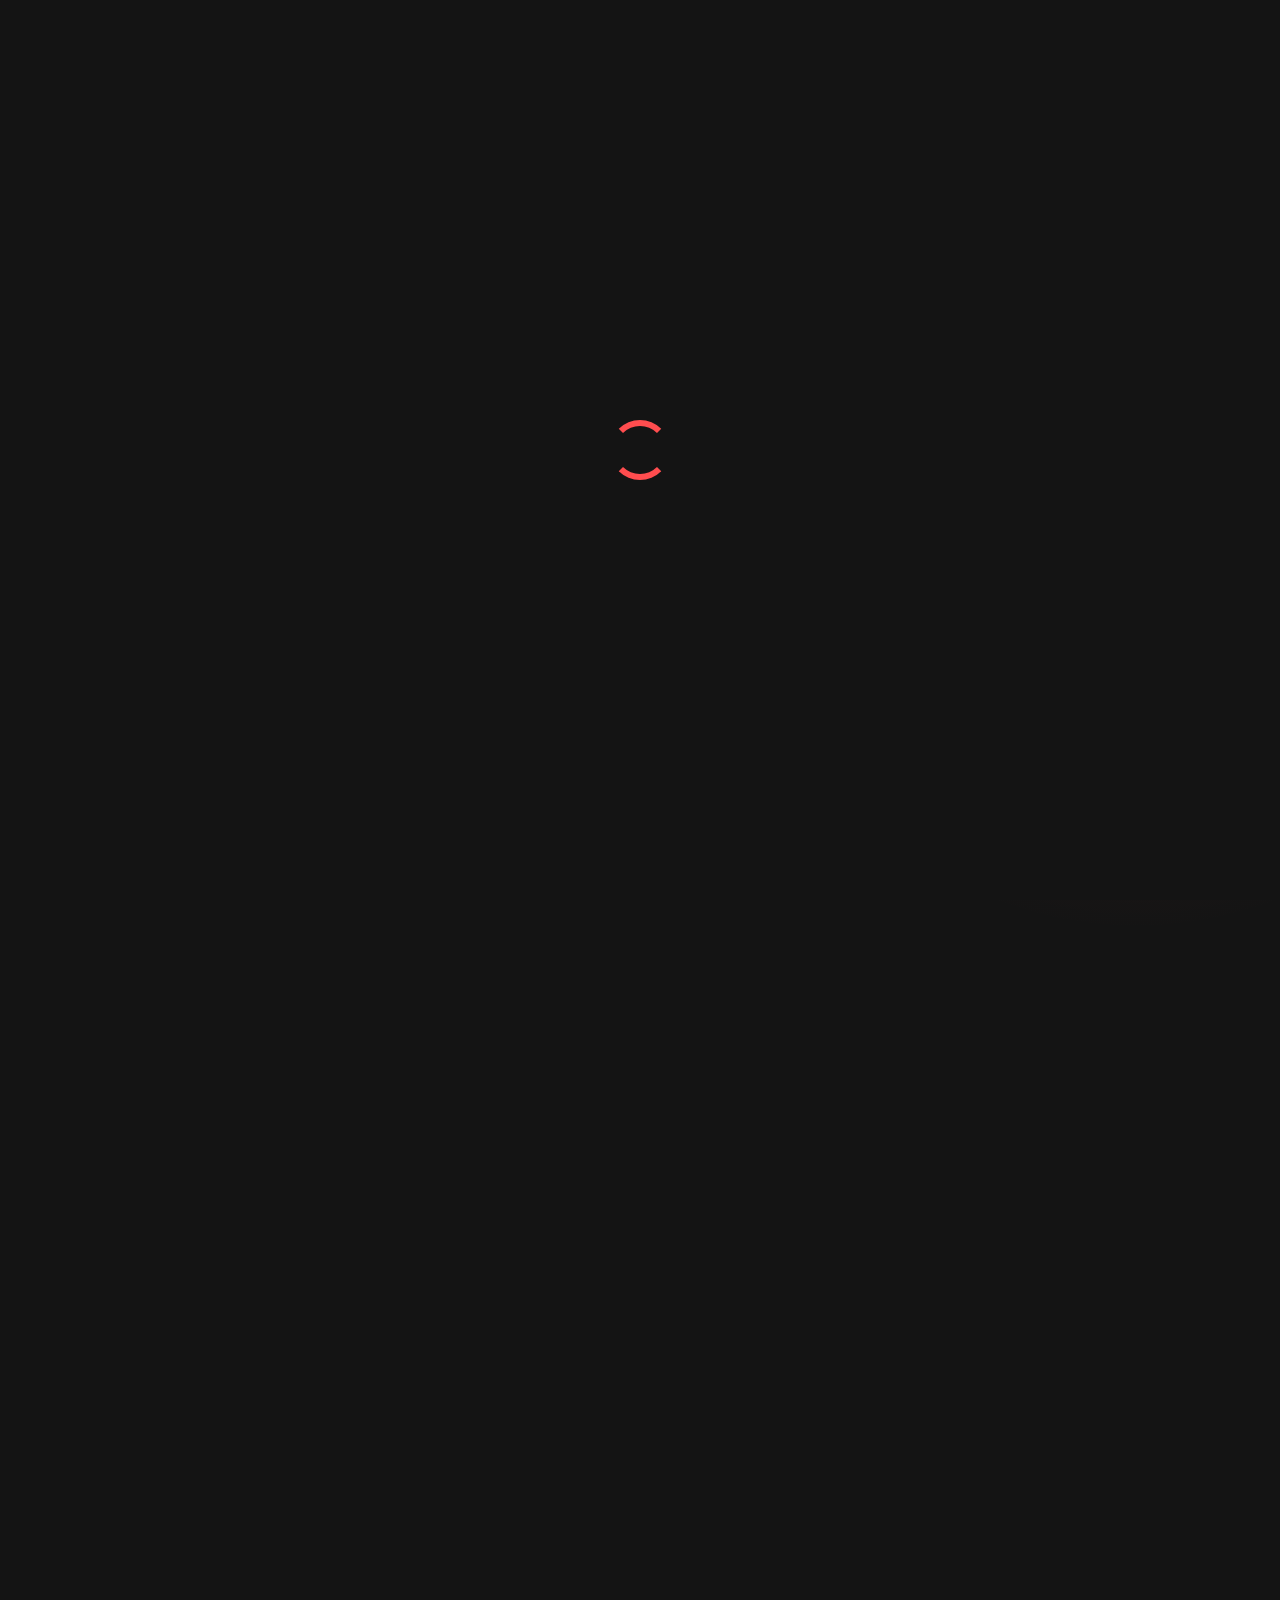
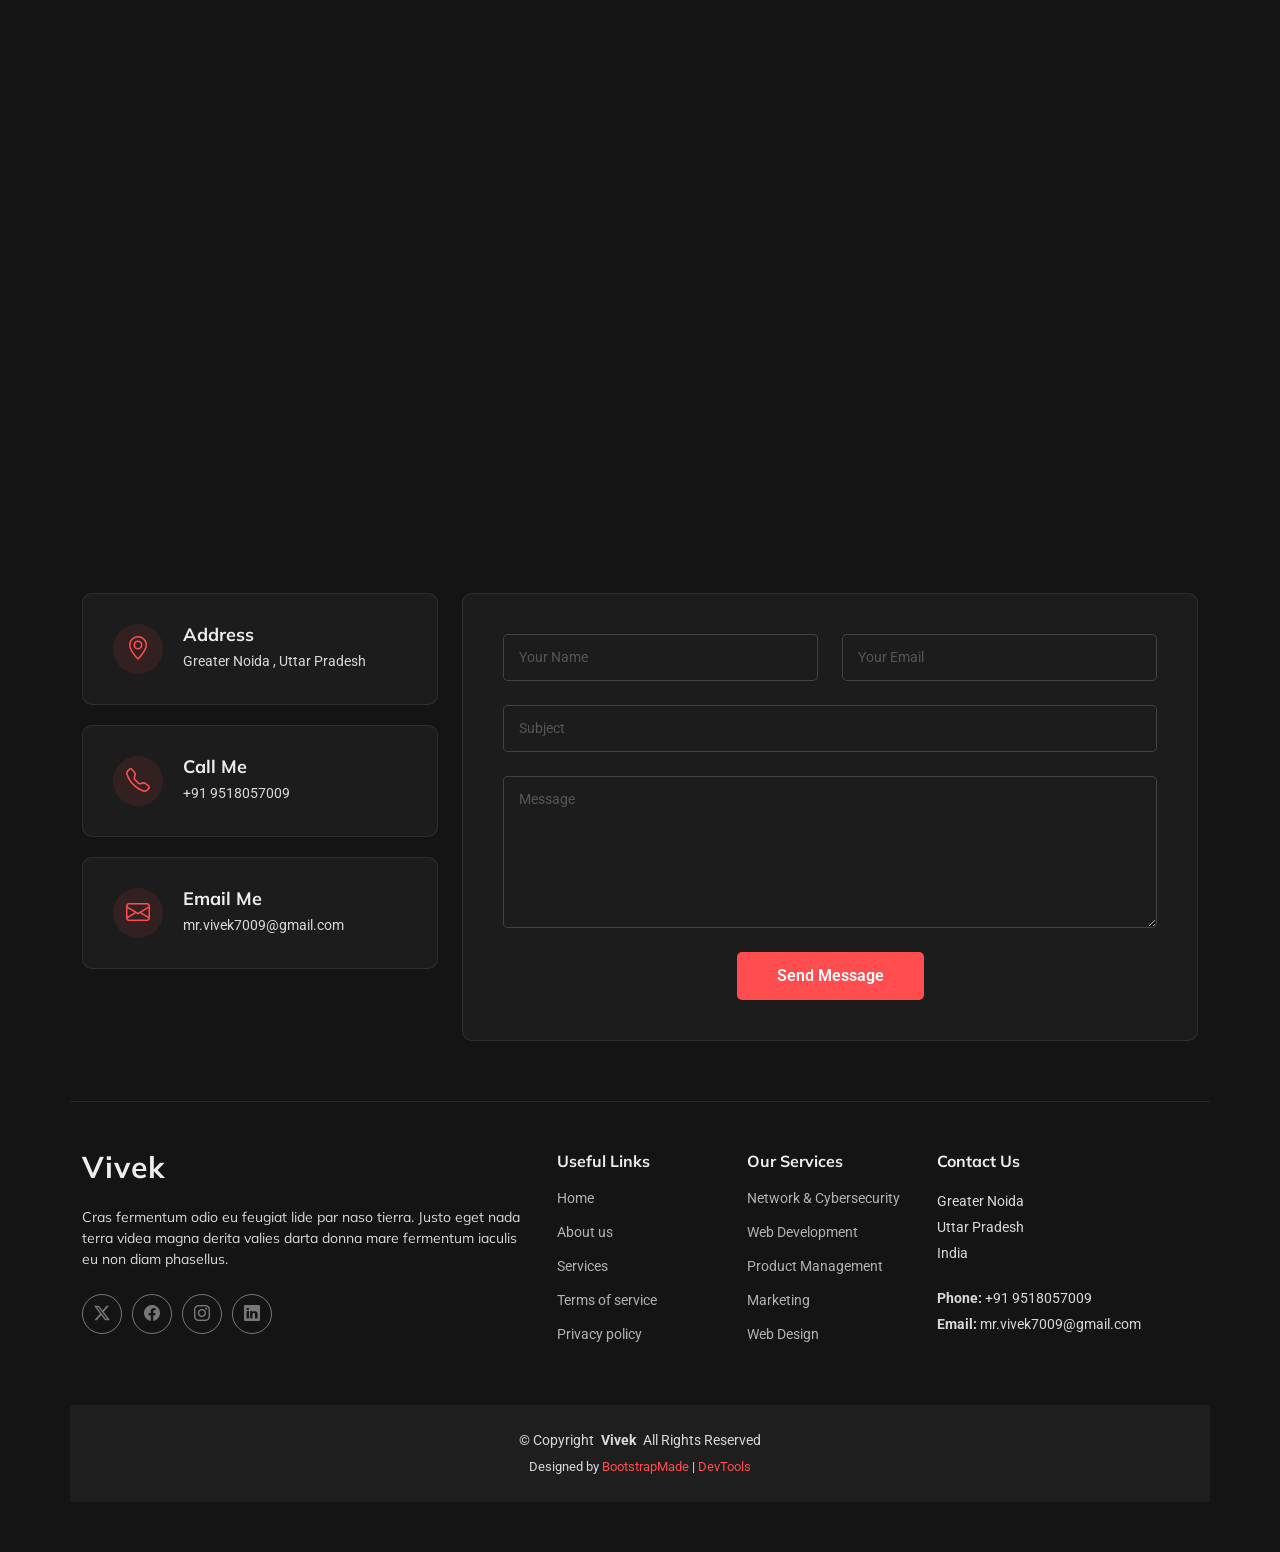
==== index.html @ f8a64637 "Add personal portfolio website" ====
<!DOCTYPE html>
<html lang="en">

<head>
  <meta charset="utf-8">
  <meta content="width=device-width, initial-scale=1.0" name="viewport">
  <title>Index - Craftivo Bootstrap Template</title>
  <meta name="description" content="">
  <meta name="keywords" content="">

  <!-- Favicons -->
  <link href="assets/img/favicon.png" rel="icon">
  <link href="assets/img/apple-touch-icon.png" rel="apple-touch-icon">

  <!-- Fonts -->
  <link href="https://fonts.googleapis.com" rel="preconnect">
  <link href="https://fonts.gstatic.com" rel="preconnect" crossorigin>
  <link href="https://fonts.googleapis.com/css2?family=Roboto:ital,wght@0,100;0,300;0,400;0,500;0,700;0,900;1,100;1,300;1,400;1,500;1,700;1,900&family=Raleway:ital,wght@0,100;0,200;0,300;0,400;0,500;0,600;0,700;0,800;0,900;1,100;1,200;1,300;1,400;1,500;1,600;1,700;1,800;1,900&family=Mulish:ital,wght@0,200;0,300;0,400;0,500;0,600;0,700;0,800;0,900;1,200;1,300;1,400;1,500;1,600;1,700;1,800;1,900&display=swap" rel="stylesheet">

  <!-- Vendor CSS Files -->
  <link href="assets/vendor/bootstrap/css/bootstrap.min.css" rel="stylesheet">
  <link href="assets/vendor/bootstrap-icons/bootstrap-icons.css" rel="stylesheet">
  <link href="assets/vendor/aos/aos.css" rel="stylesheet">
  <link href="assets/vendor/glightbox/css/glightbox.min.css" rel="stylesheet">
  <link href="assets/vendor/swiper/swiper-bundle.min.css" rel="stylesheet">

  <!-- Main CSS File -->
  <link href="assets/css/main.css" rel="stylesheet">

  <!-- =======================================================
  * Template Name: Craftivo
  * Template URL: https://bootstrapmade.com/craftivo-bootstrap-portfolio-template/
  * Updated: Oct 04 2025 with Bootstrap v5.3.8
  * Author: BootstrapMade.com
  * License: https://bootstrapmade.com/license/
  ======================================================== -->
</head>

<body class="index-page">

  <header id="header" class="header d-flex align-items-center fixed-top">
    <div class="container-fluid container-xl position-relative d-flex align-items-center">

      <a href="index.html" class="logo d-flex align-items-center me-auto">
        <!-- Set Logo On Heading Name -->
<!--         <img src="assets/img/logo.webp" alt="">-->
        <h1 class="sitename">MR Vivek</h1>
      </a>

      <nav id="navmenu" class="navmenu">
        <ul>
          <li><a href="#hero" class="active">Home</a></li>
          <li><a href="#about">About</a></li>
          <li><a href="#resume">Resume</a></li>
          <li><a href="#services">Services</a></li>
          <li><a href="#portfolio">Portfolio</a></li>
          <li class="dropdown"><a href="#"><span>Dropdown</span> <i class="bi bi-chevron-down toggle-dropdown"></i></a>
            <ul>
              <li><a href="#">Dropdown 1</a></li>
              <li class="dropdown"><a href="#"><span>Deep Dropdown</span> <i class="bi bi-chevron-down toggle-dropdown"></i></a>
                <ul>
                  <li><a href="#">Deep Dropdown 1</a></li>
                  <li><a href="#">Deep Dropdown 2</a></li>
                  <li><a href="#">Deep Dropdown 3</a></li>
                  <li><a href="#">Deep Dropdown 4</a></li>
                  <li><a href="#">Deep Dropdown 5</a></li>
                </ul>
              </li>
              <li><a href="#">Dropdown 2</a></li>
              <li><a href="#">Dropdown 3</a></li>
              <li><a href="#">Dropdown 4</a></li>
            </ul>
          </li>
          <li><a href="#contact">Contact</a></li>
        </ul>
        <i class="mobile-nav-toggle d-xl-none bi bi-list"></i>
      </nav>

      <a class="btn-getstarted" href="#about">Get Started</a>

    </div>
  </header>

  <main class="main">

    <!-- Hero Section -->
    <section id="hero" class="hero section dark-background">

      <img src="assets/img/profile/profile-bg-5.webp" alt="" data-aos="fade-in">

      <div class="container" data-aos="fade-up" data-aos-delay="100">
        <div class="row justify-content-center">
          <div class="col-lg-8 text-center">
            <h2>Hi, I'm Vivek</h2>
            <p>I'm a <span class="typed" data-typed-items="B.Tech Computer Networks and Cybersecurity Studen ,Network Analyzer,Full Stack Developer,Web Developer, Python Developer, Django Developer , E.commers Expert"></span><span class="typed-cursor" aria-hidden="true"></span></p>
            <div class="social-links">
              <a href="https://github.com/max-ashwin09" target="_blank"><i class="bi bi-github"></i></a>
<!--              <a href="#"><i class="bi bi-facebook"></i></a>-->
<!--              <a href="#"><i class="bi bi-instagram"></i></a>-->
              <a href="https://www.linkedin.com/in/vivekknnujiya009" target="_blank"><i class="bi bi-linkedin"></i></a>
            </div>
          </div>
        </div>
      </div>

    </section><!-- /Hero Section -->

    <!-- About Section -->
    <section id="about" class="about section">

      <!-- Section Title -->
      <div class="container section-title" data-aos="fade-up">
        <span class="subtitle">About Me</span>
        <h2>About Me</h2>
        <p>I’m a B.Tech CSE student specializing in Computer Networks and Cybersecurity. I’m passionate about cybersecurity and networking, and I’m dedicated to learning and building my skills in these fields.</p>
      </div><!-- End Section Title -->

      <div class="container" data-aos="fade-up" data-aos-delay="100">

        <div class="row gy-5">
          <div class="col-lg-4" data-aos="zoom-in" data-aos-delay="150">
            <div class="profile-card">
              <div class="profile-header">
                <div class="profile-avatar">
                  <img src="assets/img/profile/profile-square-3.webp" class="img-fluid" alt="">
                  <div class="status-indicator"></div>
                </div>
                <h3>Vivek</h3>
                <span class="role">B.Tec Computer Networks and Cybersecurity Student</span>
                <div class="rating">
                  <i class="bi bi-star-fill"></i>
                  <i class="bi bi-star-fill"></i>
                  <i class="bi bi-star-fill"></i>
                  <i class="bi bi-star-fill"></i>
                  <i class="bi bi-star-half"></i>
                  <span>4.8</span>
                </div>
              </div>

              <div class="profile-stats">
                <div class="stat-item">
                  <h4>12+</h4>
                  <p>Projects</p>
                </div>
                <div class="stat-item">
                  <h4>Fresher</h4>
                  <p></p>
                </div>
<!--                <div class="stat-item">-->
<!--                  <h4>42</h4>-->
<!--                  <p>Awards</p>-->
<!--                </div>-->
              </div>

              <div class="profile-actions">
                <a href="assets/img/vivek(cv).pdf" class="btn-primary" target="_blank" ><i class="bi bi-download"></i> Download CV</a>
                <a href="#" class="btn-secondary"><i class="bi bi-envelope"></i> Contact</a>
              </div>

              <div class="social-connect">
                <a href="#"><i class="bi bi-linkedin"></i></a>
                <a href="#"><i class="bi bi-github"></i></a>
                <a href="#"><i class="bi bi-twitter"></i></a>
                <a href="#"><i class="bi bi-instagram"></i></a>
              </div>
            </div>
          </div>

          <div class="col-lg-8" data-aos="fade-left" data-aos-delay="200">
            <div class="content-wrapper">
              <div class="bio-section">
                <div class="section-tag">About Me</div>
                <h2>Passionate About Cybersecurity</h2>

<p>
  I’m a B.Tech CSE student specializing in Computer Networks and Cybersecurity.
  I enjoy learning about network security and exploring new technologies.
</p>

<p>
  As a fresher, I’m focused on improving my skills through practical projects
  and continuous learning.
</p>
              </div>

              <div class="details-grid">
                <div class="detail-item" data-aos="fade-up" data-aos-delay="250">
                  <i class="bi bi-briefcase"></i>
                  <div class="detail-content">
                    <span>Experience</span>
                    <strong>Fresher</strong>
                  </div>
                </div>

                <div class="detail-item" data-aos="fade-up" data-aos-delay="300">
                  <i class="bi bi-mortarboard"></i>
                  <div class="detail-content">
                    <span>Degree</span>
                    <strong>Pursuing B.Tech CSE in Computer Network & Cyber Security  </strong>
                  </div>
                </div>

                <div class="detail-item" data-aos="fade-up" data-aos-delay="350">
                  <i class="bi bi-geo-alt"></i>
                  <div class="detail-content">
                    <span>Based In</span>
                    <strong>Greater Noida, UP</strong>
                  </div>
                </div>

                <div class="detail-item" data-aos="fade-up" data-aos-delay="100">
                  <i class="bi bi-envelope"></i>
                  <div class="detail-content">
                    <span>Email</span>
                    <strong >mr.vivek7009@gmail.com</strong>
                  </div>
                </div>

                <div class="detail-item" data-aos="fade-up" data-aos-delay="150">
                  <i class="bi bi-phone"></i>
                  <div class="detail-content">
                    <span>Phone</span>
                    <strong>+91 9518057009</strong>
                  </div>
                </div>

                <div class="detail-item" data-aos="fade-up" data-aos-delay="200">
                  <i class="bi bi-calendar-check"></i>
                  <div class="detail-content">
                    <span>Availability</span>
                    <strong>Open to Work</strong>
                  </div>
                </div>
              </div>

              <div class="skills-showcase" data-aos="fade-up" data-aos-delay="250">
                <div class="section-tag">Core Skills</div>
                <h3>Technical Proficiency</h3>

                <div class="skills-list skills-animation">
                  <div class="skill-item">
                    <div class="skill-info">
                      <span class="skill-name">Networking</span>
                      <span class="skill-percent">80%</span>
                    </div>
                    <div class="progress">
                      <div class="progress-bar" role="progressbar" aria-valuenow="95" aria-valuemin="0" aria-valuemax="100"></div>
                    </div>
                  </div>

                  <div class="skill-item">
                    <div class="skill-info">
                      <span class="skill-name">Python With Django</span>
                      <span class="skill-percent">88%</span>
                    </div>
                    <div class="progress">
                      <div class="progress-bar" role="progressbar" aria-valuenow="90" aria-valuemin="0" aria-valuemax="100"></div>
                    </div>
                  </div>

                  <div class="skill-item">
                    <div class="skill-info">
                      <span class="skill-name">Linux</span>
                      <span class="skill-percent">88%</span>
                    </div>
                    <div class="progress">
                      <div class="progress-bar" role="progressbar" aria-valuenow="88" aria-valuemin="0" aria-valuemax="100"></div>
                    </div>
                  </div>

                  <div class="skill-item">
                    <div class="skill-info">
                      <span class="skill-name">Mysql</span>
                      <span class="skill-percent">70%</span>
                    </div>
                    <div class="progress">
                      <div class="progress-bar" role="progressbar" aria-valuenow="85" aria-valuemin="0" aria-valuemax="100"></div>
                    </div>
                  </div>

                  <div class="skill-item">
                    <div class="skill-info">
                      <span class="skill-name">Panetration Testing </span>
                      <span class="skill-percent">80%</span>
                    </div>
                    <div class="progress">
                      <div class="progress-bar" role="progressbar" aria-valuenow="80" aria-valuemin="0" aria-valuemax="100"></div>
                    </div>
                  </div>
                </div>
              </div>
            </div>
          </div>
        </div>

      </div>

    </section><!-- /About Section -->

    <!-- Resume Section -->
    <section id="resume" class="resume section">

      <!-- Section Title -->
      <div class="container section-title" data-aos="fade-up">
        <span class="subtitle">Resume</span>
        <h2>Resume</h2>
        <p>B.Tech CSE student specializing in Computer Networks and Cybersecurity, passionate about learning, building projects, and developing practical technical skills.</p>
      </div><!-- End Section Title -->

      <div class="container" data-aos="fade-up" data-aos-delay="100">

        <div class="row gy-5">
          <div class="col-lg-6">
            <div class="experience-section">
              <div class="section-header" data-aos="fade-right" data-aos-delay="200">
                <div class="header-content">
                  <span class="section-badge">Experience</span>
                  <h2>Professional Journey</h2>
                  <p>A passionate Computer Networks and Cybersecurity fresher with strong technical
  knowledge and hands-on experience in web development and e-commerce. Focused on
  building a career in networking and cybersecurity through continuous learning
  and practical projects.</p>
                </div>
              </div>

              <div class="experience-cards">
                <div class="exp-card featured" data-aos="zoom-in" data-aos-delay="300">
                  <div class="card-header">
                    <div class="company-logo">
                      <i class="bi bi-buildings"></i>
                    </div>
                    <div class="period-badge">Resigned</div>
                  </div>
                  <div class="card-body">
                    <h3>Senior E-Commerce Executive</h3>
                    <p class="company-name">Luxe Home International , Panipat , Haryana</p>
                    <span class="duration">2024 - 2026 </span>
                    <p class="description">Skilled in SEO, product cataloging, ads and campaigns, product listing,
  and increasing product views, reach, and sales etc.</p>
                    <div class="skills-tags">
                      <span class="skill-tag">Leadership</span>
                      <span class="skill-tag">Strategy</span>
                      <span class="skill-tag">Operations Handler </span>
                    </div>
                  </div>
                </div>

                <div class="exp-card" data-aos="zoom-in" data-aos-delay="350">
                  <div class="card-header">
                    <div class="company-logo">
                      <i class="bi bi-laptop"></i>
                    </div>
                  </div>
                  <div class="card-body">
                    <h3>Full Stack Developer Internship</h3>
                    <p class="company-name">Techpile Technology Private Limited, Lucknow</p>
                    <span class="duration">2025</span>
                    <p class="description">Completed a Python & Django Full Stack Development internship with hands-on
  experience in web development, backend, frontend, and database integration.</p>
                  </div>
                </div>

                <div class="exp-card" data-aos="zoom-in" data-aos-delay="400">
                  <div class="card-header">
                    <div class="company-logo">
<!--                      <i class="bi bi-palette"></i>-->
                    </div>
                  </div>
                  <div class="card-body">
                    <h3> </h3>
                    <p class="company-name"></p>
                    <span class="duration">Fresher In Tech</span>
                    <p class="description">A skilled and motivated fresher with strong knowledge of networking,
  cybersecurity, and web development, eager to learn and grow through
  real-world challenges.</p>
                  </div>
                </div>
              </div>
            </div>
          </div>

          <div class="col-lg-6">
            <div class="education-section">
              <div class="section-header" data-aos="fade-left" data-aos-delay="200">
                <div class="header-content">
                  <span class="section-badge">Education</span>
                  <h2>Academic Background</h2>
                  <p>Quis autem vel eum iure reprehenderit qui in ea voluptate velit esse quam nihil molestiae consequatur vel illum.</p>
                </div>
              </div>

              <div class="education-timeline" data-aos="fade-left" data-aos-delay="300">
                <div class="timeline-track">
                  <div class="timeline-item">
                    <div class="timeline-marker">
                      <i class="bi bi-mortarboard-fill"></i>
                    </div>
                    <div class="timeline-content">
                      <div class="education-meta">
                        <span class="year-range">2015 - 2017</span>
                        <span class="degree-level">Masters</span>
                      </div>
                      <h4>Master of Design Innovation</h4>
                      <p class="institution">Institute of Creative Arts</p>
                      <p class="description">Lorem ipsum dolor sit amet consectetur adipisicing elit sed do eiusmod tempor incididunt ut labore.</p>
                      <div class="achievement">
                        <i class="bi bi-award"></i>
                        <span>Summa Cum Laude</span>
                      </div>
                    </div>
                  </div>

                  <div class="timeline-item">
                    <div class="timeline-marker">
                      <i class="bi bi-book"></i>
                    </div>
                    <div class="timeline-content">
                      <div class="education-meta">
                        <span class="year-range">2011 - 2015</span>
                        <span class="degree-level">Bachelor</span>
                      </div>
                      <h4>Bachelor of Fine Arts</h4>
                      <p class="institution">Creative Arts University</p>
                      <p class="description">Duis aute irure dolor in reprehenderit in voluptate velit esse cillum dolore eu fugiat nulla pariatur.</p>
                    </div>
                  </div>

                  <div class="timeline-item">
                    <div class="timeline-marker">
                      <i class="bi bi-patch-check-fill"></i>
                    </div>
                    <div class="timeline-content">
                      <div class="education-meta">
                        <span class="year-range">2016 - 2023</span>
                        <span class="degree-level">Certificates</span>
                      </div>
                      <h4>Professional Certifications</h4>
                      <div class="certifications-list">
                        <div class="cert-item">
                          <span class="cert-name">Advanced UX Research</span>
                          <span class="cert-year">2023</span>
                        </div>
                        <div class="cert-item">
                          <span class="cert-name">Design Leadership</span>
                          <span class="cert-year">2022</span>
                        </div>
                        <div class="cert-item">
                          <span class="cert-name">Digital Strategy</span>
                          <span class="cert-year">2021</span>
                        </div>
                      </div>
                    </div>
                  </div>
                </div>
              </div>
            </div>
          </div>
        </div>

      </div>

    </section><!-- /Resume Section -->

    <!-- Services Section -->
    <section id="services" class="services section">

      <!-- Section Title -->
      <div class="container section-title" data-aos="fade-up">
        <span class="subtitle">Services</span>
        <h2>Services</h2>
        <p>Necessitatibus eius consequatur ex aliquid fuga eum quidem sint consectetur velit. Sed ut perspiciatis unde omnis iste natus error sit voluptatem accusantium doloremque laudantium totam rem aperiam</p>
      </div><!-- End Section Title -->

      <div class="container" data-aos="fade-up" data-aos-delay="100">

        <div class="row gy-4">
          <div class="col-lg-3 col-md-6" data-aos="zoom-in" data-aos-delay="100">
            <div class="service-item">
              <div class="icon-wrapper">
                <i class="bi bi-palette"></i>
              </div>
              <h4>Brand Identity</h4>
              <p>Curabitur non nulla sit amet nisl tempus convallis quis ac lectus vivamus magna.</p>
              <a href="service-details.html" class="read-more">
                <span>Explore</span>
                <i class="bi bi-arrow-right"></i>
              </a>
            </div>
          </div>

          <div class="col-lg-3 col-md-6" data-aos="zoom-in" data-aos-delay="200">
            <div class="service-item featured">
              <div class="featured-tag">Featured</div>
              <div class="icon-wrapper">
                <i class="bi bi-layout-text-window-reverse"></i>
              </div>
              <h4>UI/UX Design</h4>
              <p>Vestibulum ac diam sit amet quam vehicula elementum sed sit amet dui donec rutrum.</p>
              <a href="service-details.html" class="read-more">
                <span>Explore</span>
                <i class="bi bi-arrow-right"></i>
              </a>
            </div>
          </div>

          <div class="col-lg-3 col-md-6" data-aos="zoom-in" data-aos-delay="300">
            <div class="service-item">
              <div class="icon-wrapper">
                <i class="bi bi-code-slash"></i>
              </div>
              <h4>Development</h4>
              <p>Praesent sapien massa convallis a pellentesque nec egestas non nisi cras ornare arcu.</p>
              <a href="service-details.html" class="read-more">
                <span>Explore</span>
                <i class="bi bi-arrow-right"></i>
              </a>
            </div>
          </div>

          <div class="col-lg-3 col-md-6" data-aos="zoom-in" data-aos-delay="400">
            <div class="service-item">
              <div class="icon-wrapper">
                <i class="bi bi-phone"></i>
              </div>
              <h4>Mobile Apps</h4>
              <p>Vivamus suscipit tortor eget felis porttitor volutpat quisque velit nisi pretium ut lacinia.</p>
              <a href="service-details.html" class="read-more">
                <span>Explore</span>
                <i class="bi bi-arrow-right"></i>
              </a>
            </div>
          </div>

          <div class="col-lg-3 col-md-6" data-aos="zoom-in" data-aos-delay="100">
            <div class="service-item">
              <div class="icon-wrapper">
                <i class="bi bi-megaphone"></i>
              </div>
              <h4>Digital Marketing</h4>
              <p>Nulla porttitor accumsan tincidunt curabitur aliquet quam id dui posuere blandit mauris.</p>
              <a href="service-details.html" class="read-more">
                <span>Explore</span>
                <i class="bi bi-arrow-right"></i>
              </a>
            </div>
          </div>

          <div class="col-lg-3 col-md-6" data-aos="zoom-in" data-aos-delay="200">
            <div class="service-item">
              <div class="icon-wrapper">
                <i class="bi bi-search"></i>
              </div>
              <h4>SEO Services</h4>
              <p>Pellentesque in ipsum id orci porta dapibus donec sollicitudin molestie malesuada proin.</p>
              <a href="service-details.html" class="read-more">
                <span>Explore</span>
                <i class="bi bi-arrow-right"></i>
              </a>
            </div>
          </div>

          <div class="col-lg-3 col-md-6" data-aos="zoom-in" data-aos-delay="300">
            <div class="service-item">
              <div class="icon-wrapper">
                <i class="bi bi-graph-up-arrow"></i>
              </div>
              <h4>Analytics</h4>
              <p>Sed porttitor lectus nibh curabitur arcu erat accumsan id imperdiet et porttitor at sem.</p>
              <a href="service-details.html" class="read-more">
                <span>Explore</span>
                <i class="bi bi-arrow-right"></i>
              </a>
            </div>
          </div>

          <div class="col-lg-3 col-md-6" data-aos="zoom-in" data-aos-delay="400">
            <div class="service-item">
              <div class="icon-wrapper">
                <i class="bi bi-shield-check"></i>
              </div>
              <h4>Security</h4>
              <p>Vivamus magna justo lacinia eget consectetur sed convallis at tellus mauris blandit aliquet.</p>
              <a href="service-details.html" class="read-more">
                <span>Explore</span>
                <i class="bi bi-arrow-right"></i>
              </a>
            </div>
          </div>

        </div>

        <div class="row mt-5">
          <div class="col-12" data-aos="fade-up" data-aos-delay="200">
            <div class="cta-box">
              <div class="row align-items-center">
                <div class="col-lg-8">
                  <h3>Transform Your Vision Into Reality</h3>
                  <p>Partner with us to bring your ideas to life with innovative solutions tailored to your needs</p>
                </div>
                <div class="col-lg-4 text-lg-end text-center">
                  <a href="service-details.html" class="cta-btn">Start Your Project</a>
                </div>
              </div>
            </div>
          </div>
        </div>

      </div>

    </section><!-- /Services Section -->

    <!-- Portfolio Section -->
    <section id="portfolio" class="portfolio section">

      <!-- Section Title -->
      <div class="container section-title" data-aos="fade-up">
        <span class="subtitle">Portfolio</span>
        <h2>Portfolio</h2>
        <p>Necessitatibus eius consequatur ex aliquid fuga eum quidem sint consectetur velit. Sed ut perspiciatis unde omnis iste natus error sit voluptatem accusantium doloremque laudantium totam rem aperiam</p>
      </div><!-- End Section Title -->

      <div class="container" data-aos="fade-up" data-aos-delay="100">

        <div class="isotope-layout" data-default-filter="*" data-layout="masonry" data-sort="original-order">
          <ul class="portfolio-filters isotope-filters" data-aos="fade-up" data-aos-delay="200">
            <li data-filter="*" class="filter-active">All Work</li>
            <li data-filter=".filter-creative">Creative</li>
            <li data-filter=".filter-digital">Digital</li>
            <li data-filter=".filter-strategy">Strategy</li>
            <li data-filter=".filter-development">Development</li>
          </ul>

          <div class="row gy-4 isotope-container" data-aos="fade-up" data-aos-delay="300">
            <div class="col-lg-4 col-md-6 portfolio-item isotope-item filter-creative">
              <div class="portfolio-card">
                <div class="portfolio-image-container">
                  <img src="assets/img/portfolio/portfolio-1.webp" alt="Creative Project" class="img-fluid" loading="lazy">
                  <div class="portfolio-overlay">
                    <div class="portfolio-info">
                      <span class="project-category">Creative Design</span>
                      <h4>Visual Identity System</h4>
                    </div>
                    <div class="portfolio-actions">
                      <a href="assets/img/portfolio/portfolio-1.webp" class="glightbox portfolio-link">
                        <i class="bi bi-plus-lg"></i>
                      </a>
                      <a href="#" class="portfolio-details">
                        <i class="bi bi-arrow-right"></i>
                      </a>
                    </div>
                  </div>
                </div>
                <div class="portfolio-meta">
                  <div class="project-tags">
                    <span class="tag">Branding</span>
                    <span class="tag">Identity</span>
                  </div>
                  <div class="project-year">2024</div>
                </div>
              </div>
            </div>

            <div class="col-lg-4 col-md-6 portfolio-item isotope-item filter-digital">
              <div class="portfolio-card">
                <div class="portfolio-image-container">
                  <img src="assets/img/portfolio/portfolio-2.webp" alt="Digital Project" class="img-fluid" loading="lazy">
                  <div class="portfolio-overlay">
                    <div class="portfolio-info">
                      <span class="project-category">Digital Experience</span>
                      <h4>Interactive Web Platform</h4>
                    </div>
                    <div class="portfolio-actions">
                      <a href="assets/img/portfolio/portfolio-2.webp" class="glightbox portfolio-link">
                        <i class="bi bi-plus-lg"></i>
                      </a>
                      <a href="#" class="portfolio-details">
                        <i class="bi bi-arrow-right"></i>
                      </a>
                    </div>
                  </div>
                </div>
                <div class="portfolio-meta">
                  <div class="project-tags">
                    <span class="tag">Web Design</span>
                    <span class="tag">Development</span>
                  </div>
                  <div class="project-year">2024</div>
                </div>
              </div>
            </div>

            <div class="col-lg-4 col-md-6 portfolio-item isotope-item filter-strategy">
              <div class="portfolio-card">
                <div class="portfolio-image-container">
                  <img src="assets/img/portfolio/portfolio-3.webp" alt="Strategy Project" class="img-fluid" loading="lazy">
                  <div class="portfolio-overlay">
                    <div class="portfolio-info">
                      <span class="project-category">Brand Strategy</span>
                      <h4>Market Positioning</h4>
                    </div>
                    <div class="portfolio-actions">
                      <a href="assets/img/portfolio/portfolio-3.webp" class="glightbox portfolio-link">
                        <i class="bi bi-plus-lg"></i>
                      </a>
                      <a href="#" class="portfolio-details">
                        <i class="bi bi-arrow-right"></i>
                      </a>
                    </div>
                  </div>
                </div>
                <div class="portfolio-meta">
                  <div class="project-tags">
                    <span class="tag">Strategy</span>
                    <span class="tag">Consulting</span>
                  </div>
                  <div class="project-year">2023</div>
                </div>
              </div>
            </div>

            <div class="col-lg-4 col-md-6 portfolio-item isotope-item filter-development">
              <div class="portfolio-card">
                <div class="portfolio-image-container">
                  <img src="assets/img/portfolio/portfolio-4.webp" alt="Development Project" class="img-fluid" loading="lazy">
                  <div class="portfolio-overlay">
                    <div class="portfolio-info">
                      <span class="project-category">Full Stack</span>
                      <h4>Custom Application</h4>
                    </div>
                    <div class="portfolio-actions">
                      <a href="assets/img/portfolio/portfolio-4.webp" class="glightbox portfolio-link">
                        <i class="bi bi-plus-lg"></i>
                      </a>
                      <a href="#" class="portfolio-details">
                        <i class="bi bi-arrow-right"></i>
                      </a>
                    </div>
                  </div>
                </div>
                <div class="portfolio-meta">
                  <div class="project-tags">
                    <span class="tag">React</span>
                    <span class="tag">Node.js</span>
                  </div>
                  <div class="project-year">2024</div>
                </div>
              </div>
            </div>

            <div class="col-lg-4 col-md-6 portfolio-item isotope-item filter-creative">
              <div class="portfolio-card">
                <div class="portfolio-image-container">
                  <img src="assets/img/portfolio/portfolio-5.webp" alt="Creative Project" class="img-fluid" loading="lazy">
                  <div class="portfolio-overlay">
                    <div class="portfolio-info">
                      <span class="project-category">Art Direction</span>
                      <h4>Campaign Design</h4>
                    </div>
                    <div class="portfolio-actions">
                      <a href="assets/img/portfolio/portfolio-5.webp" class="glightbox portfolio-link">
                        <i class="bi bi-plus-lg"></i>
                      </a>
                      <a href="#" class="portfolio-details">
                        <i class="bi bi-arrow-right"></i>
                      </a>
                    </div>
                  </div>
                </div>
                <div class="portfolio-meta">
                  <div class="project-tags">
                    <span class="tag">Creative</span>
                    <span class="tag">Campaign</span>
                  </div>
                  <div class="project-year">2024</div>
                </div>
              </div>
            </div>

            <div class="col-lg-4 col-md-6 portfolio-item isotope-item filter-digital">
              <div class="portfolio-card">
                <div class="portfolio-image-container">
                  <img src="assets/img/portfolio/portfolio-6.webp" alt="Digital Project" class="img-fluid" loading="lazy">
                  <div class="portfolio-overlay">
                    <div class="portfolio-info">
                      <span class="project-category">Digital Product</span>
                      <h4>Mobile Experience</h4>
                    </div>
                    <div class="portfolio-actions">
                      <a href="assets/img/portfolio/portfolio-6.webp" class="glightbox portfolio-link">
                        <i class="bi bi-plus-lg"></i>
                      </a>
                      <a href="#" class="portfolio-details">
                        <i class="bi bi-arrow-right"></i>
                      </a>
                    </div>
                  </div>
                </div>
                <div class="portfolio-meta">
                  <div class="project-tags">
                    <span class="tag">Mobile</span>
                    <span class="tag">UI/UX</span>
                  </div>
                  <div class="project-year">2023</div>
                </div>
              </div>
            </div>
          </div>

        </div>

        <div class="portfolio-bottom" data-aos="fade-up" data-aos-delay="400">
          <div class="row align-items-center">
            <div class="col-lg-8">
              <h3>Like what you see?</h3>
              <p>Donec rutrum congue leo eget malesuada. Vivamus suscipit tortor eget felis porttitor volutpat.</p>
            </div>
            <div class="col-lg-4 text-lg-end">
              <a href="#contact" class="btn btn-accent">Let's Work Together</a>
            </div>
          </div>
        </div>

      </div>

    </section><!-- /Portfolio Section -->

    <!-- Contact Section -->
    <section id="contact" class="contact section">

      <!-- Section Title -->
      <div class="container section-title" data-aos="fade-up">
        <span class="subtitle">Contact</span>
        <h2>Contact</h2>
        <p>I am a passionate Full-Stack Developer and Cyber Security enthusiast with knowledge of Python, Django, HTML, CSS, JavaScript,
          and Networking. As a fresher, I am eager to learn, grow, and explore opportunities in Cyber Security, Networking, and Web Development.
</p>
      </div><!-- End Section Title -->

      <div class="container">

        <div class="row gy-4">

          <div class="col-lg-4">
            <div class="info-item">
              <div class="icon-wrapper">
                <i class="bi bi-geo-alt"></i>
              </div>
              <div>
                <h3>Address</h3>
                <p>Greater Noida , Uttar Pradesh </p>
              </div>
            </div>

            <div class="info-item">
              <div class="icon-wrapper">
                <i class="bi bi-telephone"></i>
              </div>
              <div>
                <h3>Call Me</h3>
                <p>+91 9518057009</p>
              </div>
            </div>

            <div class="info-item">
              <div class="icon-wrapper">
                <i class="bi bi-envelope"></i>
              </div>
              <div>
                <h3>Email Me</h3>
                <p>mr.vivek7009@gmail.com</p>
              </div>
            </div>

          </div>

          <div class="col-lg-8">
            <form action="forms/contact.php" method="post" class="php-email-form">
              <div class="row gy-4">

                <div class="col-md-6">
                  <input type="text" name="name" class="form-control" placeholder="Your Name" required="">
                </div>

                <div class="col-md-6">
                  <input type="email" class="form-control" name="email" placeholder="Your Email" required="">
                </div>

                <div class="col-md-12">
                  <input type="text" class="form-control" name="subject" placeholder="Subject" required="">
                </div>

                <div class="col-md-12">
                  <textarea class="form-control" name="message" rows="6" placeholder="Message" required=""></textarea>
                </div>

                <div class="col-md-12 text-center">
                  <div class="loading">Loading</div>
                  <div class="error-message"></div>
                  <div class="sent-message">Your message has been sent. Thank you!</div>

                  <button type="submit">Send Message</button>
                </div>

              </div>
            </form>
          </div>

        </div>

      </div>

    </section><!-- /Contact Section -->

  </main>

  <footer id="footer" class="footer">

    <div class="container footer-top">
      <div class="row gy-4">
        <div class="col-lg-5 col-md-12 footer-about">
          <a href="index.html" class="logo d-flex align-items-center">
            <span class="sitename">Vivek</span>
          </a>
          <p>Cras fermentum odio eu feugiat lide par naso tierra. Justo eget nada terra videa magna derita valies darta donna mare fermentum iaculis eu non diam phasellus.</p>
          <div class="social-links d-flex mt-4">
            <a href=""><i class="bi bi-twitter-x"></i></a>
            <a href=""><i class="bi bi-facebook"></i></a>
            <a href=""><i class="bi bi-instagram"></i></a>
            <a href=""><i class="bi bi-linkedin"></i></a>
          </div>
        </div>

        <div class="col-lg-2 col-6 footer-links">
          <h4>Useful Links</h4>
          <ul>
            <li><a href="#">Home</a></li>
            <li><a href="#">About us</a></li>
            <li><a href="#">Services</a></li>
            <li><a href="#">Terms of service</a></li>
            <li><a href="#">Privacy policy</a></li>
          </ul>
        </div>

        <div class="col-lg-2 col-6 footer-links">
          <h4>Our Services</h4>
          <ul>
            <li><a href="#">Network & Cybersecurity</a></li>
            <li><a href="#">Web Development</a></li>
            <li><a href="#">Product Management</a></li>
            <li><a href="#">Marketing</a></li>
            <li><a href="#">Web Design</a></li>
          </ul>
        </div>

        <div class="col-lg-3 col-md-12 footer-contact text-center text-md-start">
          <h4>Contact Us</h4>
          <p>Greater Noida</p>
          <p>Uttar Pradesh</p>
          <p>India</p>
          <p class="mt-4"><strong>Phone:</strong> <span>+91 9518057009</span></p>
          <p><strong>Email:</strong> <span>mr.vivek7009@gmail.com</span></p>
        </div>

      </div>
    </div>

    <div class="container copyright text-center mt-4">
      <p>© <span>Copyright</span> <strong class="px-1 sitename">Vivek</strong> <span>All Rights Reserved</span></p>
      <div class="credits">
        <!-- All the links in the footer should remain intact. -->
        <!-- You can delete the links only if you've purchased the pro version. -->
        <!-- Licensing information: https://bootstrapmade.com/license/ -->
        <!-- Purchase the pro version with working PHP/AJAX contact form: [buy-url] -->
        Designed by <a href="https://bootstrapmade.com/">BootstrapMade</a> | <a href="https://bootstrapmade.com/tools/">DevTools</a>
      </div>
    </div>

  </footer>

  <!-- Scroll Top -->
  <a href="#" id="scroll-top" class="scroll-top d-flex align-items-center justify-content-center"><i class="bi bi-arrow-up-short"></i></a>

  <!-- Preloader -->
  <div id="preloader"></div>

  <!-- Vendor JS Files -->
  <script src="assets/vendor/bootstrap/js/bootstrap.bundle.min.js"></script>
  <script src="assets/vendor/php-email-form/validate.js"></script>
  <script src="assets/vendor/aos/aos.js"></script>
  <script src="assets/vendor/typed.js/typed.umd.js"></script>
  <script src="assets/vendor/waypoints/noframework.waypoints.js"></script>
  <script src="assets/vendor/glightbox/js/glightbox.min.js"></script>
  <script src="assets/vendor/imagesloaded/imagesloaded.pkgd.min.js"></script>
  <script src="assets/vendor/isotope-layout/isotope.pkgd.min.js"></script>
  <script src="assets/vendor/swiper/swiper-bundle.min.js"></script>

  <!-- Main JS File -->
  <script src="assets/js/main.js"></script>

</body>

</html>
---- assets/css/main.css ----
/**
* Template Name: Craftivo
* Template URL: https://bootstrapmade.com/craftivo-bootstrap-portfolio-template/
* Updated: Oct 04 2025 with Bootstrap v5.3.8
* Author: BootstrapMade.com
* License: https://bootstrapmade.com/license/
*/

@charset "UTF-8";

/*--------------------------------------------------------------
# Font & Color Variables
# Help: https://bootstrapmade.com/color-system/
--------------------------------------------------------------*/
/* Fonts */
:root {
  --default-font: "Roboto",  system-ui, -apple-system, "Segoe UI", Roboto, "Helvetica Neue", Arial, "Noto Sans", "Liberation Sans", sans-serif, "Apple Color Emoji", "Segoe UI Emoji", "Segoe UI Symbol", "Noto Color Emoji";
  --heading-font: "Mulish",  sans-serif;
  --nav-font: "Raleway",  sans-serif;
}

/* Global Colors - The following color variables are used throughout the website. Updating them here will change the color scheme of the entire website */
:root { 
  --background-color: #141414; /* Background color for the entire website, including individual sections */
  --default-color: #d9d9d9; /* Default color used for the majority of the text content across the entire website */
  --heading-color: #ededed; /* Color for headings, subheadings and title throughout the website */
  --accent-color: #ff4d4f; /* Accent color that represents your brand on the website. It's used for buttons, links, and other elements that need to stand out */
  --surface-color: #1c1c1c; /* The surface color is used as a background of boxed elements within sections, such as cards, icon boxes, or other elements that require a visual separation from the global background. */
  --contrast-color: #ffffff; /* Contrast color for text, ensuring readability against backgrounds of accent, heading, or default colors. */
}

/* Nav Menu Colors - The following color variables are used specifically for the navigation menu. They are separate from the global colors to allow for more customization options */
:root {
  --nav-color: #d9d9d9;  /* The default color of the main navmenu links */
  --nav-hover-color: #ff4d4f; /* Applied to main navmenu links when they are hovered over or active */
  --nav-mobile-background-color: #2e2e2e; /* Used as the background color for mobile navigation menu */
  --nav-dropdown-background-color: #2e2e2e; /* Used as the background color for dropdown items that appear when hovering over primary navigation items */
  --nav-dropdown-color: #d9d9d9; /* Used for navigation links of the dropdown items in the navigation menu. */
  --nav-dropdown-hover-color: #ff4d4f; /* Similar to --nav-hover-color, this color is applied to dropdown navigation links when they are hovered over. */
}

/* Color Presets - These classes override global colors when applied to any section or element, providing reuse of the sam color scheme. */

.light-background {
  --background-color: rgba(41, 41, 41, 0.8);
  --surface-color: #484848;
}

.dark-background {
  --background-color: #060606;
  --default-color: #ffffff;
  --heading-color: #ffffff;
  --surface-color: #252525;
  --contrast-color: #ffffff;
}

/* Smooth scroll */
:root {
  scroll-behavior: smooth;
}

/*--------------------------------------------------------------
# General Styling & Shared Classes
--------------------------------------------------------------*/
body {
  color: var(--default-color);
  background-color: var(--background-color);
  font-family: var(--default-font);
}

a {
  color: var(--accent-color);
  text-decoration: none;
  transition: 0.3s;
}

a:hover {
  color: color-mix(in srgb, var(--accent-color), transparent 25%);
  text-decoration: none;
}

h1,
h2,
h3,
h4,
h5,
h6 {
  color: var(--heading-color);
  font-family: var(--heading-font);
}

/* PHP Email Form Messages
------------------------------*/
.php-email-form .error-message {
  display: none;
  background: #df1529;
  color: #ffffff;
  text-align: left;
  padding: 15px;
  margin-bottom: 24px;
  font-weight: 600;
}

.php-email-form .sent-message {
  display: none;
  color: #ffffff;
  background: #059652;
  text-align: center;
  padding: 15px;
  margin-bottom: 24px;
  font-weight: 600;
}

.php-email-form .loading {
  display: none;
  background: var(--surface-color);
  text-align: center;
  padding: 15px;
  margin-bottom: 24px;
}

.php-email-form .loading:before {
  content: "";
  display: inline-block;
  border-radius: 50%;
  width: 24px;
  height: 24px;
  margin: 0 10px -6px 0;
  border: 3px solid var(--accent-color);
  border-top-color: var(--surface-color);
  animation: php-email-form-loading 1s linear infinite;
}

@keyframes php-email-form-loading {
  0% {
    transform: rotate(0deg);
  }

  100% {
    transform: rotate(360deg);
  }
}

/*--------------------------------------------------------------
# Global Header
--------------------------------------------------------------*/
.header {
  --heading-color: #ffffff;
  color: var(--default-color);
  background-color: var(--background-color);
  padding: 15px 0;
  transition: all 0.5s;
  z-index: 997;
}

.header .logo {
  line-height: 1;
}

.header .logo img {
  max-height: 36px;
  margin-right: 8px;
}

.header .logo h1 {
  font-size: 30px;
  margin: 0;
  font-weight: 400;
  color: var(--heading-color);
}

.header .btn-getstarted,
.header .btn-getstarted:focus {
  color: var(--contrast-color);
  background: var(--accent-color);
  font-size: 14px;
  padding: 8px 25px;
  margin: 0 0 0 30px;
  border-radius: 50px;
  transition: 0.3s;
}

.header .btn-getstarted:hover,
.header .btn-getstarted:focus:hover {
  color: var(--contrast-color);
  background: color-mix(in srgb, var(--accent-color), transparent 15%);
}

@media (max-width: 1200px) {
  .header .logo {
    order: 1;
  }

  .header .btn-getstarted {
    order: 2;
    margin: 0 15px 0 0;
    padding: 6px 15px;
  }

  .header .navmenu {
    order: 3;
  }
}

.scrolled .header {
  box-shadow: 0px 0 18px rgba(0, 0, 0, 0.1);
}

/* Global Header on Scroll
------------------------------*/
.scrolled .header {
  --background-color: rgba(20, 20, 20, 0.8);
}

/* Index Page Header
------------------------------*/
.index-page .header {
  --background-color: rgba(255, 255, 255, 0);
}

/* Index Page Header on Scroll
------------------------------*/
.index-page.scrolled .header {
  --background-color: rgba(20, 20, 20, 0.8);
}

/*--------------------------------------------------------------
# Navigation Menu
--------------------------------------------------------------*/
/* Navmenu - Desktop */
@media (min-width: 1200px) {
  .navmenu {
    padding: 0;
  }

  .navmenu ul {
    margin: 0;
    padding: 0;
    display: flex;
    list-style: none;
    align-items: center;
  }

  .navmenu li {
    position: relative;
  }

  .navmenu a,
  .navmenu a:focus {
    color: var(--nav-color);
    padding: 18px 15px;
    font-size: 16px;
    font-family: var(--nav-font);
    font-weight: 600;
    display: flex;
    align-items: center;
    justify-content: space-between;
    white-space: nowrap;
    transition: 0.3s;
  }

  .navmenu a i,
  .navmenu a:focus i {
    font-size: 12px;
    line-height: 0;
    margin-left: 5px;
    transition: 0.3s;
  }

  .navmenu li:last-child a {
    padding-right: 0;
  }

  .navmenu li:hover>a,
  .navmenu .active,
  .navmenu .active:focus {
    color: var(--nav-hover-color);
  }

  .navmenu .dropdown ul {
    margin: 0;
    padding: 10px 0;
    background: var(--nav-dropdown-background-color);
    display: block;
    position: absolute;
    visibility: hidden;
    left: 14px;
    top: 130%;
    opacity: 0;
    transition: 0.3s;
    border-radius: 4px;
    z-index: 99;
    box-shadow: 0px 0px 30px rgba(0, 0, 0, 0.1);
  }

  .navmenu .dropdown ul li {
    min-width: 200px;
  }

  .navmenu .dropdown ul a {
    padding: 10px 20px;
    font-size: 15px;
    text-transform: none;
    color: var(--nav-dropdown-color);
  }

  .navmenu .dropdown ul a i {
    font-size: 12px;
  }

  .navmenu .dropdown ul a:hover,
  .navmenu .dropdown ul .active:hover,
  .navmenu .dropdown ul li:hover>a {
    color: var(--nav-dropdown-hover-color);
  }

  .navmenu .dropdown:hover>ul {
    opacity: 1;
    top: 100%;
    visibility: visible;
  }

  .navmenu .dropdown .dropdown ul {
    top: 0;
    left: -90%;
    visibility: hidden;
  }

  .navmenu .dropdown .dropdown:hover>ul {
    opacity: 1;
    top: 0;
    left: -100%;
    visibility: visible;
  }
}

/* Navmenu - Mobile */
@media (max-width: 1199px) {
  .mobile-nav-toggle {
    color: var(--nav-color);
    font-size: 28px;
    line-height: 0;
    margin-right: 10px;
    cursor: pointer;
    transition: color 0.3s;
  }

  .navmenu {
    padding: 0;
    z-index: 9997;
  }

  .navmenu ul {
    display: none;
    list-style: none;
    position: absolute;
    inset: 60px 20px 20px 20px;
    padding: 10px 0;
    margin: 0;
    border-radius: 6px;
    background-color: var(--nav-mobile-background-color);
    overflow-y: auto;
    transition: 0.3s;
    z-index: 9998;
    box-shadow: 0px 0px 30px rgba(0, 0, 0, 0.1);
  }

  .navmenu a,
  .navmenu a:focus {
    color: var(--nav-dropdown-color);
    padding: 10px 20px;
    font-family: var(--nav-font);
    font-size: 17px;
    font-weight: 500;
    display: flex;
    align-items: center;
    justify-content: space-between;
    white-space: nowrap;
    transition: 0.3s;
  }

  .navmenu a i,
  .navmenu a:focus i {
    font-size: 12px;
    line-height: 0;
    margin-left: 5px;
    width: 30px;
    height: 30px;
    display: flex;
    align-items: center;
    justify-content: center;
    border-radius: 50%;
    transition: 0.3s;
    background-color: color-mix(in srgb, var(--accent-color), transparent 90%);
  }

  .navmenu a i:hover,
  .navmenu a:focus i:hover {
    background-color: var(--accent-color);
    color: var(--contrast-color);
  }

  .navmenu a:hover,
  .navmenu .active,
  .navmenu .active:focus {
    color: var(--nav-dropdown-hover-color);
  }

  .navmenu .active i,
  .navmenu .active:focus i {
    background-color: var(--accent-color);
    color: var(--contrast-color);
    transform: rotate(180deg);
  }

  .navmenu .dropdown ul {
    position: static;
    display: none;
    z-index: 99;
    padding: 10px 0;
    margin: 10px 20px;
    background-color: var(--nav-dropdown-background-color);
    border: 1px solid color-mix(in srgb, var(--default-color), transparent 90%);
    box-shadow: none;
    transition: all 0.5s ease-in-out;
  }

  .navmenu .dropdown ul ul {
    background-color: rgba(33, 37, 41, 0.1);
  }

  .navmenu .dropdown>.dropdown-active {
    display: block;
    background-color: rgba(33, 37, 41, 0.03);
  }

  .mobile-nav-active {
    overflow: hidden;
  }

  .mobile-nav-active .mobile-nav-toggle {
    color: #fff;
    position: absolute;
    font-size: 32px;
    top: 15px;
    right: 15px;
    margin-right: 0;
    z-index: 9999;
  }

  .mobile-nav-active .navmenu {
    position: fixed;
    overflow: hidden;
    inset: 0;
    background: rgba(33, 37, 41, 0.8);
    transition: 0.3s;
  }

  .mobile-nav-active .navmenu>ul {
    display: block;
  }
}

/*--------------------------------------------------------------
# Global Footer
--------------------------------------------------------------*/
.footer {
  color: var(--default-color);
  background-color: var(--background-color);
  font-size: 14px;
  padding-bottom: 50px;
  position: relative;
}

.footer .footer-top {
  padding-top: 50px;
  border-top: 1px solid color-mix(in srgb, var(--default-color), transparent 90%);
}

.footer .footer-about .logo {
  line-height: 1;
  margin-bottom: 25px;
}

.footer .footer-about .logo img {
  max-height: 40px;
  margin-right: 6px;
}

.footer .footer-about .logo span {
  color: var(--heading-color);
  font-size: 30px;
  font-weight: 700;
  letter-spacing: 1px;
  font-family: var(--heading-font);
}

.footer .footer-about p {
  font-size: 14px;
  font-family: var(--heading-font);
}

.footer .social-links a {
  display: flex;
  align-items: center;
  justify-content: center;
  width: 40px;
  height: 40px;
  border-radius: 50%;
  border: 1px solid color-mix(in srgb, var(--default-color), transparent 50%);
  font-size: 16px;
  color: color-mix(in srgb, var(--default-color), transparent 50%);
  margin-right: 10px;
  transition: 0.3s;
}

.footer .social-links a:hover {
  color: var(--accent-color);
  border-color: var(--accent-color);
}

.footer h4 {
  font-size: 16px;
  font-weight: bold;
  position: relative;
  padding-bottom: 12px;
}

.footer .footer-links {
  margin-bottom: 30px;
}

.footer .footer-links ul {
  list-style: none;
  padding: 0;
  margin: 0;
}

.footer .footer-links ul i {
  padding-right: 2px;
  font-size: 12px;
  line-height: 0;
}

.footer .footer-links ul li {
  padding: 10px 0;
  display: flex;
  align-items: center;
}

.footer .footer-links ul li:first-child {
  padding-top: 0;
}

.footer .footer-links ul a {
  color: color-mix(in srgb, var(--default-color), transparent 20%);
  display: inline-block;
  line-height: 1;
}

.footer .footer-links ul a:hover {
  color: var(--accent-color);
}

.footer .footer-contact p {
  margin-bottom: 5px;
}

.footer .copyright {
  padding-top: 25px;
  padding-bottom: 25px;
  background-color: color-mix(in srgb, var(--default-color), transparent 95%);
}

.footer .copyright p {
  margin-bottom: 0;
}

.footer .credits {
  margin-top: 6px;
  font-size: 13px;
}

/*--------------------------------------------------------------
# Preloader
--------------------------------------------------------------*/
#preloader {
  position: fixed;
  inset: 0;
  z-index: 999999;
  overflow: hidden;
  background: var(--background-color);
  transition: all 0.6s ease-out;
}

#preloader:before {
  content: "";
  position: fixed;
  top: calc(50% - 30px);
  left: calc(50% - 30px);
  border: 6px solid #ffffff;
  border-color: var(--accent-color) transparent var(--accent-color) transparent;
  border-radius: 50%;
  width: 60px;
  height: 60px;
  animation: animate-preloader 1.5s linear infinite;
}

@keyframes animate-preloader {
  0% {
    transform: rotate(0deg);
  }

  100% {
    transform: rotate(360deg);
  }
}

/*--------------------------------------------------------------
# Scroll Top Button
--------------------------------------------------------------*/
.scroll-top {
  position: fixed;
  visibility: hidden;
  opacity: 0;
  right: 15px;
  bottom: 15px;
  z-index: 99999;
  background-color: var(--accent-color);
  width: 40px;
  height: 40px;
  border-radius: 4px;
  transition: all 0.4s;
}

.scroll-top i {
  font-size: 24px;
  color: var(--contrast-color);
  line-height: 0;
}

.scroll-top:hover {
  background-color: color-mix(in srgb, var(--accent-color), transparent 20%);
  color: var(--contrast-color);
}

.scroll-top.active {
  visibility: visible;
  opacity: 1;
}

/*--------------------------------------------------------------
# Disable aos animation delay on mobile devices
--------------------------------------------------------------*/
@media screen and (max-width: 768px) {
  [data-aos-delay] {
    transition-delay: 0 !important;
  }
}

/*--------------------------------------------------------------
# Global Page Titles & Breadcrumbs
--------------------------------------------------------------*/
.page-title {
  color: var(--default-color);
  background-color: var(--background-color);
  padding: 20px 0;
  position: relative;
}

.page-title h1 {
  font-size: 28px;
  font-weight: 700;
  margin: 0;
}

.page-title .breadcrumbs ol {
  display: flex;
  flex-wrap: wrap;
  list-style: none;
  padding: 0 0 10px 0;
  margin: 0;
  font-size: 14px;
  font-weight: 400;
}

.page-title .breadcrumbs ol li+li {
  padding-left: 10px;
}

.page-title .breadcrumbs ol li+li::before {
  content: "/";
  display: inline-block;
  padding-right: 10px;
  color: color-mix(in srgb, var(--default-color), transparent 70%);
}

/*--------------------------------------------------------------
# Global Sections
--------------------------------------------------------------*/
section,
.section {
  color: var(--default-color);
  background-color: var(--background-color);
  padding: 60px 0;
  scroll-margin-top: 90px;
  overflow: clip;
}

@media (max-width: 1199px) {

  section,
  .section {
    scroll-margin-top: 66px;
  }
}

/*--------------------------------------------------------------
# Global Section Titles
--------------------------------------------------------------*/
.section-title {
  text-align: center;
  padding-bottom: 60px;
  position: relative;
}

.section-title h2 {
  font-size: 3.5rem;
  font-weight: 300;
  line-height: 1.2;
  color: var(--heading-color);
  margin-bottom: 1.5rem;
  letter-spacing: -1px;
}

@media (max-width: 768px) {
  .section-title h2 {
    font-size: 2.5rem;
  }
}

.section-title .subtitle {
  display: inline-block;
  font-size: 0.875rem;
  font-weight: 400;
  color: var(--accent-color);
  text-transform: uppercase;
  letter-spacing: 2px;
  margin-bottom: 1.5rem;
  position: relative;
}

.section-title .subtitle::after {
  content: "";
  position: absolute;
  bottom: -8px;
  left: 50%;
  transform: translateX(-50%);
  width: 40px;
  height: 1px;
  background: var(--accent-color);
}

.section-title p {
  font-size: 1.125rem;
  line-height: 1.8;
  color: color-mix(in srgb, var(--default-color), transparent 25%);
  max-width: 1100px;
  margin: 0 auto;
  text-wrap: balance;
}

/*--------------------------------------------------------------
# Hero Section
--------------------------------------------------------------*/
.hero {
  padding-top: 80px;
  min-height: 100vh;
  position: relative;
  display: flex;
  align-items: center;
  justify-content: center;
  overflow: hidden;
  padding-bottom: 80px;
}

.hero img {
  position: absolute;
  inset: 0;
  display: block;
  width: 100%;
  height: 100%;
  object-fit: cover;
  z-index: 1;
}

.hero:before {
  content: "";
  background: color-mix(in srgb, var(--background-color), transparent 30%);
  position: absolute;
  inset: 0;
  z-index: 2;
  border-radius: 0;
}

.hero .container {
  position: relative;
  z-index: 3;
}

.hero h2 {
  margin: 0;
  font-size: 48px;
  font-weight: 700;
}

.hero p {
  margin: 10px 0 0 0;
  font-size: 24px;
  color: color-mix(in srgb, var(--default-color), transparent 20%);
}

.hero p span {
  color: var(--accent-color);
  letter-spacing: 1px;
  border-bottom: 2px solid var(--accent-color);
}

.hero .social-links {
  margin-top: 30px;
  display: flex;
  justify-content: center;
  gap: 15px;
}

.hero .social-links a {
  display: flex;
  align-items: center;
  justify-content: center;
  width: 50px;
  height: 50px;
  border-radius: 50%;
  background: color-mix(in srgb, var(--default-color), transparent 92%);
  color: var(--default-color);
  font-size: 20px;
  transition: 0.3s;
}

.hero .social-links a:hover {
  background: var(--accent-color);
  color: var(--contrast-color);
  transform: translateY(-3px);
}

@media (max-width: 768px) {
  .hero h2 {
    font-size: 32px;
  }

  .hero p {
    font-size: 20px;
  }
}

/*--------------------------------------------------------------
# About Section
--------------------------------------------------------------*/
.about {
  overflow: hidden;
  position: relative;
}

.about::before {
  content: "";
  position: absolute;
  top: -50%;
  right: -20%;
  width: 800px;
  height: 800px;
  background: radial-gradient(circle, color-mix(in srgb, var(--accent-color), transparent 85%) 0%, transparent 70%);
  border-radius: 50%;
  z-index: 0;
  pointer-events: none;
}

.about .container {
  position: relative;
  z-index: 1;
}

.about .profile-card {
  background: var(--surface-color);
  border-radius: 24px;
  padding: 40px;
  box-shadow: 0 8px 30px rgba(0, 0, 0, 0.08);
  position: sticky;
  top: 100px;
}

.about .profile-card .profile-header {
  text-align: center;
  padding-bottom: 30px;
  border-bottom: 1px solid color-mix(in srgb, var(--default-color), transparent 90%);
}

.about .profile-card .profile-header .profile-avatar {
  width: 140px;
  height: 140px;
  margin: 0 auto 24px;
  position: relative;
  border-radius: 50%;
  padding: 6px;
  background: linear-gradient(135deg, var(--accent-color), color-mix(in srgb, var(--accent-color), #ff6b9d 50%));
}

.about .profile-card .profile-header .profile-avatar img {
  width: 100%;
  height: 100%;
  object-fit: cover;
  border-radius: 50%;
  border: 4px solid var(--surface-color);
}

.about .profile-card .profile-header .profile-avatar .status-indicator {
  position: absolute;
  bottom: 8px;
  right: 8px;
  width: 24px;
  height: 24px;
  background: #10b981;
  border: 4px solid var(--surface-color);
  border-radius: 50%;
  animation: pulse 2s infinite;
}

.about .profile-card .profile-header h3 {
  font-size: 24px;
  font-weight: 700;
  margin-bottom: 8px;
  color: var(--heading-color);
}

.about .profile-card .profile-header .role {
  display: inline-block;
  font-size: 15px;
  color: var(--accent-color);
  font-weight: 500;
  margin-bottom: 16px;
}

.about .profile-card .profile-header .rating {
  display: flex;
  align-items: center;
  justify-content: center;
  gap: 4px;
  margin-top: 12px;
}

.about .profile-card .profile-header .rating i {
  color: #fbbf24;
  font-size: 16px;
}

.about .profile-card .profile-header .rating span {
  margin-left: 8px;
  font-weight: 600;
  color: var(--default-color);
  font-size: 15px;
}
 /*For Project , Fresher or etc*/
/*.about .profile-card .profile-stats {
  display: grid;
  grid-template-columns: repeat(3, 1fr);
  gap: 20px;
  padding: 30px 0;
  border-bottom: 1px solid color-mix(in srgb, var(--default-color), transparent 90%);
}*/

.about .profile-card .profile-stats {
  display: grid;
  grid-template-columns: repeat(2, 1fr);
  gap: 20px;
  padding: 30px 0;
  border-bottom: 1px solid color-mix(in srgb, var(--default-color), transparent 90%);
}



.about .profile-card .profile-stats .stat-item {
  text-align: center;
}

.about .profile-card .profile-stats .stat-item h4 {
  font-size: 28px;
  font-weight: 700;
  color: var(--accent-color);
  margin-bottom: 6px;
}

.about .profile-card .profile-stats .stat-item p {
  font-size: 13px;
  color: color-mix(in srgb, var(--default-color), transparent 30%);
  text-transform: uppercase;
  letter-spacing: 0.5px;
  margin: 0;
}

.about .profile-card .profile-actions {
  display: flex;
  flex-direction: column;
  gap: 12px;
  padding: 30px 0;
  border-bottom: 1px solid color-mix(in srgb, var(--default-color), transparent 90%);
}

.about .profile-card .profile-actions a {
  display: flex;
  align-items: center;
  justify-content: center;
  gap: 10px;
  padding: 14px 24px;
  border-radius: 12px;
  font-weight: 600;
  font-size: 15px;
  text-decoration: none;
  transition: all 0.3s ease;
}

.about .profile-card .profile-actions a.btn-primary {
  background: var(--accent-color);
  color: var(--contrast-color);
}

.about .profile-card .profile-actions a.btn-primary:hover {
  background: color-mix(in srgb, var(--accent-color), #000 15%);
  transform: translateY(-2px);
  box-shadow: 0 6px 20px rgba(0, 0, 0, 0.15);
}

.about .profile-card .profile-actions a.btn-secondary {
  background: color-mix(in srgb, var(--accent-color), transparent 90%);
  color: var(--accent-color);
}

.about .profile-card .profile-actions a.btn-secondary:hover {
  background: color-mix(in srgb, var(--accent-color), transparent 85%);
}

.about .profile-card .profile-actions a i {
  font-size: 18px;
}

.about .profile-card .social-connect {
  display: flex;
  justify-content: center;
  gap: 12px;
  padding-top: 30px;
}

.about .profile-card .social-connect a {
  width: 44px;
  height: 44px;
  display: flex;
  align-items: center;
  justify-content: center;
  background: color-mix(in srgb, var(--default-color), transparent 94%);
  border-radius: 12px;
  color: var(--default-color);
  font-size: 18px;
  transition: all 0.3s ease;
}

.about .profile-card .social-connect a:hover {
  background: var(--accent-color);
  color: var(--contrast-color);
  transform: translateY(-3px);
}

.about .content-wrapper .bio-section {
  margin-bottom: 50px;
}

.about .content-wrapper .bio-section .section-tag {
  display: inline-block;
  padding: 6px 16px;
  background: color-mix(in srgb, var(--accent-color), transparent 90%);
  color: var(--accent-color);
  border-radius: 20px;
  font-size: 13px;
  font-weight: 600;
  text-transform: uppercase;
  letter-spacing: 0.5px;
  margin-bottom: 16px;
}

.about .content-wrapper .bio-section h2 {
  font-size: 36px;
  font-weight: 700;
  color: var(--heading-color);
  margin-bottom: 24px;
  line-height: 1.2;
}

.about .content-wrapper .bio-section p {
  font-size: 16px;
  line-height: 1.8;
  color: var(--default-color);
  margin-bottom: 16px;
}

.about .content-wrapper .bio-section p:last-child {
  margin-bottom: 0;
}

.about .content-wrapper .details-grid {
  display: grid;
  grid-template-columns: repeat(2, 1fr);
  gap: 24px;
  margin-bottom: 50px;
}

.about .content-wrapper .details-grid .detail-item {
  display: flex;
  align-items: center;
  gap: 16px;
  padding: 24px;
  background: var(--surface-color);
  border-radius: 16px;
  border: 1px solid color-mix(in srgb, var(--default-color), transparent 92%);
  transition: all 0.3s ease;
}

.about .content-wrapper .details-grid .detail-item:hover {
  border-color: var(--accent-color);
  transform: translateY(-3px);
  box-shadow: 0 8px 24px rgba(0, 0, 0, 0.08);
}

.about .content-wrapper .details-grid .detail-item i {
  font-size: 28px;
  color: var(--accent-color);
  flex-shrink: 0;
}

.about .content-wrapper .details-grid .detail-item .detail-content span {
  display: block;
  font-size: 13px;
  color: color-mix(in srgb, var(--default-color), transparent 40%);
  text-transform: uppercase;
  letter-spacing: 0.5px;
  margin-bottom: 4px;
}

.about .content-wrapper .details-grid .detail-item .detail-content strong {
  display: block;
  font-size: 16px;
  color: var(--heading-color);
  font-weight: 600;
}

.about .content-wrapper .skills-showcase .section-tag {
  display: inline-block;
  padding: 6px 16px;
  background: color-mix(in srgb, var(--accent-color), transparent 90%);
  color: var(--accent-color);
  border-radius: 20px;
  font-size: 13px;
  font-weight: 600;
  text-transform: uppercase;
  letter-spacing: 0.5px;
  margin-bottom: 16px;
}

.about .content-wrapper .skills-showcase h3 {
  font-size: 28px;
  font-weight: 700;
  color: var(--heading-color);
  margin-bottom: 32px;
}

.about .content-wrapper .skills-showcase .skills-list .skill-item {
  margin-bottom: 28px;
}

.about .content-wrapper .skills-showcase .skills-list .skill-item .skill-info {
  display: flex;
  justify-content: space-between;
  align-items: center;
  margin-bottom: 10px;
}

.about .content-wrapper .skills-showcase .skills-list .skill-item .skill-info .skill-name {
  font-size: 15px;
  font-weight: 600;
  color: var(--heading-color);
}

.about .content-wrapper .skills-showcase .skills-list .skill-item .skill-info .skill-percent {
  font-size: 15px;
  font-weight: 700;
  color: var(--accent-color);
}

.about .content-wrapper .skills-showcase .skills-list .skill-item .progress {
  height: 10px;
  border-radius: 10px;
  background: color-mix(in srgb, var(--default-color), transparent 94%);
  overflow: hidden;
}

.about .content-wrapper .skills-showcase .skills-list .skill-item .progress .progress-bar {
  width: 0;
  height: 100%;
  background: linear-gradient(90deg, var(--accent-color), color-mix(in srgb, var(--accent-color), #ff6b9d 50%));
  border-radius: 10px;
  transition: width 1.5s cubic-bezier(0.65, 0, 0.35, 1);
  position: relative;
}

.about .content-wrapper .skills-showcase .skills-list .skill-item .progress .progress-bar::after {
  content: "";
  position: absolute;
  top: 0;
  left: 0;
  right: 0;
  bottom: 0;
  background: linear-gradient(90deg, transparent, rgba(255, 255, 255, 0.4), transparent);
  animation: shimmer 2s infinite;
}

@keyframes pulse {

  0%,
  100% {
    opacity: 1;
  }

  50% {
    opacity: 0.6;
  }
}

@keyframes shimmer {
  0% {
    transform: translateX(-100%);
  }

  100% {
    transform: translateX(100%);
  }
}

@media (max-width: 992px) {
  .about .profile-card {
    position: static;
    margin-bottom: 40px;
  }

  .about .content-wrapper .bio-section h2 {
    font-size: 30px;
  }

  .about .content-wrapper .details-grid {
    grid-template-columns: 1fr;
  }

  .about .content-wrapper .skills-showcase h3 {
    font-size: 24px;
  }
}

@media (max-width: 576px) {
  .about .profile-card {
    padding: 30px 20px;
  }

  .about .profile-card .profile-header .profile-avatar {
    width: 120px;
    height: 120px;
  }

  .about .profile-card .profile-stats {
    grid-template-columns: repeat(3, 1fr);
    gap: 16px;
  }

  .about .profile-card .profile-stats .stat-item h4 {
    font-size: 24px;
  }

  .about .content-wrapper .bio-section h2 {
    font-size: 26px;
  }

  .about .content-wrapper .details-grid .detail-item {
    padding: 18px;
  }

  .about .content-wrapper .details-grid .detail-item i {
    font-size: 24px;
  }
}

/*--------------------------------------------------------------
# Resume Section
--------------------------------------------------------------*/
.resume .section-header {
  margin-bottom: 2.5rem;
}

.resume .section-header .header-content .section-badge {
  display: inline-block;
  background: linear-gradient(135deg, var(--accent-color), color-mix(in srgb, var(--accent-color), #6c5ce7 20%));
  color: var(--contrast-color);
  padding: 0.5rem 1.2rem;
  border-radius: 25px;
  font-size: 0.85rem;
  font-weight: 600;
  text-transform: uppercase;
  letter-spacing: 0.1em;
  margin-bottom: 1rem;
}

.resume .section-header .header-content h2 {
  font-size: 2.2rem;
  font-weight: 700;
  color: var(--heading-color);
  margin-bottom: 1rem;
  line-height: 1.2;
  letter-spacing: -0.02em;
}

.resume .section-header .header-content p {
  font-size: 1rem;
  line-height: 1.7;
  color: color-mix(in srgb, var(--default-color), transparent 35%);
  margin: 0;
}

.resume .experience-section .experience-cards {
  display: flex;
  flex-direction: column;
  gap: 1.5rem;
}

.resume .experience-section .experience-cards .exp-card {
  background: var(--surface-color);
  border-radius: 16px;
  padding: 2rem;
  border: 2px solid color-mix(in srgb, var(--default-color), transparent 95%);
  transition: all 0.3s ease;
  position: relative;
  overflow: hidden;
}

.resume .experience-section .experience-cards .exp-card::before {
  content: "";
  position: absolute;
  top: 0;
  left: 0;
  right: 0;
  height: 4px;
  background: linear-gradient(90deg, transparent, var(--accent-color), transparent);
  transform: translateX(-100%);
  transition: transform 0.3s ease;
}

.resume .experience-section .experience-cards .exp-card:hover {
  transform: translateY(-5px);
  border-color: color-mix(in srgb, var(--accent-color), transparent 80%);
  box-shadow: 0 15px 45px color-mix(in srgb, var(--default-color), transparent 85%);
}

.resume .experience-section .experience-cards .exp-card:hover::before {
  transform: translateX(0);
}

.resume .experience-section .experience-cards .exp-card.featured {
  border-color: color-mix(in srgb, var(--accent-color), transparent 70%);
  background: linear-gradient(135deg, var(--surface-color), color-mix(in srgb, var(--accent-color), transparent 95%));
}

.resume .experience-section .experience-cards .exp-card.featured::before {
  background: linear-gradient(90deg, var(--accent-color), color-mix(in srgb, var(--accent-color), #6c5ce7 20%), var(--accent-color));
}

.resume .experience-section .experience-cards .exp-card .card-header {
  display: flex;
  justify-content: space-between;
  align-items: center;
  margin-bottom: 1.5rem;
}

.resume .experience-section .experience-cards .exp-card .card-header .company-logo {
  width: 50px;
  height: 50px;
  background: linear-gradient(135deg, var(--accent-color), color-mix(in srgb, var(--accent-color), #6c5ce7 20%));
  border-radius: 12px;
  display: flex;
  align-items: center;
  justify-content: center;
}

.resume .experience-section .experience-cards .exp-card .card-header .company-logo i {
  font-size: 1.3rem;
  color: var(--contrast-color);
}

.resume .experience-section .experience-cards .exp-card .card-header .period-badge {
  background: color-mix(in srgb, var(--accent-color), transparent 85%);
  color: var(--accent-color);
  padding: 0.4rem 1rem;
  border-radius: 20px;
  font-size: 0.8rem;
  font-weight: 600;
  text-transform: uppercase;
  letter-spacing: 0.05em;
}

.resume .experience-section .experience-cards .exp-card .card-body h3 {
  font-size: 1.4rem;
  font-weight: 600;
  color: var(--heading-color);
  margin-bottom: 0.5rem;
  letter-spacing: -0.01em;
}

.resume .experience-section .experience-cards .exp-card .card-body .company-name {
  font-size: 1rem;
  color: color-mix(in srgb, var(--default-color), transparent 25%);
  font-weight: 500;
  margin-bottom: 0.3rem;
}

.resume .experience-section .experience-cards .exp-card .card-body .duration {
  display: inline-block;
  font-size: 0.9rem;
  color: var(--accent-color);
  font-weight: 600;
  background: color-mix(in srgb, var(--accent-color), transparent 90%);
  padding: 0.2rem 0.8rem;
  border-radius: 12px;
  margin-bottom: 1rem;
}

.resume .experience-section .experience-cards .exp-card .card-body .description {
  font-size: 0.95rem;
  line-height: 1.6;
  color: color-mix(in srgb, var(--default-color), transparent 35%);
  margin-bottom: 1.5rem;
}

.resume .experience-section .experience-cards .exp-card .card-body .skills-tags {
  display: flex;
  flex-wrap: wrap;
  gap: 0.5rem;
}

.resume .experience-section .experience-cards .exp-card .card-body .skills-tags .skill-tag {
  background: color-mix(in srgb, var(--accent-color), transparent 92%);
  color: var(--accent-color);
  padding: 0.3rem 0.8rem;
  border-radius: 15px;
  font-size: 0.8rem;
  font-weight: 500;
  border: 1px solid color-mix(in srgb, var(--accent-color), transparent 85%);
}

.resume .education-section .education-timeline .timeline-track {
  position: relative;
  padding-left: 2.5rem;
}

.resume .education-section .education-timeline .timeline-track::before {
  content: "";
  position: absolute;
  left: 10px;
  top: 0;
  bottom: 0;
  width: 2px;
  background: linear-gradient(180deg, var(--accent-color), color-mix(in srgb, var(--accent-color), transparent 50%));
}

.resume .education-section .education-timeline .timeline-track .timeline-item {
  position: relative;
  margin-bottom: 3rem;
}

.resume .education-section .education-timeline .timeline-track .timeline-item:last-child {
  margin-bottom: 0;
}

.resume .education-section .education-timeline .timeline-track .timeline-item .timeline-marker {
  position: absolute;
  left: -3.5rem;
  top: 0;
  width: 50px;
  height: 50px;
  background: linear-gradient(135deg, var(--accent-color), color-mix(in srgb, var(--accent-color), #6c5ce7 20%));
  border-radius: 50%;
  display: flex;
  align-items: center;
  justify-content: center;
  border: 4px solid var(--background-color);
  box-shadow: 0 0 0 3px color-mix(in srgb, var(--accent-color), transparent 80%);
}

.resume .education-section .education-timeline .timeline-track .timeline-item .timeline-marker i {
  font-size: 1.2rem;
  color: var(--contrast-color);
}

.resume .education-section .education-timeline .timeline-track .timeline-item .timeline-content {
  background: var(--surface-color);
  padding: 1.8rem;
  border-radius: 12px;
  border: 1px solid color-mix(in srgb, var(--default-color), transparent 95%);
  transition: all 0.3s ease;
}

.resume .education-section .education-timeline .timeline-track .timeline-item .timeline-content:hover {
  transform: translateX(5px);
  border-color: color-mix(in srgb, var(--accent-color), transparent 80%);
  box-shadow: 0 10px 30px color-mix(in srgb, var(--default-color), transparent 90%);
}

.resume .education-section .education-timeline .timeline-track .timeline-item .timeline-content .education-meta {
  display: flex;
  justify-content: space-between;
  align-items: center;
  margin-bottom: 1rem;
}

.resume .education-section .education-timeline .timeline-track .timeline-item .timeline-content .education-meta .year-range {
  font-size: 0.9rem;
  color: var(--accent-color);
  font-weight: 600;
  background: color-mix(in srgb, var(--accent-color), transparent 90%);
  padding: 0.3rem 0.8rem;
  border-radius: 15px;
}

.resume .education-section .education-timeline .timeline-track .timeline-item .timeline-content .education-meta .degree-level {
  font-size: 0.8rem;
  color: color-mix(in srgb, var(--default-color), transparent 40%);
  text-transform: uppercase;
  font-weight: 600;
  letter-spacing: 0.1em;
}

.resume .education-section .education-timeline .timeline-track .timeline-item .timeline-content h4 {
  font-size: 1.3rem;
  font-weight: 600;
  color: var(--heading-color);
  margin-bottom: 0.5rem;
  letter-spacing: -0.01em;
}

.resume .education-section .education-timeline .timeline-track .timeline-item .timeline-content .institution {
  font-size: 1rem;
  color: color-mix(in srgb, var(--default-color), transparent 25%);
  font-weight: 500;
  margin-bottom: 1rem;
}

.resume .education-section .education-timeline .timeline-track .timeline-item .timeline-content .description {
  font-size: 0.95rem;
  line-height: 1.6;
  color: color-mix(in srgb, var(--default-color), transparent 35%);
  margin-bottom: 1.2rem;
}

.resume .education-section .education-timeline .timeline-track .timeline-item .timeline-content .achievement {
  display: flex;
  align-items: center;
  gap: 0.5rem;
  background: color-mix(in srgb, var(--accent-color), transparent 92%);
  padding: 0.6rem 1rem;
  border-radius: 8px;
  border-left: 3px solid var(--accent-color);
}

.resume .education-section .education-timeline .timeline-track .timeline-item .timeline-content .achievement i {
  color: var(--accent-color);
  font-size: 1rem;
}

.resume .education-section .education-timeline .timeline-track .timeline-item .timeline-content .achievement span {
  font-size: 0.9rem;
  font-weight: 600;
  color: var(--accent-color);
}

.resume .education-section .education-timeline .timeline-track .timeline-item .timeline-content .certifications-list .cert-item {
  display: flex;
  justify-content: space-between;
  align-items: center;
  padding: 0.8rem 0;
  border-bottom: 1px solid color-mix(in srgb, var(--default-color), transparent 95%);
}

.resume .education-section .education-timeline .timeline-track .timeline-item .timeline-content .certifications-list .cert-item:last-child {
  border-bottom: none;
}

.resume .education-section .education-timeline .timeline-track .timeline-item .timeline-content .certifications-list .cert-item .cert-name {
  font-size: 0.9rem;
  color: var(--heading-color);
  font-weight: 500;
}

.resume .education-section .education-timeline .timeline-track .timeline-item .timeline-content .certifications-list .cert-item .cert-year {
  font-size: 0.8rem;
  color: var(--accent-color);
  font-weight: 600;
  background: color-mix(in srgb, var(--accent-color), transparent 90%);
  padding: 0.2rem 0.6rem;
  border-radius: 10px;
}

@media (max-width: 992px) {
  .resume .section-header {
    margin-bottom: 2rem;
  }

  .resume .section-header .header-content h2 {
    font-size: 2rem;
  }

  .resume .experience-section {
    margin-bottom: 3rem;
  }

  .resume .education-timeline .timeline-track .timeline-item .timeline-marker {
    width: 45px;
    height: 45px;
  }
}

@media (max-width: 768px) {
  .resume .section-header .header-content {
    text-align: center;
  }

  .resume .section-header .header-content h2 {
    font-size: 1.8rem;
  }

  .resume .experience-section .experience-cards .exp-card {
    padding: 1.5rem;
  }

  .resume .experience-section .experience-cards .exp-card .card-header .company-logo {
    width: 45px;
    height: 45px;
  }

  .resume .experience-section .experience-cards .exp-card .card-header .company-logo i {
    font-size: 1.2rem;
  }

  .resume .education-section .education-timeline .timeline-track {
    padding-left: 2rem;
  }

  .resume .education-section .education-timeline .timeline-track::before {
    left: 20px;
  }

  .resume .education-section .education-timeline .timeline-track .timeline-item .timeline-marker {
    left: -2.3rem;
    width: 40px;
    height: 40px;
  }

  .resume .education-section .education-timeline .timeline-track .timeline-item .timeline-marker i {
    font-size: 1rem;
  }

  .resume .education-section .education-timeline .timeline-track .timeline-item .timeline-content {
    padding: 1.5rem;
  }
}

@media (max-width: 576px) {
  .resume .section-header .header-content .section-badge {
    font-size: 0.8rem;
    padding: 0.4rem 1rem;
  }

  .resume .section-header .header-content h2 {
    font-size: 1.6rem;
  }

  .resume .experience-section .experience-cards .exp-card {
    padding: 1.2rem;
  }

  .resume .experience-section .experience-cards .exp-card .card-header {
    flex-direction: column;
    gap: 1rem;
    text-align: center;
  }

  .resume .education-section .education-timeline .timeline-track .timeline-item .timeline-content {
    padding: 1.2rem;
  }

  .resume .education-section .education-timeline .timeline-track .timeline-item .timeline-content .education-meta {
    flex-direction: column;
    gap: 0.5rem;
    align-items: flex-start;
  }

  .resume .education-section .education-timeline .timeline-track .timeline-item .timeline-content .certifications-list .cert-item {
    flex-direction: column;
    align-items: flex-start;
    gap: 0.3rem;
  }
}

/*--------------------------------------------------------------
# Services Section
--------------------------------------------------------------*/
.services .service-item {
  background: var(--surface-color);
  border: 2px solid color-mix(in srgb, var(--default-color), transparent 90%);
  border-radius: 16px;
  padding: 35px 25px;
  text-align: center;
  height: 100%;
  transition: all 0.3s ease;
  position: relative;
  overflow: hidden;
}

.services .service-item::before {
  content: "";
  position: absolute;
  top: 0;
  left: 0;
  width: 100%;
  height: 4px;
  background: linear-gradient(90deg, var(--accent-color), color-mix(in srgb, var(--accent-color), transparent 50%));
  transform: scaleX(0);
  transform-origin: left;
  transition: transform 0.3s ease;
}

.services .service-item:hover {
  border-color: var(--accent-color);
  transform: translateY(-5px);
  box-shadow: 0 15px 35px rgba(0, 0, 0, 0.1);
}

.services .service-item:hover::before {
  transform: scaleX(1);
}

.services .service-item:hover .icon-wrapper {
  background: var(--accent-color);
  color: var(--contrast-color);
  transform: rotate(5deg) scale(1.05);
}

.services .service-item:hover .read-more {
  color: var(--accent-color);
}

.services .service-item:hover .read-more i {
  transform: translateX(5px);
}

.services .service-item.featured {
  border-color: var(--accent-color);
  box-shadow: 0 10px 30px rgba(54, 144, 231, 0.15);
}

.services .service-item.featured::before {
  transform: scaleX(1);
}

.services .featured-tag {
  position: absolute;
  top: 15px;
  right: -30px;
  background: var(--accent-color);
  color: var(--contrast-color);
  padding: 5px 35px;
  font-size: 11px;
  font-weight: 700;
  text-transform: uppercase;
  letter-spacing: 1px;
  transform: rotate(45deg);
  box-shadow: 0 3px 10px rgba(54, 144, 231, 0.3);
}

.services .icon-wrapper {
  width: 70px;
  height: 70px;
  margin: 0 auto 20px;
  background: color-mix(in srgb, var(--accent-color), transparent 90%);
  color: var(--accent-color);
  border-radius: 12px;
  display: flex;
  align-items: center;
  justify-content: center;
  transition: all 0.3s ease;
}

.services .icon-wrapper i {
  font-size: 32px;
}

.services h4 {
  font-size: 20px;
  font-weight: 700;
  margin-bottom: 12px;
  color: var(--heading-color);
}

.services p {
  font-size: 14px;
  line-height: 1.6;
  color: color-mix(in srgb, var(--default-color), transparent 25%);
  margin-bottom: 20px;
}

.services .read-more {
  display: inline-flex;
  align-items: center;
  gap: 6px;
  color: var(--heading-color);
  font-weight: 600;
  font-size: 14px;
  text-decoration: none;
  transition: all 0.3s ease;
}

.services .read-more i {
  font-size: 14px;
  transition: transform 0.3s ease;
}

.services .cta-box {
  background: linear-gradient(135deg, var(--accent-color), color-mix(in srgb, var(--accent-color), #667eea 40%));
  border-radius: 20px;
  padding: 45px 50px;
  color: var(--contrast-color);
  position: relative;
  overflow: hidden;
}

.services .cta-box::before {
  content: "";
  position: absolute;
  top: -50%;
  right: -20%;
  width: 400px;
  height: 400px;
  background: color-mix(in srgb, var(--contrast-color), transparent 90%);
  border-radius: 50%;
  z-index: 0;
}

.services .cta-box .row {
  position: relative;
  z-index: 1;
}

.services .cta-box h3 {
  font-size: 26px;
  font-weight: 700;
  margin-bottom: 10px;
  color: var(--contrast-color);
}

.services .cta-box p {
  font-size: 15px;
  margin-bottom: 0;
  color: color-mix(in srgb, var(--contrast-color), transparent 15%);
}

.services .cta-box .cta-btn {
  display: inline-block;
  background: var(--contrast-color);
  color: var(--accent-color);
  padding: 14px 35px;
  border-radius: 50px;
  font-weight: 700;
  font-size: 15px;
  text-decoration: none;
  transition: all 0.3s ease;
  box-shadow: 0 8px 20px rgba(0, 0, 0, 0.15);
}

.services .cta-box .cta-btn:hover {
  transform: translateY(-3px);
  box-shadow: 0 12px 30px rgba(0, 0, 0, 0.25);
  color: var(--accent-color);
}

@media (max-width: 992px) {
  .services .cta-box {
    padding: 35px 30px;
  }

  .services .cta-box h3 {
    font-size: 22px;
    margin-bottom: 8px;
  }

  .services .cta-box p {
    font-size: 14px;
    margin-bottom: 20px;
  }

  .services .cta-box .cta-btn {
    margin-top: 10px;
  }
}

@media (max-width: 768px) {
  .services .service-item {
    padding: 30px 20px;
    margin-bottom: 20px;
  }

  .services .icon-wrapper {
    width: 60px;
    height: 60px;
    margin-bottom: 18px;
  }

  .services .icon-wrapper i {
    font-size: 28px;
  }

  .services h4 {
    font-size: 18px;
  }

  .services p {
    font-size: 13px;
  }

  .services .cta-box {
    padding: 30px 25px;
    text-align: center;
  }

  .services .cta-box::before {
    width: 300px;
    height: 300px;
  }
}

/*--------------------------------------------------------------
# Portfolio Section
--------------------------------------------------------------*/
.portfolio .portfolio-filters {
  display: flex;
  justify-content: center;
  flex-wrap: wrap;
  gap: 12px;
  margin-bottom: 50px;
  padding: 0;
  list-style: none;
}

@media (max-width: 768px) {
  .portfolio .portfolio-filters {
    gap: 8px;
    margin-bottom: 35px;
  }
}

.portfolio .portfolio-filters li {
  padding: 10px 20px;
  font-size: 14px;
  font-weight: 500;
  border-radius: 6px;
  cursor: pointer;
  transition: all 0.3s ease;
  background-color: transparent;
  color: var(--default-color);
  border: 1px solid color-mix(in srgb, var(--default-color), transparent 80%);
}

@media (max-width: 768px) {
  .portfolio .portfolio-filters li {
    padding: 8px 16px;
    font-size: 13px;
  }
}

.portfolio .portfolio-filters li:hover {
  color: var(--accent-color);
  border-color: var(--accent-color);
}

.portfolio .portfolio-filters li.filter-active {
  background-color: var(--accent-color);
  color: var(--contrast-color);
  border-color: var(--accent-color);
}

.portfolio .portfolio-card {
  position: relative;
  margin-bottom: 30px;
}

.portfolio .portfolio-card .portfolio-image-container {
  position: relative;
  overflow: hidden;
  border-radius: 8px;
  aspect-ratio: 4/3;
}

.portfolio .portfolio-card .portfolio-image-container img {
  width: 100%;
  height: 100%;
  object-fit: cover;
  transition: transform 0.5s ease;
}

.portfolio .portfolio-card .portfolio-image-container .portfolio-overlay {
  position: absolute;
  top: 0;
  left: 0;
  right: 0;
  bottom: 0;
  background: linear-gradient(to bottom, transparent 0%, rgba(0, 0, 0, 0.8) 100%);
  opacity: 0;
  transition: opacity 0.3s ease;
  display: flex;
  flex-direction: column;
  justify-content: space-between;
  padding: 25px;
}

.portfolio .portfolio-card .portfolio-image-container .portfolio-overlay .portfolio-info {
  align-self: flex-start;
}

.portfolio .portfolio-card .portfolio-image-container .portfolio-overlay .portfolio-info .project-category {
  display: inline-block;
  font-size: 12px;
  font-weight: 600;
  text-transform: uppercase;
  color: var(--accent-color);
  background-color: rgba(255, 255, 255, 0.9);
  padding: 4px 10px;
  border-radius: 4px;
  margin-bottom: 8px;
  letter-spacing: 0.5px;
}

.portfolio .portfolio-card .portfolio-image-container .portfolio-overlay .portfolio-info h4 {
  color: white;
  font-size: 18px;
  font-weight: 600;
  margin: 0;
  line-height: 1.3;
}

.portfolio .portfolio-card .portfolio-image-container .portfolio-overlay .portfolio-actions {
  display: flex;
  gap: 10px;
  align-self: flex-end;
}

.portfolio .portfolio-card .portfolio-image-container .portfolio-overlay .portfolio-actions a {
  width: 40px;
  height: 40px;
  background-color: rgba(255, 255, 255, 0.9);
  color: var(--accent-color);
  border-radius: 50%;
  display: flex;
  align-items: center;
  justify-content: center;
  font-size: 16px;
  transition: all 0.3s ease;
  text-decoration: none;
}

.portfolio .portfolio-card .portfolio-image-container .portfolio-overlay .portfolio-actions a:hover {
  background-color: var(--accent-color);
  color: var(--contrast-color);
  transform: scale(1.1);
}

.portfolio .portfolio-card .portfolio-meta {
  display: flex;
  justify-content: space-between;
  align-items: center;
  margin-top: 15px;
}

.portfolio .portfolio-card .portfolio-meta .project-tags {
  display: flex;
  gap: 8px;
}

.portfolio .portfolio-card .portfolio-meta .project-tags .tag {
  font-size: 11px;
  font-weight: 500;
  padding: 4px 10px;
  border-radius: 12px;
  background-color: color-mix(in srgb, var(--accent-color), transparent 90%);
  color: var(--accent-color);
  text-transform: uppercase;
  letter-spacing: 0.3px;
}

.portfolio .portfolio-card .portfolio-meta .project-year {
  font-size: 12px;
  font-weight: 500;
  color: color-mix(in srgb, var(--default-color), transparent 40%);
}

.portfolio .portfolio-card:hover .portfolio-image-container img {
  transform: scale(1.05);
}

.portfolio .portfolio-card:hover .portfolio-image-container .portfolio-overlay {
  opacity: 1;
}

.portfolio .portfolio-bottom {
  margin-top: 60px;
  padding-top: 40px;
  border-top: 1px solid color-mix(in srgb, var(--default-color), transparent 90%);
}

.portfolio .portfolio-bottom h3 {
  font-size: 24px;
  font-weight: 700;
  margin-bottom: 8px;
}

.portfolio .portfolio-bottom p {
  font-size: 16px;
  color: color-mix(in srgb, var(--default-color), transparent 30%);
  margin-bottom: 0;
}

.portfolio .portfolio-bottom .btn-accent {
  display: inline-block;
  padding: 12px 28px;
  background-color: var(--accent-color);
  color: var(--contrast-color);
  border-radius: 6px;
  font-weight: 600;
  font-size: 14px;
  text-decoration: none;
  transition: all 0.3s ease;
}

.portfolio .portfolio-bottom .btn-accent:hover {
  background-color: color-mix(in srgb, var(--accent-color), black 10%);
  transform: translateY(-2px);
  box-shadow: 0 5px 15px color-mix(in srgb, var(--accent-color), transparent 60%);
}

@media (max-width: 992px) {
  .portfolio .portfolio-bottom .col-lg-4 {
    text-align: center !important;
    margin-top: 20px;
  }
}

/*--------------------------------------------------------------
# Contact Section
--------------------------------------------------------------*/
.contact .info-item {
  background: var(--surface-color);
  padding: 30px;
  border-radius: 10px;
  border: 1px solid color-mix(in srgb, var(--default-color), transparent 90%);
  margin-bottom: 20px;
  display: flex;
  align-items: flex-start;
  transition: 0.3s;
}

.contact .info-item:hover {
  border-color: var(--accent-color);
  box-shadow: 0 5px 20px color-mix(in srgb, var(--default-color), transparent 90%);
}

.contact .info-item .icon-wrapper {
  width: 50px;
  height: 50px;
  background: color-mix(in srgb, var(--accent-color), transparent 90%);
  border-radius: 50%;
  display: flex;
  align-items: center;
  justify-content: center;
  margin-right: 20px;
  flex-shrink: 0;
  transition: 0.3s;
}

.contact .info-item .icon-wrapper i {
  color: var(--accent-color);
  font-size: 24px;
  transition: 0.3s;
}

.contact .info-item:hover .icon-wrapper {
  background: var(--accent-color);
}

.contact .info-item:hover .icon-wrapper i {
  color: var(--contrast-color);
}

.contact .info-item h3 {
  font-size: 18px;
  font-weight: 700;
  margin-bottom: 5px;
  color: var(--heading-color);
}

.contact .info-item p {
  margin: 0;
  font-size: 14px;
  color: var(--default-color);
}

.contact .php-email-form {
  background: var(--surface-color);
  padding: 40px;
  border-radius: 10px;
  border: 1px solid color-mix(in srgb, var(--default-color), transparent 90%);
}

.contact .php-email-form .form-control {
  color: var(--default-color);
  background-color: var(--surface-color);
  border: 1px solid color-mix(in srgb, var(--default-color), transparent 80%);
  padding: 12px 15px;
  font-size: 14px;
  border-radius: 5px;
  transition: 0.3s;
}

.contact .php-email-form .form-control:focus {
  border-color: var(--accent-color);
  box-shadow: 0 0 0 0.2rem color-mix(in srgb, var(--accent-color), transparent 80%);
}

.contact .php-email-form .form-control::placeholder {
  color: color-mix(in srgb, var(--default-color), transparent 70%);
}

.contact .php-email-form textarea.form-control {
  min-height: 120px;
}

.contact .php-email-form button[type=submit] {
  background: var(--accent-color);
  color: var(--contrast-color);
  border: none;
  padding: 12px 40px;
  font-size: 16px;
  font-weight: 600;
  border-radius: 5px;
  cursor: pointer;
  transition: 0.3s;
}

.contact .php-email-form button[type=submit]:hover {
  background: color-mix(in srgb, var(--accent-color), transparent 20%);
  transform: translateY(-2px);
}

@media (max-width: 768px) {
  .contact .info-item {
    padding: 20px;
  }

  .contact .info-item .icon-wrapper {
    width: 40px;
    height: 40px;
    margin-right: 15px;
  }

  .contact .info-item .icon-wrapper i {
    font-size: 20px;
  }

  .contact .info-item h3 {
    font-size: 16px;
  }

  .contact .php-email-form {
    padding: 30px 20px;
  }
}

/*--------------------------------------------------------------
# Portfolio Details Section
--------------------------------------------------------------*/
.portfolio-details .portfolio-details-slider {
  border-radius: 12px;
  overflow: hidden;
  box-shadow: 0 10px 30px rgba(0, 0, 0, 0.1);
  margin-bottom: 40px;
}

.portfolio-details .portfolio-details-slider img {
  width: 100%;
  height: auto;
  display: block;
}

.portfolio-details .swiper-wrapper {
  height: auto !important;
}

.portfolio-details .swiper-pagination {
  position: relative;
  margin-top: 20px;
  bottom: 0;
}

.portfolio-details .swiper-pagination .swiper-pagination-bullet {
  width: 12px;
  height: 12px;
  background-color: color-mix(in srgb, var(--default-color), transparent 70%);
  opacity: 1;
  transition: all 0.3s;
}

.portfolio-details .swiper-pagination .swiper-pagination-bullet-active {
  background-color: var(--accent-color);
  width: 30px;
  border-radius: 6px;
}

.portfolio-details .portfolio-content h2 {
  font-size: 32px;
  font-weight: 700;
  margin-bottom: 20px;
  color: var(--heading-color);
}

.portfolio-details .portfolio-content .meta-info {
  display: flex;
  flex-wrap: wrap;
  gap: 20px;
  margin-bottom: 30px;
  padding-bottom: 20px;
  border-bottom: 2px solid color-mix(in srgb, var(--default-color), transparent 90%);
}

.portfolio-details .portfolio-content .meta-info span {
  font-size: 14px;
  color: color-mix(in srgb, var(--default-color), transparent 30%);
  display: flex;
  align-items: center;
  gap: 8px;
}

.portfolio-details .portfolio-content .meta-info span i {
  color: var(--accent-color);
  font-size: 16px;
}

.portfolio-details .portfolio-content h3 {
  font-size: 24px;
  font-weight: 700;
  margin-top: 40px;
  margin-bottom: 20px;
  color: var(--heading-color);
}

.portfolio-details .portfolio-content p {
  margin-bottom: 20px;
  line-height: 1.8;
}

.portfolio-details .portfolio-content .highlights-box {
  background: color-mix(in srgb, var(--accent-color), transparent 95%);
  border-left: 4px solid var(--accent-color);
  padding: 30px;
  border-radius: 8px;
  margin: 30px 0;
}

.portfolio-details .portfolio-content .highlights-box h4 {
  font-size: 20px;
  font-weight: 700;
  margin-bottom: 20px;
  color: var(--heading-color);
}

.portfolio-details .portfolio-content .highlights-box ul {
  list-style: none;
  padding: 0;
  margin: 0;
}

.portfolio-details .portfolio-content .highlights-box ul li {
  padding: 10px 0;
  display: flex;
  align-items: center;
  gap: 12px;
  font-size: 15px;
}

.portfolio-details .portfolio-content .highlights-box ul li i {
  color: var(--accent-color);
  font-size: 20px;
  flex-shrink: 0;
}

.portfolio-details .portfolio-content blockquote {
  background: var(--surface-color);
  border-radius: 12px;
  padding: 40px;
  margin: 40px 0;
  box-shadow: 0 5px 20px rgba(0, 0, 0, 0.05);
  position: relative;
}

.portfolio-details .portfolio-content blockquote .quote-icon {
  position: absolute;
  top: 20px;
  left: 20px;
  font-size: 48px;
  color: color-mix(in srgb, var(--accent-color), transparent 80%);
  line-height: 1;
}

.portfolio-details .portfolio-content blockquote p {
  font-size: 18px;
  font-style: italic;
  color: var(--default-color);
  margin-bottom: 25px;
  padding-left: 40px;
  line-height: 1.8;
}

.portfolio-details .portfolio-content blockquote .author {
  display: flex;
  align-items: center;
  gap: 15px;
  padding-left: 40px;
}

.portfolio-details .portfolio-content blockquote .author img {
  width: 60px;
  height: 60px;
  border-radius: 50%;
  object-fit: cover;
  border: 3px solid color-mix(in srgb, var(--accent-color), transparent 80%);
}

.portfolio-details .portfolio-content blockquote .author .author-info h5 {
  font-size: 16px;
  font-weight: 700;
  margin-bottom: 5px;
  color: var(--heading-color);
}

.portfolio-details .portfolio-content blockquote .author .author-info span {
  font-size: 14px;
  color: color-mix(in srgb, var(--default-color), transparent 40%);
}

.portfolio-details .sidebar .info-card,
.portfolio-details .sidebar .share-card,
.portfolio-details .sidebar .tags-card {
  background: var(--surface-color);
  border-radius: 12px;
  padding: 30px;
  margin-bottom: 30px;
  box-shadow: 0 5px 20px rgba(0, 0, 0, 0.05);
}

.portfolio-details .sidebar .info-card h3,
.portfolio-details .sidebar .share-card h3,
.portfolio-details .sidebar .tags-card h3 {
  font-size: 20px;
  font-weight: 700;
  margin-bottom: 25px;
  color: var(--heading-color);
  padding-bottom: 15px;
  border-bottom: 2px solid color-mix(in srgb, var(--accent-color), transparent 80%);
}

.portfolio-details .sidebar .info-card .info-item {
  display: flex;
  justify-content: space-between;
  align-items: flex-start;
  padding: 15px 0;
  border-bottom: 1px solid color-mix(in srgb, var(--default-color), transparent 90%);
}

.portfolio-details .sidebar .info-card .info-item:last-of-type {
  border-bottom: none;
  margin-bottom: 20px;
}

.portfolio-details .sidebar .info-card .info-item .label {
  font-weight: 600;
  font-size: 14px;
  color: var(--heading-color);
  text-transform: uppercase;
  letter-spacing: 0.5px;
}

.portfolio-details .sidebar .info-card .info-item .value {
  font-size: 14px;
  color: color-mix(in srgb, var(--default-color), transparent 20%);
  text-align: right;
  max-width: 60%;
}

.portfolio-details .sidebar .info-card .btn-primary {
  display: inline-flex;
  align-items: center;
  justify-content: center;
  gap: 10px;
  width: 100%;
  padding: 14px 30px;
  background: var(--accent-color);
  color: var(--contrast-color);
  border-radius: 8px;
  font-weight: 600;
  font-size: 15px;
  transition: all 0.3s;
  text-decoration: none;
}

.portfolio-details .sidebar .info-card .btn-primary:hover {
  background: color-mix(in srgb, var(--accent-color), transparent 15%);
  transform: translateY(-2px);
  box-shadow: 0 5px 15px rgba(0, 0, 0, 0.2);
}

.portfolio-details .sidebar .share-card .social-links {
  display: flex;
  gap: 12px;
}

.portfolio-details .sidebar .share-card .social-links a {
  display: flex;
  align-items: center;
  justify-content: center;
  width: 45px;
  height: 45px;
  border-radius: 8px;
  transition: all 0.3s;
  font-size: 18px;
}

.portfolio-details .sidebar .share-card .social-links a.facebook {
  background: color-mix(in srgb, #1877f2, transparent 90%);
  color: #1877f2;
}

.portfolio-details .sidebar .share-card .social-links a.facebook:hover {
  background: #1877f2;
  color: #ffffff;
}

.portfolio-details .sidebar .share-card .social-links a.twitter {
  background: color-mix(in srgb, #1da1f2, transparent 90%);
  color: #1da1f2;
}

.portfolio-details .sidebar .share-card .social-links a.twitter:hover {
  background: #1da1f2;
  color: #ffffff;
}

.portfolio-details .sidebar .share-card .social-links a.linkedin {
  background: color-mix(in srgb, #0077b5, transparent 90%);
  color: #0077b5;
}

.portfolio-details .sidebar .share-card .social-links a.linkedin:hover {
  background: #0077b5;
  color: #ffffff;
}

.portfolio-details .sidebar .share-card .social-links a.pinterest {
  background: color-mix(in srgb, #bd081c, transparent 90%);
  color: #bd081c;
}

.portfolio-details .sidebar .share-card .social-links a.pinterest:hover {
  background: #bd081c;
  color: #ffffff;
}

.portfolio-details .sidebar .tags-card .tags {
  display: flex;
  flex-wrap: wrap;
  gap: 10px;
}

.portfolio-details .sidebar .tags-card .tags a {
  padding: 8px 16px;
  background: color-mix(in srgb, var(--default-color), transparent 95%);
  color: var(--default-color);
  border-radius: 6px;
  font-size: 13px;
  font-weight: 500;
  transition: all 0.3s;
  text-decoration: none;
}

.portfolio-details .sidebar .tags-card .tags a:hover {
  background: var(--accent-color);
  color: var(--contrast-color);
  transform: translateY(-2px);
}

@media (max-width: 991px) {
  .portfolio-details .portfolio-content h2 {
    font-size: 28px;
  }

  .portfolio-details .portfolio-content h3 {
    font-size: 22px;
  }
}

@media (max-width: 767px) {
  .portfolio-details .portfolio-content .meta-info {
    flex-direction: column;
    gap: 10px;
  }

  .portfolio-details .portfolio-content blockquote {
    padding: 30px 20px;
  }

  .portfolio-details .portfolio-content blockquote .quote-icon {
    font-size: 36px;
  }

  .portfolio-details .portfolio-content blockquote p {
    font-size: 16px;
    padding-left: 20px;
  }

  .portfolio-details .portfolio-content blockquote .author {
    padding-left: 20px;
  }

  .portfolio-details .sidebar .info-card .info-item {
    flex-direction: column;
    gap: 8px;
  }

  .portfolio-details .sidebar .info-card .info-item .value {
    max-width: 100%;
    text-align: left;
  }
}

/*--------------------------------------------------------------
# Service Details Section
--------------------------------------------------------------*/
.service-details .sticky-sidebar {
  position: sticky;
  top: 2rem;
}

@media (max-width: 992px) {
  .service-details .sticky-sidebar {
    position: static;
    margin-top: 3rem;
  }
}

.service-details .service-card {
  background: linear-gradient(135deg, var(--surface-color) 0%, color-mix(in srgb, var(--surface-color), var(--accent-color) 3%) 100%);
  border-radius: 16px;
  overflow: hidden;
  box-shadow: 0 8px 32px color-mix(in srgb, var(--default-color), transparent 92%);
  margin-bottom: 2rem;
}

.service-details .service-card .card-header {
  background-color: var(--accent-color);
  color: var(--contrast-color);
  padding: 2.5rem 2rem;
  text-align: center;
}

.service-details .service-card .card-header .service-icon {
  width: 80px;
  height: 80px;
  background-color: color-mix(in srgb, var(--contrast-color), transparent 85%);
  border-radius: 50%;
  display: flex;
  align-items: center;
  justify-content: center;
  margin: 0 auto 1.5rem;
}

.service-details .service-card .card-header .service-icon i {
  font-size: 2.5rem;
  color: var(--contrast-color);
}

.service-details .service-card .card-header h3 {
  font-size: 1.8rem;
  font-weight: 600;
  margin-bottom: 0.5rem;
  color: var(--contrast-color);
}

.service-details .service-card .card-header .service-tagline {
  font-size: 0.95rem;
  opacity: 0.9;
  margin: 0;
}

.service-details .service-card .card-body {
  padding: 2rem;
}

.service-details .service-card .card-body .price-tag {
  text-align: center;
  padding: 1.5rem;
  background-color: color-mix(in srgb, var(--accent-color), transparent 95%);
  border-radius: 12px;
  margin-bottom: 2rem;
}

.service-details .service-card .card-body .price-tag .label {
  display: block;
  font-size: 0.85rem;
  color: color-mix(in srgb, var(--default-color), transparent 40%);
  text-transform: uppercase;
  letter-spacing: 1px;
  margin-bottom: 0.5rem;
}

.service-details .service-card .card-body .price-tag .price {
  display: block;
  font-size: 2.5rem;
  font-weight: 700;
  color: var(--accent-color);
  line-height: 1;
}

.service-details .service-card .card-body .quick-info {
  list-style: none;
  padding: 0;
  margin: 0 0 2rem;
}

.service-details .service-card .card-body .quick-info li {
  display: flex;
  align-items: center;
  gap: 1rem;
  padding: 1rem 0;
  border-bottom: 1px solid color-mix(in srgb, var(--default-color), transparent 92%);
}

.service-details .service-card .card-body .quick-info li:last-child {
  border-bottom: none;
}

.service-details .service-card .card-body .quick-info li i {
  font-size: 1.25rem;
  color: var(--accent-color);
  flex-shrink: 0;
}

.service-details .service-card .card-body .quick-info li span {
  font-size: 0.95rem;
  color: var(--default-color);
}

.service-details .service-card .card-body .cta-buttons {
  display: flex;
  flex-direction: column;
  gap: 1rem;
}

.service-details .service-card .card-body .cta-buttons a {
  text-align: center;
  padding: 1rem;
  border-radius: 8px;
  font-weight: 500;
  text-decoration: none;
  transition: all 0.3s ease;
}

.service-details .service-card .card-body .cta-buttons a.btn-primary {
  background-color: var(--accent-color);
  color: var(--contrast-color);
  box-shadow: 0 4px 12px color-mix(in srgb, var(--accent-color), transparent 60%);
}

.service-details .service-card .card-body .cta-buttons a.btn-primary:hover {
  background-color: color-mix(in srgb, var(--accent-color), black 15%);
  transform: translateY(-2px);
  box-shadow: 0 6px 20px color-mix(in srgb, var(--accent-color), transparent 50%);
}

.service-details .service-card .card-body .cta-buttons a.btn-secondary {
  background-color: transparent;
  color: var(--accent-color);
  border: 2px solid var(--accent-color);
}

.service-details .service-card .card-body .cta-buttons a.btn-secondary:hover {
  background-color: color-mix(in srgb, var(--accent-color), transparent 90%);
}

.service-details .contact-card {
  background-color: var(--surface-color);
  border-radius: 16px;
  padding: 2rem;
  box-shadow: 0 4px 16px color-mix(in srgb, var(--default-color), transparent 94%);
}

.service-details .contact-card h4 {
  font-size: 1.3rem;
  font-weight: 600;
  margin-bottom: 1rem;
}

.service-details .contact-card>p {
  font-size: 0.95rem;
  color: color-mix(in srgb, var(--default-color), transparent 30%);
  margin-bottom: 1.5rem;
  line-height: 1.6;
}

.service-details .contact-card .contact-methods {
  display: flex;
  flex-direction: column;
  gap: 1rem;
}

.service-details .contact-card .contact-methods .contact-item {
  display: flex;
  align-items: center;
  gap: 1rem;
  padding: 1rem;
  background-color: color-mix(in srgb, var(--default-color), transparent 97%);
  border-radius: 8px;
  text-decoration: none;
  color: var(--default-color);
  transition: all 0.3s ease;
}

.service-details .contact-card .contact-methods .contact-item i {
  font-size: 1.25rem;
  color: var(--accent-color);
}

.service-details .contact-card .contact-methods .contact-item span {
  font-size: 0.9rem;
}

.service-details .contact-card .contact-methods .contact-item:hover {
  background-color: color-mix(in srgb, var(--accent-color), transparent 90%);
  transform: translateX(5px);
}

.service-details .service-overview {
  margin-bottom: 3rem;
}

.service-details .service-overview .overview-header {
  margin-bottom: 1.5rem;
}

.service-details .service-overview .overview-header .badge {
  display: inline-block;
  padding: 0.5rem 1rem;
  background-color: color-mix(in srgb, var(--accent-color), transparent 85%);
  color: var(--accent-color);
  border-radius: 20px;
  font-size: 0.85rem;
  font-weight: 600;
  text-transform: uppercase;
  letter-spacing: 0.5px;
  margin-bottom: 1rem;
}

.service-details .service-overview .overview-header h2 {
  font-size: 2.5rem;
  font-weight: 700;
  line-height: 1.2;
  margin-bottom: 0;
}

@media (max-width: 768px) {
  .service-details .service-overview .overview-header h2 {
    font-size: 2rem;
  }
}

.service-details .service-overview .lead-text {
  font-size: 1.15rem;
  line-height: 1.8;
  color: color-mix(in srgb, var(--default-color), transparent 20%);
}

.service-details .service-image-showcase {
  position: relative;
  margin-bottom: 4rem;
  border-radius: 16px;
  overflow: hidden;
}

.service-details .service-image-showcase .main-image {
  width: 100%;
  display: block;
}

.service-details .service-image-showcase .image-overlay {
  position: absolute;
  bottom: 0;
  left: 0;
  right: 0;
  background: linear-gradient(to top, color-mix(in srgb, var(--default-color), transparent 20%), transparent);
  padding: 2rem;
}

.service-details .service-image-showcase .image-overlay .tech-stack {
  display: flex;
  gap: 1rem;
  flex-wrap: wrap;
}

.service-details .service-image-showcase .image-overlay .tech-stack .tech-item {
  padding: 0.5rem 1rem;
  background-color: color-mix(in srgb, var(--accent-color), transparent 10%);
  color: var(--contrast-color);
  border-radius: 6px;
  font-size: 0.85rem;
  font-weight: 500;
  backdrop-filter: blur(10px);
}

.service-details .features-grid {
  margin-bottom: 4rem;
}

.service-details .features-grid .section-heading {
  font-size: 2rem;
  font-weight: 600;
  margin-bottom: 2.5rem;
}

.service-details .features-grid .feature-box {
  background-color: var(--surface-color);
  padding: 2rem;
  border-radius: 12px;
  height: 100%;
  transition: all 0.3s ease;
  border: 1px solid color-mix(in srgb, var(--default-color), transparent 92%);
}

.service-details .features-grid .feature-box:hover {
  transform: translateY(-5px);
  box-shadow: 0 8px 24px color-mix(in srgb, var(--default-color), transparent 90%);
  border-color: color-mix(in srgb, var(--accent-color), transparent 80%);
}

.service-details .features-grid .feature-box:hover .icon-wrapper {
  background-color: var(--accent-color);
  color: var(--contrast-color);
}

.service-details .features-grid .feature-box .icon-wrapper {
  width: 60px;
  height: 60px;
  background-color: color-mix(in srgb, var(--accent-color), transparent 90%);
  color: var(--accent-color);
  border-radius: 12px;
  display: flex;
  align-items: center;
  justify-content: center;
  margin-bottom: 1.5rem;
  transition: all 0.3s ease;
}

.service-details .features-grid .feature-box .icon-wrapper i {
  font-size: 1.75rem;
}

.service-details .features-grid .feature-box h4 {
  font-size: 1.25rem;
  font-weight: 600;
  margin-bottom: 1rem;
}

.service-details .features-grid .feature-box p {
  font-size: 0.95rem;
  line-height: 1.7;
  color: color-mix(in srgb, var(--default-color), transparent 30%);
  margin: 0;
}

.service-details .workflow-section {
  margin-bottom: 4rem;
}

.service-details .workflow-section .section-heading {
  font-size: 2rem;
  font-weight: 600;
  margin-bottom: 3rem;
}

.service-details .workflow-section .timeline {
  position: relative;
  padding-left: 4rem;
}

.service-details .workflow-section .timeline::before {
  content: "";
  position: absolute;
  left: 1.5rem;
  top: 0;
  bottom: 0;
  width: 2px;
  background: linear-gradient(to bottom, var(--accent-color), color-mix(in srgb, var(--accent-color), transparent 80%));
}

.service-details .workflow-section .timeline .timeline-item {
  position: relative;
  margin-bottom: 3rem;
}

.service-details .workflow-section .timeline .timeline-item:last-child {
  margin-bottom: 0;
}

.service-details .workflow-section .timeline .timeline-item .timeline-marker {
  position: absolute;
  left: -4rem;
  top: 0;
  width: 3rem;
  height: 3rem;
  background-color: var(--accent-color);
  color: var(--contrast-color);
  border-radius: 50%;
  display: flex;
  align-items: center;
  justify-content: center;
  font-weight: 700;
  font-size: 1.1rem;
  box-shadow: 0 0 0 8px var(--background-color);
}

.service-details .workflow-section .timeline .timeline-item .timeline-content {
  background-color: var(--surface-color);
  padding: 2rem;
  border-radius: 12px;
  border-left: 3px solid var(--accent-color);
}

.service-details .workflow-section .timeline .timeline-item .timeline-content h4 {
  font-size: 1.3rem;
  font-weight: 600;
  margin-bottom: 1rem;
}

.service-details .workflow-section .timeline .timeline-item .timeline-content p {
  font-size: 0.95rem;
  line-height: 1.7;
  color: color-mix(in srgb, var(--default-color), transparent 30%);
  margin-bottom: 1rem;
}

.service-details .workflow-section .timeline .timeline-item .timeline-content .duration {
  display: inline-block;
  padding: 0.4rem 1rem;
  background-color: color-mix(in srgb, var(--accent-color), transparent 90%);
  color: var(--accent-color);
  border-radius: 20px;
  font-size: 0.85rem;
  font-weight: 600;
}

@media (max-width: 768px) {
  .service-details .workflow-section .timeline {
    padding-left: 3rem;
  }

  .service-details .workflow-section .timeline::before {
    left: 1rem;
  }

  .service-details .workflow-section .timeline .timeline-item .timeline-marker {
    left: -2.5rem;
    width: 2.5rem;
    height: 2.5rem;
    font-size: 1rem;
  }
}

.service-details .testimonial-section {
  margin-bottom: 4rem;
}

.service-details .testimonial-section .testimonial-card {
  background: linear-gradient(135deg, var(--surface-color) 0%, color-mix(in srgb, var(--surface-color), var(--accent-color) 3%) 100%);
  padding: 3rem;
  border-radius: 16px;
  box-shadow: 0 8px 32px color-mix(in srgb, var(--default-color), transparent 92%);
}

.service-details .testimonial-section .testimonial-card .stars {
  margin-bottom: 1.5rem;
}

.service-details .testimonial-section .testimonial-card .stars i {
  color: #ffc107;
  font-size: 1.25rem;
  margin-right: 0.25rem;
}

.service-details .testimonial-section .testimonial-card blockquote {
  font-size: 1.15rem;
  line-height: 1.8;
  font-style: italic;
  color: var(--default-color);
  margin-bottom: 2rem;
  position: relative;
  padding-left: 2rem;
}

.service-details .testimonial-section .testimonial-card blockquote::before {
  content: "“";
  position: absolute;
  left: 0;
  top: -10px;
  font-size: 4rem;
  color: var(--accent-color);
  opacity: 0.3;
  line-height: 1;
}

.service-details .testimonial-section .testimonial-card .client-info {
  display: flex;
  align-items: center;
  gap: 1.5rem;
}

.service-details .testimonial-section .testimonial-card .client-info .client-avatar {
  width: 70px;
  height: 70px;
  border-radius: 50%;
  object-fit: cover;
  border: 3px solid var(--accent-color);
}

.service-details .testimonial-section .testimonial-card .client-info .client-details h5 {
  font-size: 1.1rem;
  font-weight: 600;
  margin-bottom: 0.25rem;
}

.service-details .testimonial-section .testimonial-card .client-info .client-details p {
  font-size: 0.9rem;
  color: color-mix(in srgb, var(--default-color), transparent 40%);
  margin: 0;
}

.service-details .tech-details .section-heading {
  font-size: 2rem;
  font-weight: 600;
  margin-bottom: 2.5rem;
}

.service-details .tech-details .tech-categories {
  display: grid;
  gap: 2rem;
}

.service-details .tech-details .tech-categories .tech-category h5 {
  font-size: 1.1rem;
  font-weight: 600;
  margin-bottom: 1rem;
  color: var(--heading-color);
}

.service-details .tech-details .tech-categories .tech-category .tech-tags {
  display: flex;
  flex-wrap: wrap;
  gap: 0.75rem;
}

.service-details .tech-details .tech-categories .tech-category .tech-tags span {
  padding: 0.6rem 1.25rem;
  background-color: var(--surface-color);
  color: var(--default-color);
  border-radius: 8px;
  font-size: 0.9rem;
  font-weight: 500;
  border: 1px solid color-mix(in srgb, var(--default-color), transparent 90%);
  transition: all 0.3s ease;
}

.service-details .tech-details .tech-categories .tech-category .tech-tags span:hover {
  background-color: var(--accent-color);
  color: var(--contrast-color);
  border-color: var(--accent-color);
  transform: translateY(-2px);
}

/*--------------------------------------------------------------
# Terms Of Service Section
--------------------------------------------------------------*/
.terms-of-service .tos-header {
  margin-bottom: 60px;
}

.terms-of-service .tos-header .last-updated {
  display: inline-block;
  padding: 8px 20px;
  background-color: color-mix(in srgb, var(--accent-color), transparent 90%);
  border-radius: 30px;
  color: var(--accent-color);
  font-size: 0.95rem;
  margin-bottom: 20px;
}

.terms-of-service .tos-header h2 {
  font-size: 2.5rem;
  margin-bottom: 15px;
}

.terms-of-service .tos-header p {
  color: color-mix(in srgb, var(--default-color), transparent 30%);
  font-size: 1.1rem;
  max-width: 700px;
  margin: 0 auto;
}

.terms-of-service .tos-content .content-section {
  margin-bottom: 50px;
  scroll-margin-top: 100px;
}

.terms-of-service .tos-content .content-section:last-child {
  margin-bottom: 0;
}

.terms-of-service .tos-content .content-section h3 {
  font-size: 1.8rem;
  margin-bottom: 20px;
  color: var(--heading-color);
}

.terms-of-service .tos-content .content-section p {
  color: color-mix(in srgb, var(--default-color), transparent 20%);
  line-height: 1.7;
  margin-bottom: 20px;
}

.terms-of-service .tos-content .content-section p:last-child {
  margin-bottom: 0;
}

.terms-of-service .tos-content .content-section .info-box {
  display: flex;
  align-items: flex-start;
  gap: 15px;
  padding: 20px;
  background-color: color-mix(in srgb, var(--accent-color), transparent 95%);
  border-radius: 15px;
  margin-top: 20px;
}

.terms-of-service .tos-content .content-section .info-box i {
  font-size: 1.5rem;
  color: var(--accent-color);
  flex-shrink: 0;
}

.terms-of-service .tos-content .content-section .info-box p {
  margin: 0;
  font-size: 0.95rem;
}

.terms-of-service .tos-content .content-section .list-items {
  list-style: none;
  padding: 0;
  margin: 20px 0;
}

.terms-of-service .tos-content .content-section .list-items li {
  position: relative;
  padding-left: 25px;
  margin-bottom: 12px;
  color: color-mix(in srgb, var(--default-color), transparent 20%);
}

.terms-of-service .tos-content .content-section .list-items li:last-child {
  margin-bottom: 0;
}

.terms-of-service .tos-content .content-section .list-items li::before {
  content: "";
  position: absolute;
  left: 0;
  top: 10px;
  width: 6px;
  height: 6px;
  border-radius: 50%;
  background-color: var(--accent-color);
}

.terms-of-service .tos-content .content-section .alert-box {
  display: flex;
  gap: 20px;
  padding: 25px;
  background-color: var(--surface-color);
  border-radius: 15px;
  border-left: 4px solid var(--accent-color);
  margin-top: 20px;
}

.terms-of-service .tos-content .content-section .alert-box i {
  font-size: 2rem;
  color: var(--accent-color);
  flex-shrink: 0;
}

.terms-of-service .tos-content .content-section .alert-box .alert-content h5 {
  font-size: 1.1rem;
  margin-bottom: 8px;
}

.terms-of-service .tos-content .content-section .alert-box .alert-content p {
  margin: 0;
  font-size: 0.95rem;
}

.terms-of-service .tos-content .content-section .prohibited-list {
  display: grid;
  grid-template-columns: repeat(2, 1fr);
  gap: 20px;
  margin-top: 20px;
}

@media (max-width: 576px) {
  .terms-of-service .tos-content .content-section .prohibited-list {
    grid-template-columns: 1fr;
  }
}

.terms-of-service .tos-content .content-section .prohibited-list .prohibited-item {
  display: flex;
  align-items: center;
  gap: 12px;
  padding: 15px;
  background-color: var(--surface-color);
  border-radius: 12px;
}

.terms-of-service .tos-content .content-section .prohibited-list .prohibited-item i {
  color: #dc3545;
  font-size: 1.2rem;
}

.terms-of-service .tos-content .content-section .prohibited-list .prohibited-item span {
  font-size: 0.95rem;
  color: color-mix(in srgb, var(--default-color), transparent 20%);
}

.terms-of-service .tos-content .content-section .disclaimer-box {
  background-color: var(--surface-color);
  padding: 25px;
  border-radius: 15px;
  margin-top: 20px;
}

.terms-of-service .tos-content .content-section .disclaimer-box p {
  margin-bottom: 15px;
  font-weight: 500;
}

.terms-of-service .tos-content .content-section .disclaimer-box ul {
  list-style: none;
  padding: 0;
  margin: 0;
}

.terms-of-service .tos-content .content-section .disclaimer-box ul li {
  position: relative;
  padding-left: 25px;
  margin-bottom: 12px;
  color: color-mix(in srgb, var(--default-color), transparent 20%);
  font-size: 0.95rem;
}

.terms-of-service .tos-content .content-section .disclaimer-box ul li:last-child {
  margin-bottom: 0;
}

.terms-of-service .tos-content .content-section .disclaimer-box ul li::before {
  content: "•";
  position: absolute;
  left: 8px;
  color: var(--accent-color);
}

.terms-of-service .tos-content .content-section .notice-box {
  display: flex;
  align-items: center;
  gap: 15px;
  padding: 20px;
  background-color: color-mix(in srgb, var(--accent-color), transparent 95%);
  border-radius: 15px;
  margin-top: 20px;
}

.terms-of-service .tos-content .content-section .notice-box i {
  font-size: 1.5rem;
  color: var(--accent-color);
  flex-shrink: 0;
}

.terms-of-service .tos-content .content-section .notice-box p {
  margin: 0;
  font-size: 0.95rem;
}

.terms-of-service .tos-contact {
  margin-top: 60px;
}

.terms-of-service .tos-contact .contact-box {
  background: linear-gradient(135deg, color-mix(in srgb, var(--accent-color), transparent 95%) 0%, color-mix(in srgb, var(--accent-color), transparent 98%) 100%);
  border-radius: 20px;
  padding: 40px;
  display: flex;
  align-items: center;
  gap: 30px;
}

@media (max-width: 576px) {
  .terms-of-service .tos-contact .contact-box {
    flex-direction: column;
    text-align: center;
  }
}

.terms-of-service .tos-contact .contact-box .contact-icon {
  width: 60px;
  height: 60px;
  background-color: var(--accent-color);
  border-radius: 15px;
  display: flex;
  align-items: center;
  justify-content: center;
  flex-shrink: 0;
}

.terms-of-service .tos-contact .contact-box .contact-icon i {
  font-size: 1.8rem;
  color: var(--contrast-color);
}

.terms-of-service .tos-contact .contact-box .contact-content {
  flex: 1;
}

.terms-of-service .tos-contact .contact-box .contact-content h4 {
  font-size: 1.4rem;
  margin-bottom: 8px;
}

.terms-of-service .tos-contact .contact-box .contact-content p {
  color: color-mix(in srgb, var(--default-color), transparent 30%);
  margin-bottom: 15px;
}

.terms-of-service .tos-contact .contact-box .contact-content .contact-link {
  display: inline-flex;
  align-items: center;
  gap: 8px;
  padding: 12px 25px;
  background-color: var(--accent-color);
  color: var(--contrast-color);
  border-radius: 30px;
  text-decoration: none;
  font-weight: 500;
  transition: all 0.3s;
}

.terms-of-service .tos-contact .contact-box .contact-content .contact-link:hover {
  transform: translateY(-2px);
  box-shadow: 0 5px 15px rgba(0, 0, 0, 0.1);
}

@media print {
  .terms-of-service .tos-contact {
    display: none;
  }

  .terms-of-service .content-section {
    page-break-inside: avoid;
  }
}

/*--------------------------------------------------------------
# Privacy Section
--------------------------------------------------------------*/
.privacy {
  padding: 80px 0;
  background-color: color-mix(in srgb, var(--background-color), var(--default-color) 2%);
}

.privacy .row {
  position: relative;
}

.privacy .policy-sidebar {
  position: sticky;
  top: 100px;
  background-color: var(--surface-color);
  border-radius: 12px;
  padding: 30px;
  box-shadow: 0 4px 20px rgba(0, 0, 0, 0.05);
}

.privacy .policy-sidebar h3 {
  font-size: 1rem;
  font-weight: 700;
  text-transform: uppercase;
  letter-spacing: 1px;
  color: var(--heading-color);
  margin-bottom: 20px;
}

.privacy .policy-sidebar .policy-nav {
  display: flex;
  flex-direction: column;
  gap: 5px;
}

.privacy .policy-sidebar .policy-nav .nav-link {
  padding: 12px 15px;
  border-radius: 8px;
  color: var(--default-color);
  font-size: 0.95rem;
  transition: all 0.3s;
  border-left: 3px solid transparent;
}

.privacy .policy-sidebar .policy-nav .nav-link:hover {
  background-color: color-mix(in srgb, var(--accent-color), transparent 90%);
  color: var(--accent-color);
  border-left-color: var(--accent-color);
  padding-left: 20px;
}

.privacy .policy-sidebar .policy-nav .nav-link.active {
  background-color: color-mix(in srgb, var(--accent-color), transparent 85%);
  color: var(--accent-color);
  font-weight: 600;
  border-left-color: var(--accent-color);
}

.privacy .policy-main {
  background-color: var(--surface-color);
  border-radius: 12px;
  padding: 50px;
  box-shadow: 0 4px 20px rgba(0, 0, 0, 0.05);
}

.privacy .policy-hero {
  margin-bottom: 60px;
}

.privacy .policy-hero .badge {
  display: inline-block;
  background-color: color-mix(in srgb, var(--accent-color), transparent 85%);
  color: var(--accent-color);
  padding: 8px 20px;
  border-radius: 50px;
  font-size: 0.85rem;
  font-weight: 600;
  margin-bottom: 25px;
  text-transform: uppercase;
  letter-spacing: 0.5px;
}

.privacy .policy-hero h1 {
  font-size: 3rem;
  color: var(--heading-color);
  margin-bottom: 20px;
  font-weight: 800;
  line-height: 1.2;
}

.privacy .policy-hero .lead {
  font-size: 1.25rem;
  color: color-mix(in srgb, var(--default-color), transparent 30%);
  line-height: 1.7;
  max-width: 700px;
}

.privacy .policy-section {
  margin-bottom: 60px;
  position: relative;
  padding-left: 80px;
}

.privacy .policy-section:last-child {
  margin-bottom: 0;
}

.privacy .policy-section .section-number {
  position: absolute;
  left: 0;
  top: 0;
  width: 60px;
  height: 60px;
  border-radius: 12px;
  background: linear-gradient(135deg, var(--accent-color), color-mix(in srgb, var(--accent-color), #000 20%));
  color: var(--contrast-color);
  display: flex;
  align-items: center;
  justify-content: center;
  font-size: 1.5rem;
  font-weight: 800;
  box-shadow: 0 6px 20px rgba(0, 0, 0, 0.15);
}

.privacy .policy-section h2 {
  font-size: 2rem;
  color: var(--heading-color);
  margin-bottom: 20px;
  font-weight: 700;
}

.privacy .policy-section h3 {
  font-size: 1.4rem;
  color: var(--heading-color);
  margin: 30px 0 15px;
  font-weight: 600;
}

.privacy .policy-section p {
  color: var(--default-color);
  line-height: 1.8;
  margin-bottom: 20px;
  font-size: 1.05rem;
}

.privacy .info-card {
  display: flex;
  gap: 25px;
  background-color: color-mix(in srgb, var(--background-color), var(--accent-color) 3%);
  border-radius: 12px;
  padding: 30px;
  margin-top: 25px;
  border: 1px solid color-mix(in srgb, var(--accent-color), transparent 85%);
}

.privacy .info-card .card-icon {
  flex-shrink: 0;
  width: 60px;
  height: 60px;
  border-radius: 12px;
  background: linear-gradient(135deg, var(--accent-color), color-mix(in srgb, var(--accent-color), #000 20%));
  display: flex;
  align-items: center;
  justify-content: center;
  color: var(--contrast-color);
  font-size: 1.8rem;
}

.privacy .info-card .card-content {
  flex: 1;
}

.privacy .info-card .card-content h3 {
  margin-top: 0;
  margin-bottom: 15px;
}

.privacy .info-card .card-content ul {
  list-style: none;
  padding: 0;
  margin: 15px 0 0;
}

.privacy .info-card .card-content ul li {
  position: relative;
  padding-left: 25px;
  margin-bottom: 10px;
  color: var(--default-color);
  line-height: 1.6;
}

.privacy .info-card .card-content ul li::before {
  content: "\f285";
  font-family: "bootstrap-icons";
  position: absolute;
  left: 0;
  color: var(--accent-color);
  font-size: 0.9rem;
}

.privacy .usage-grid {
  display: grid;
  grid-template-columns: repeat(auto-fit, minmax(280px, 1fr));
  gap: 20px;
  margin-top: 30px;
}

.privacy .usage-grid .usage-item {
  display: flex;
  align-items: flex-start;
  gap: 15px;
  padding: 20px;
  background-color: var(--background-color);
  border-radius: 10px;
  border: 1px solid color-mix(in srgb, var(--default-color), transparent 90%);
  transition: all 0.3s;
}

.privacy .usage-grid .usage-item:hover {
  border-color: var(--accent-color);
  transform: translateY(-3px);
  box-shadow: 0 8px 20px rgba(0, 0, 0, 0.08);
}

.privacy .usage-grid .usage-item i {
  color: var(--accent-color);
  font-size: 1.5rem;
  flex-shrink: 0;
  margin-top: 2px;
}

.privacy .usage-grid .usage-item span {
  color: var(--default-color);
  line-height: 1.5;
  font-size: 0.95rem;
}

.privacy .sharing-box {
  background-color: var(--background-color);
  border-left: 4px solid var(--accent-color);
  border-radius: 8px;
  padding: 30px;
  margin-top: 25px;
}

.privacy .sharing-box h3 {
  margin-top: 0;
  margin-bottom: 15px;
}

.privacy .sharing-box ul {
  list-style: none;
  padding: 0;
  margin: 20px 0 0;
}

.privacy .sharing-box ul li {
  position: relative;
  padding-left: 25px;
  margin-bottom: 12px;
  color: var(--default-color);
  line-height: 1.6;
}

.privacy .sharing-box ul li::before {
  content: "\f26a";
  font-family: "bootstrap-icons";
  position: absolute;
  left: 0;
  color: var(--accent-color);
  font-size: 0.9rem;
}

.privacy .security-features {
  display: grid;
  grid-template-columns: repeat(auto-fit, minmax(250px, 1fr));
  gap: 25px;
  margin-top: 30px;
}

.privacy .security-features .feature {
  background-color: var(--background-color);
  border-radius: 12px;
  padding: 30px;
  text-align: center;
  border: 1px solid color-mix(in srgb, var(--default-color), transparent 90%);
  transition: all 0.3s;
}

.privacy .security-features .feature:hover {
  border-color: var(--accent-color);
  transform: translateY(-5px);
  box-shadow: 0 10px 30px rgba(0, 0, 0, 0.1);
}

.privacy .security-features .feature:hover i {
  transform: scale(1.1);
}

.privacy .security-features .feature i {
  font-size: 3rem;
  color: var(--accent-color);
  margin-bottom: 20px;
  display: block;
  transition: all 0.3s;
}

.privacy .security-features .feature h4 {
  font-size: 1.2rem;
  color: var(--heading-color);
  margin-bottom: 12px;
  font-weight: 600;
}

.privacy .security-features .feature p {
  font-size: 0.95rem;
  margin-bottom: 0;
}

.privacy .rights-list {
  margin-top: 30px;
}

.privacy .rights-list .right-item {
  display: flex;
  gap: 20px;
  padding: 25px;
  background-color: var(--background-color);
  border-radius: 10px;
  margin-bottom: 15px;
  border: 1px solid color-mix(in srgb, var(--default-color), transparent 90%);
  transition: all 0.3s;
}

.privacy .rights-list .right-item:hover {
  border-color: var(--accent-color);
  box-shadow: 0 6px 20px rgba(0, 0, 0, 0.08);
}

.privacy .rights-list .right-item:hover .right-icon {
  background-color: var(--accent-color);
  color: var(--contrast-color);
}

.privacy .rights-list .right-item .right-icon {
  flex-shrink: 0;
  width: 55px;
  height: 55px;
  border-radius: 10px;
  background-color: color-mix(in srgb, var(--accent-color), transparent 85%);
  color: var(--accent-color);
  display: flex;
  align-items: center;
  justify-content: center;
  font-size: 1.5rem;
  transition: all 0.3s;
}

.privacy .rights-list .right-item .right-content {
  flex: 1;
}

.privacy .rights-list .right-item .right-content h4 {
  font-size: 1.15rem;
  color: var(--heading-color);
  margin-bottom: 8px;
  font-weight: 600;
}

.privacy .rights-list .right-item .right-content p {
  margin-bottom: 0;
  font-size: 0.95rem;
  line-height: 1.6;
}

.privacy .policy-contact {
  margin-top: 60px;
}

.privacy .policy-contact .contact-card {
  background: linear-gradient(135deg, var(--accent-color), color-mix(in srgb, var(--accent-color), #000 20%));
  border-radius: 16px;
  padding: 50px;
  color: var(--contrast-color);
}

.privacy .policy-contact .contact-card h2 {
  color: var(--contrast-color);
  margin-bottom: 15px;
  font-size: 2rem;
  font-weight: 700;
}

.privacy .policy-contact .contact-card p {
  color: color-mix(in srgb, var(--contrast-color), transparent 15%);
  margin-bottom: 35px;
  font-size: 1.05rem;
}

.privacy .policy-contact .contact-card .contact-info {
  display: flex;
  flex-direction: column;
  gap: 25px;
}

.privacy .policy-contact .contact-card .contact-info .info-item {
  display: flex;
  align-items: flex-start;
  gap: 20px;
  padding: 25px;
  background-color: color-mix(in srgb, var(--contrast-color), transparent 85%);
  border-radius: 12px;
}

.privacy .policy-contact .contact-card .contact-info .info-item i {
  font-size: 1.8rem;
  color: var(--contrast-color);
  flex-shrink: 0;
  margin-top: 3px;
}

.privacy .policy-contact .contact-card .contact-info .info-item div {
  flex: 1;
}

.privacy .policy-contact .contact-card .contact-info .info-item div strong {
  display: block;
  font-size: 0.9rem;
  text-transform: uppercase;
  letter-spacing: 1px;
  margin-bottom: 8px;
  color: var(--contrast-color);
  font-weight: 700;
}

.privacy .policy-contact .contact-card .contact-info .info-item div span {
  display: block;
  font-size: 1.1rem;
  color: var(--contrast-color);
}

@media (max-width: 991px) {
  .privacy .policy-sidebar {
    position: static;
    margin-bottom: 30px;
  }

  .privacy .policy-main {
    padding: 35px;
  }

  .privacy .policy-section {
    padding-left: 0;
  }

  .privacy .policy-section .section-number {
    position: static;
    margin-bottom: 20px;
  }
}

@media (max-width: 767px) {
  .privacy {
    padding: 50px 0;
  }

  .privacy .policy-main {
    padding: 25px;
  }

  .privacy .policy-hero {
    margin-bottom: 40px;
  }

  .privacy .policy-hero h1 {
    font-size: 2.2rem;
  }

  .privacy .policy-hero .lead {
    font-size: 1.1rem;
  }

  .privacy .policy-section {
    margin-bottom: 40px;
  }

  .privacy .policy-section h2 {
    font-size: 1.6rem;
  }

  .privacy .policy-section .section-number {
    width: 50px;
    height: 50px;
    font-size: 1.3rem;
  }

  .privacy .info-card {
    flex-direction: column;
  }

  .privacy .info-card .card-icon {
    width: 50px;
    height: 50px;
    font-size: 1.5rem;
  }

  .privacy .usage-grid {
    grid-template-columns: 1fr;
  }

  .privacy .security-features {
    grid-template-columns: 1fr;
  }

  .privacy .policy-contact .contact-card {
    padding: 30px 20px;
  }

  .privacy .policy-contact .contact-card h2 {
    font-size: 1.6rem;
  }
}

/*--------------------------------------------------------------
# Error 404 Section
--------------------------------------------------------------*/
.error-404 {
  display: flex;
  align-items: center;
  padding: 80px 0;
}

.error-404 .error-box {
  background: var(--surface-color);
  padding: 60px 40px;
  border-radius: 20px;
  box-shadow: 0 10px 40px rgba(0, 0, 0, 0.1);
  position: relative;
  overflow: hidden;
}

.error-404 .error-box::before {
  content: "";
  position: absolute;
  top: -50%;
  right: -50%;
  width: 200%;
  height: 200%;
  background: radial-gradient(circle, color-mix(in srgb, var(--accent-color), transparent 90%) 0%, transparent 70%);
  opacity: 0.5;
}

.error-404 .error-box .error-icon {
  font-size: 80px;
  color: var(--accent-color);
  margin-bottom: 30px;
  position: relative;
  z-index: 1;
}

.error-404 .error-box .error-icon i {
  display: inline-block;
  animation: pulse 2s ease-in-out infinite;
}

.error-404 .error-box .error-code {
  display: flex;
  justify-content: center;
  gap: 20px;
  margin-bottom: 30px;
  position: relative;
  z-index: 1;
}

.error-404 .error-box .error-code span {
  font-size: 100px;
  font-weight: 700;
  color: var(--heading-color);
  text-shadow: 3px 3px 0 color-mix(in srgb, var(--accent-color), transparent 70%);
  line-height: 1;
}

.error-404 .error-box h2 {
  font-size: 32px;
  font-weight: 700;
  margin-bottom: 20px;
  color: var(--heading-color);
  position: relative;
  z-index: 1;
}

.error-404 .error-box p {
  font-size: 16px;
  color: color-mix(in srgb, var(--default-color), transparent 20%);
  margin-bottom: 40px;
  line-height: 1.6;
  position: relative;
  z-index: 1;
}

.error-404 .error-box .error-actions {
  display: flex;
  gap: 15px;
  justify-content: center;
  flex-wrap: wrap;
  position: relative;
  z-index: 1;
}

.error-404 .error-box .error-actions a {
  display: inline-flex;
  align-items: center;
  gap: 10px;
  padding: 15px 30px;
  border-radius: 50px;
  font-weight: 600;
  font-size: 15px;
  transition: all 0.3s ease;
  text-decoration: none;
}

.error-404 .error-box .error-actions a i {
  font-size: 20px;
}

.error-404 .error-box .error-actions a.btn-home {
  background: var(--accent-color);
  color: var(--contrast-color);
  box-shadow: 0 5px 15px color-mix(in srgb, var(--accent-color), transparent 60%);
}

.error-404 .error-box .error-actions a.btn-home:hover {
  background: color-mix(in srgb, var(--accent-color), black 10%);
  transform: translateY(-3px);
  box-shadow: 0 8px 20px color-mix(in srgb, var(--accent-color), transparent 50%);
}

.error-404 .error-box .error-actions a.btn-support {
  background: transparent;
  color: var(--accent-color);
  border: 2px solid var(--accent-color);
}

.error-404 .error-box .error-actions a.btn-support:hover {
  background: var(--accent-color);
  color: var(--contrast-color);
  transform: translateY(-3px);
}

@keyframes pulse {

  0%,
  100% {
    transform: scale(1);
  }

  50% {
    transform: scale(1.1);
  }
}

@media (max-width: 992px) {
  .error-404 .error-box {
    padding: 50px 30px;
  }

  .error-404 .error-box .error-code span {
    font-size: 80px;
  }

  .error-404 .error-box h2 {
    font-size: 28px;
  }
}

@media (max-width: 768px) {
  .error-404 {
    padding: 60px 0;
  }

  .error-404 .error-box {
    padding: 40px 25px;
  }

  .error-404 .error-box .error-icon {
    font-size: 60px;
  }

  .error-404 .error-box .error-code {
    gap: 15px;
  }

  .error-404 .error-box .error-code span {
    font-size: 70px;
  }

  .error-404 .error-box h2 {
    font-size: 24px;
  }

  .error-404 .error-box p {
    font-size: 15px;
  }

  .error-404 .error-box .error-actions {
    flex-direction: column;
  }

  .error-404 .error-box .error-actions a {
    width: 100%;
    justify-content: center;
  }
}

@media (max-width: 576px) {
  .error-404 .error-box .error-code span {
    font-size: 60px;
  }

  .error-404 .error-box h2 {
    font-size: 22px;
  }

  .error-404 .error-box .error-actions a {
    padding: 12px 25px;
    font-size: 14px;
  }
}

/*--------------------------------------------------------------
# Starter Section Section
--------------------------------------------------------------*/
.starter-section {
  /* Add your styles here */
}
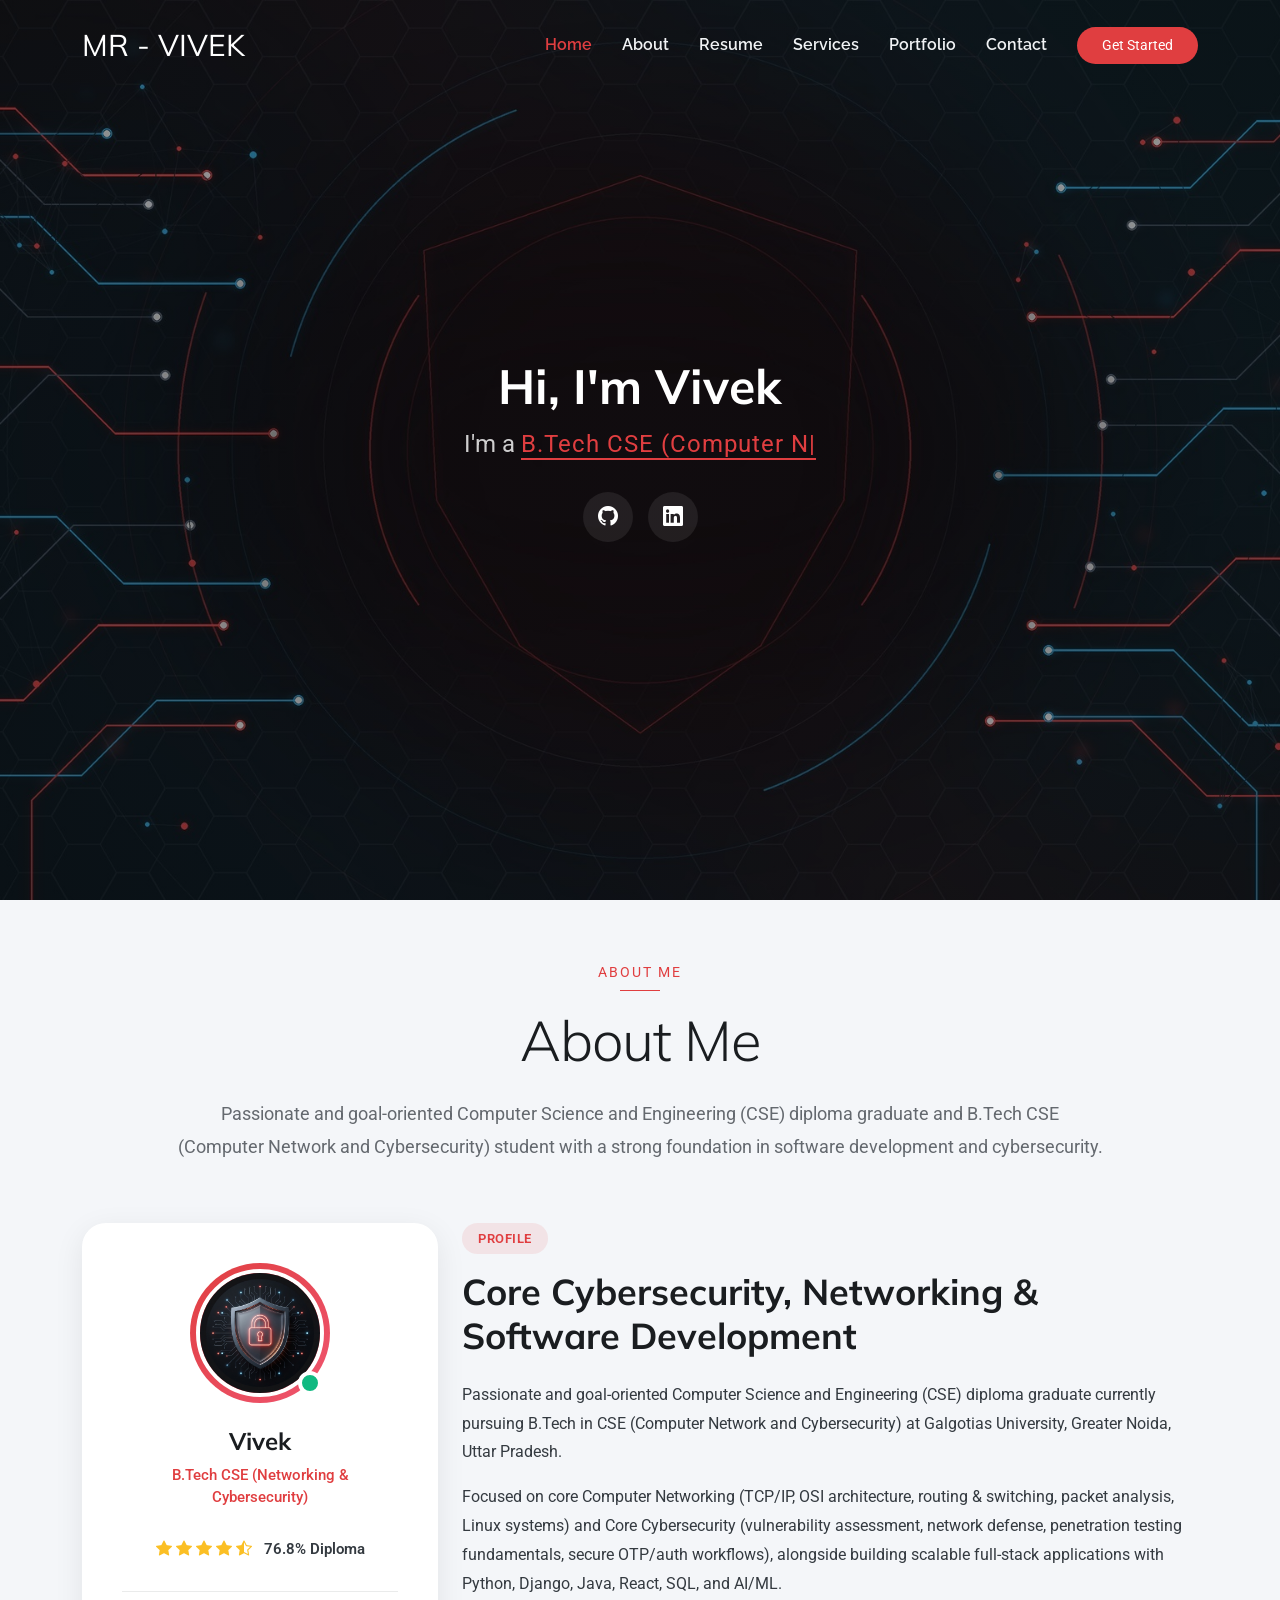
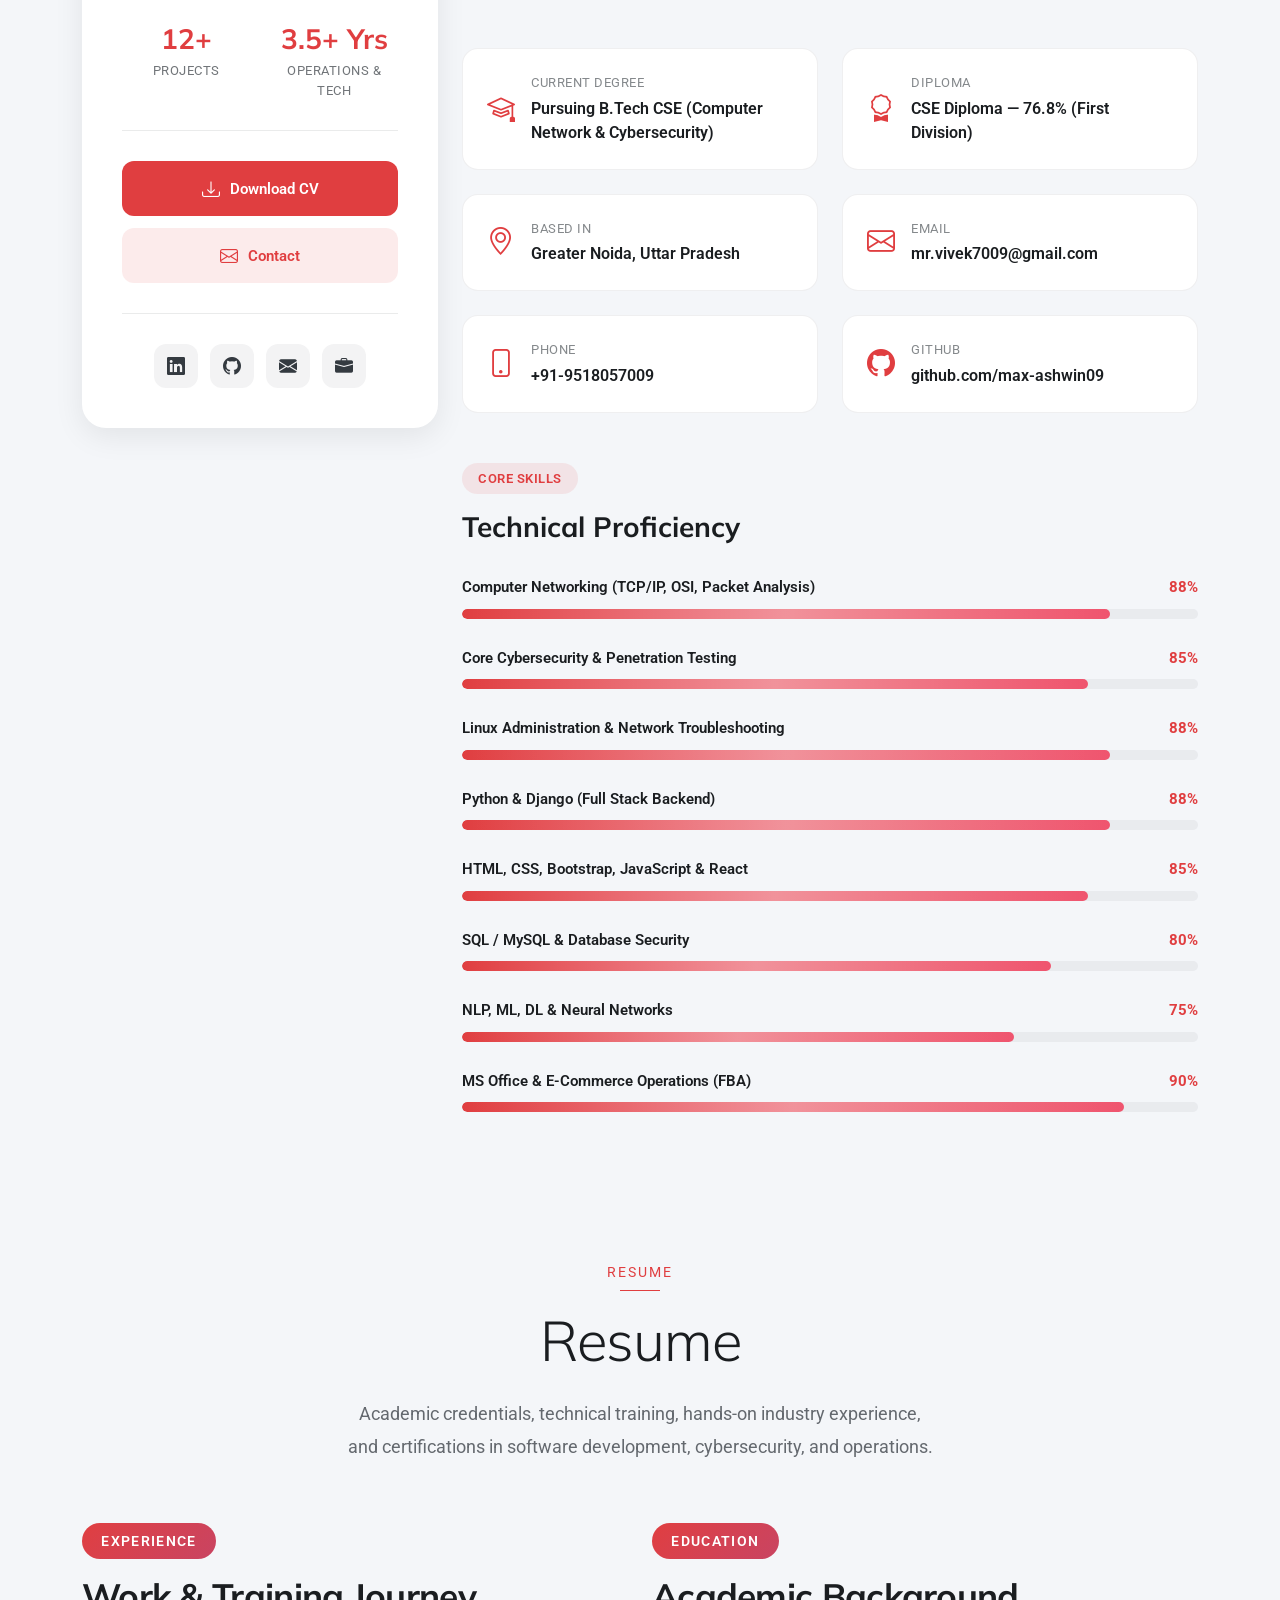
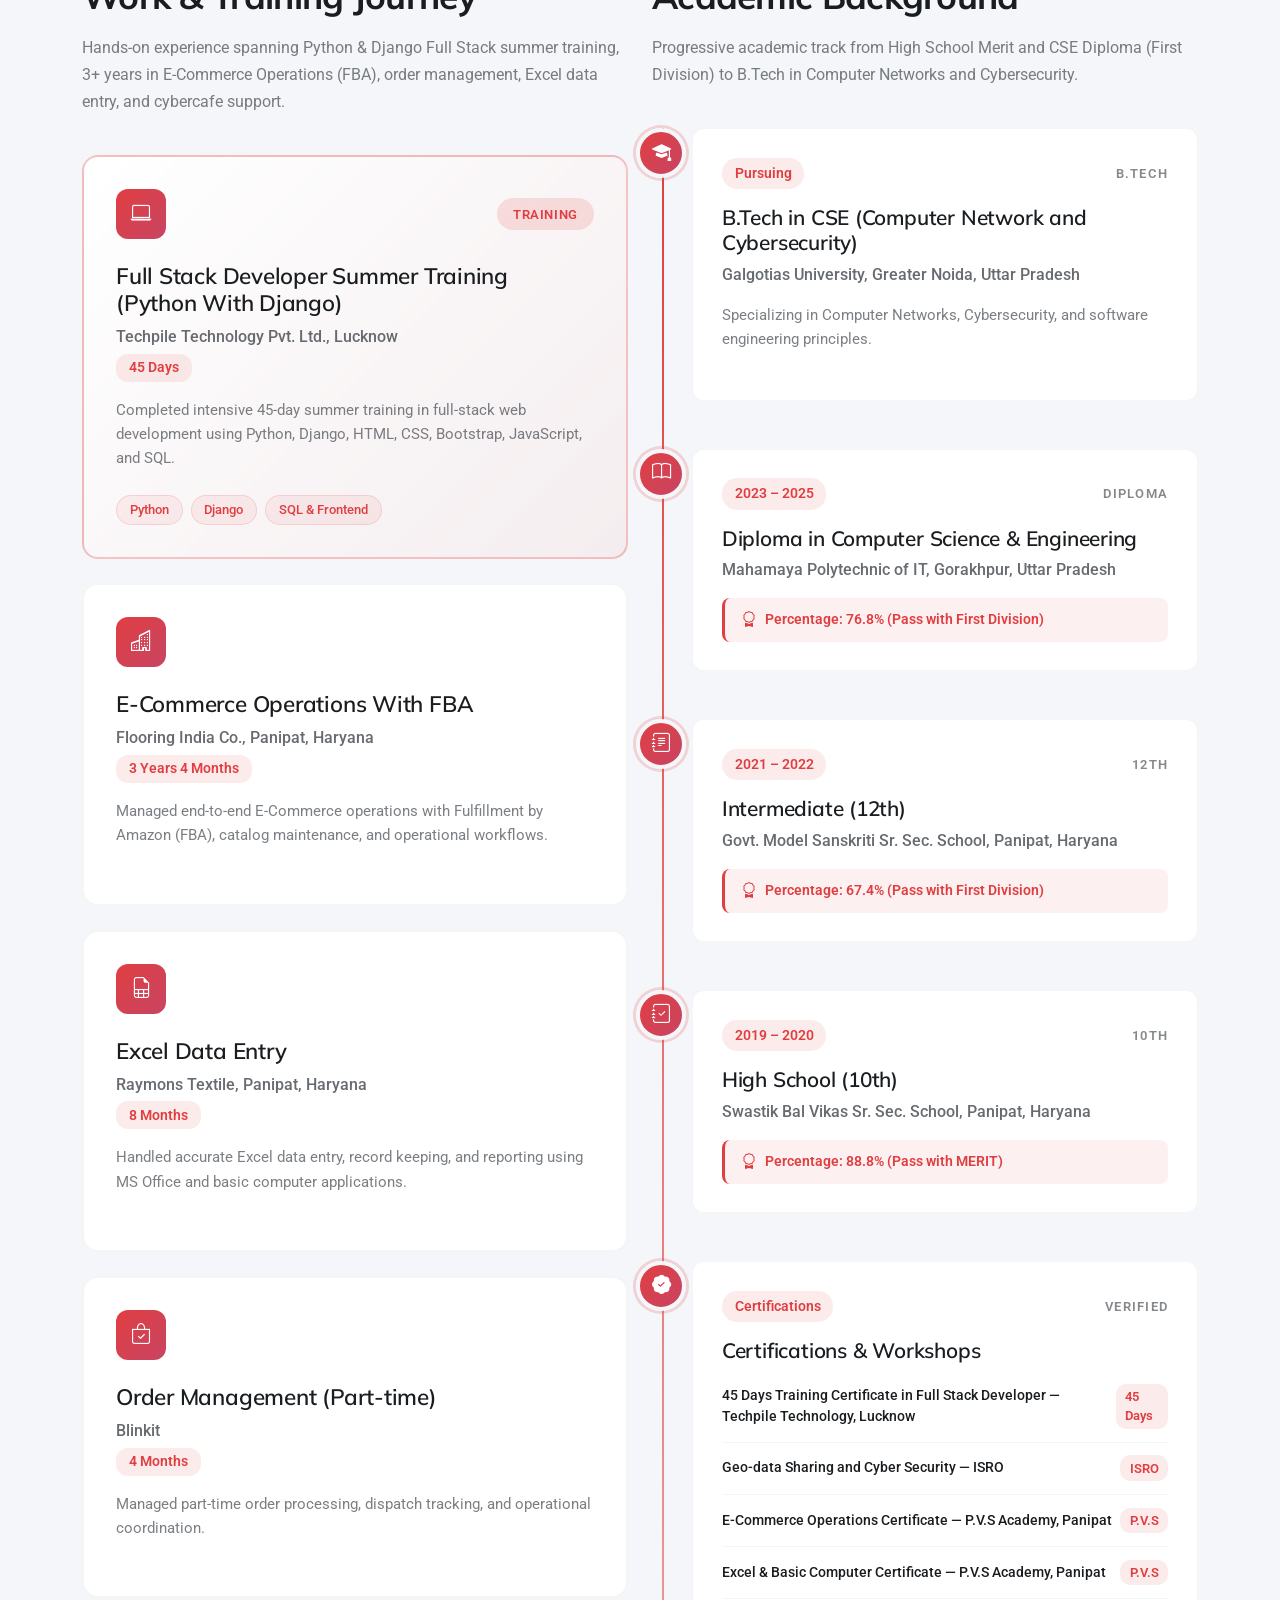
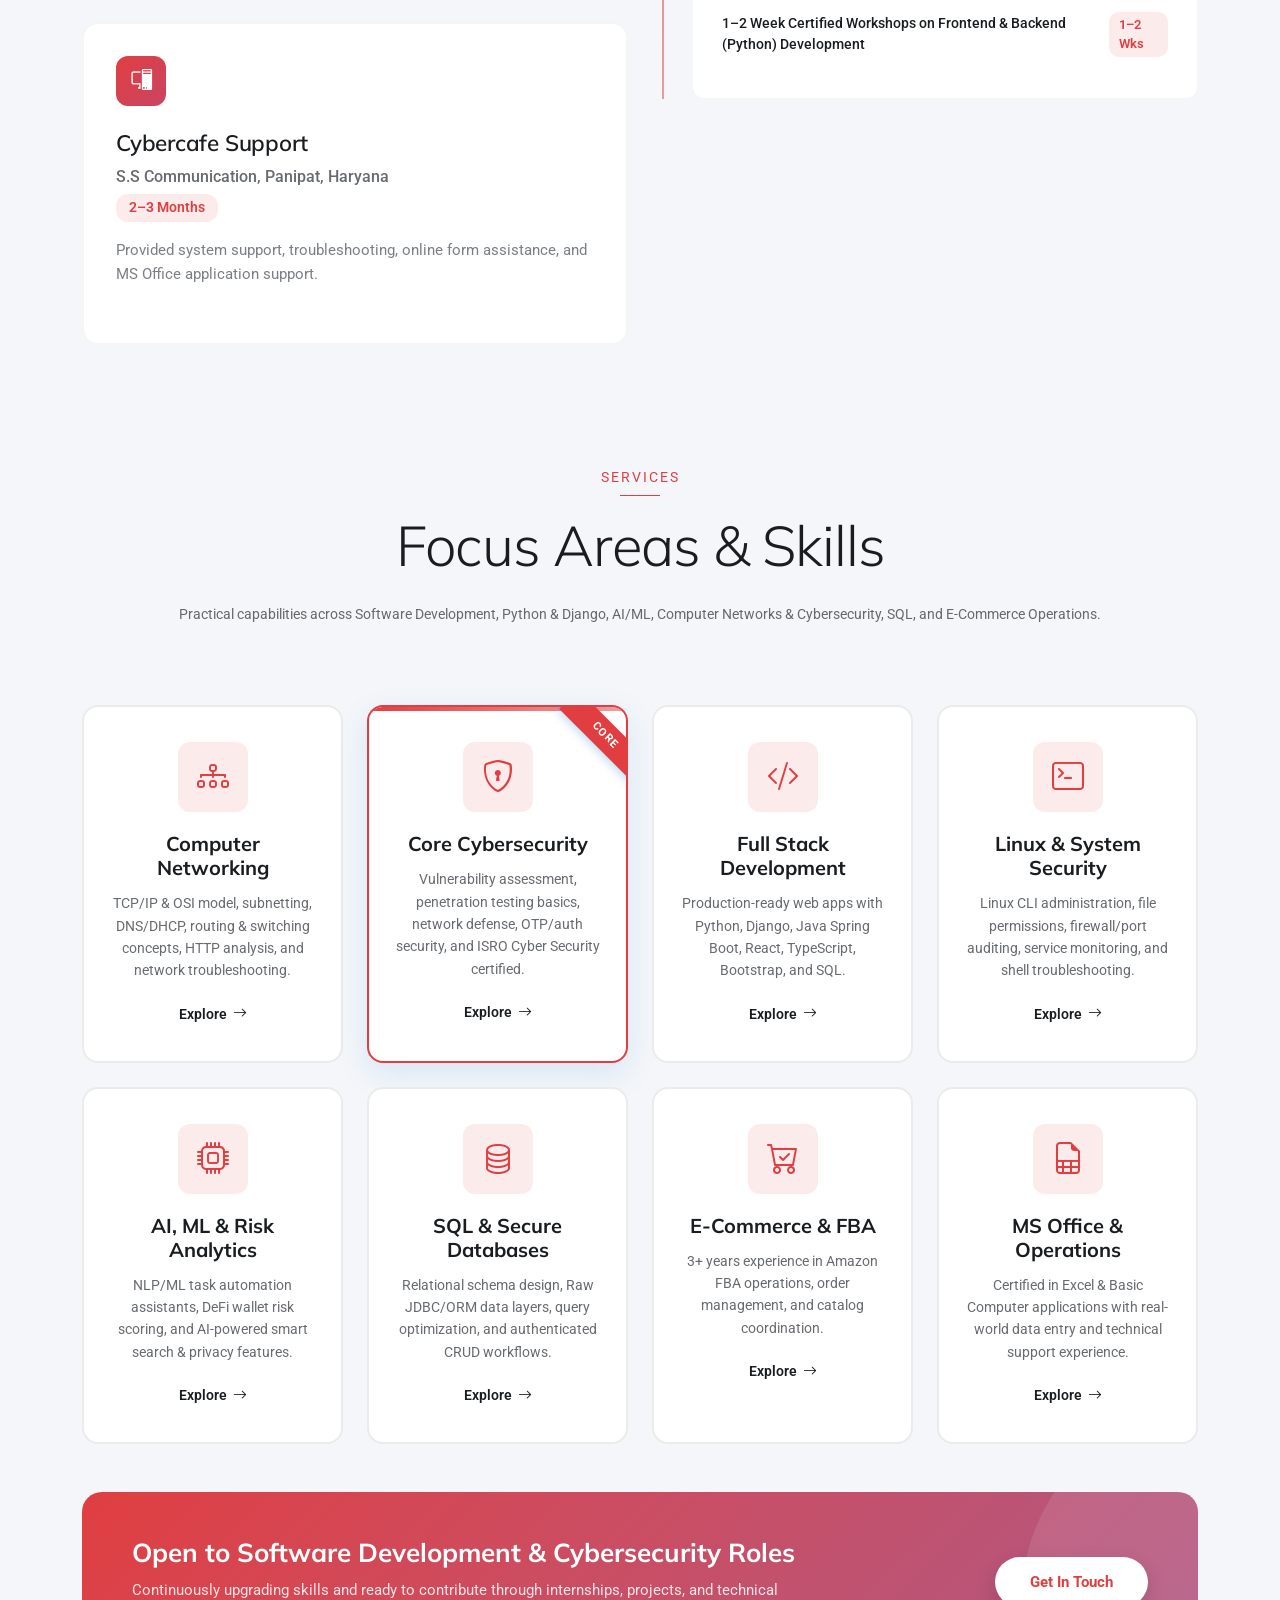
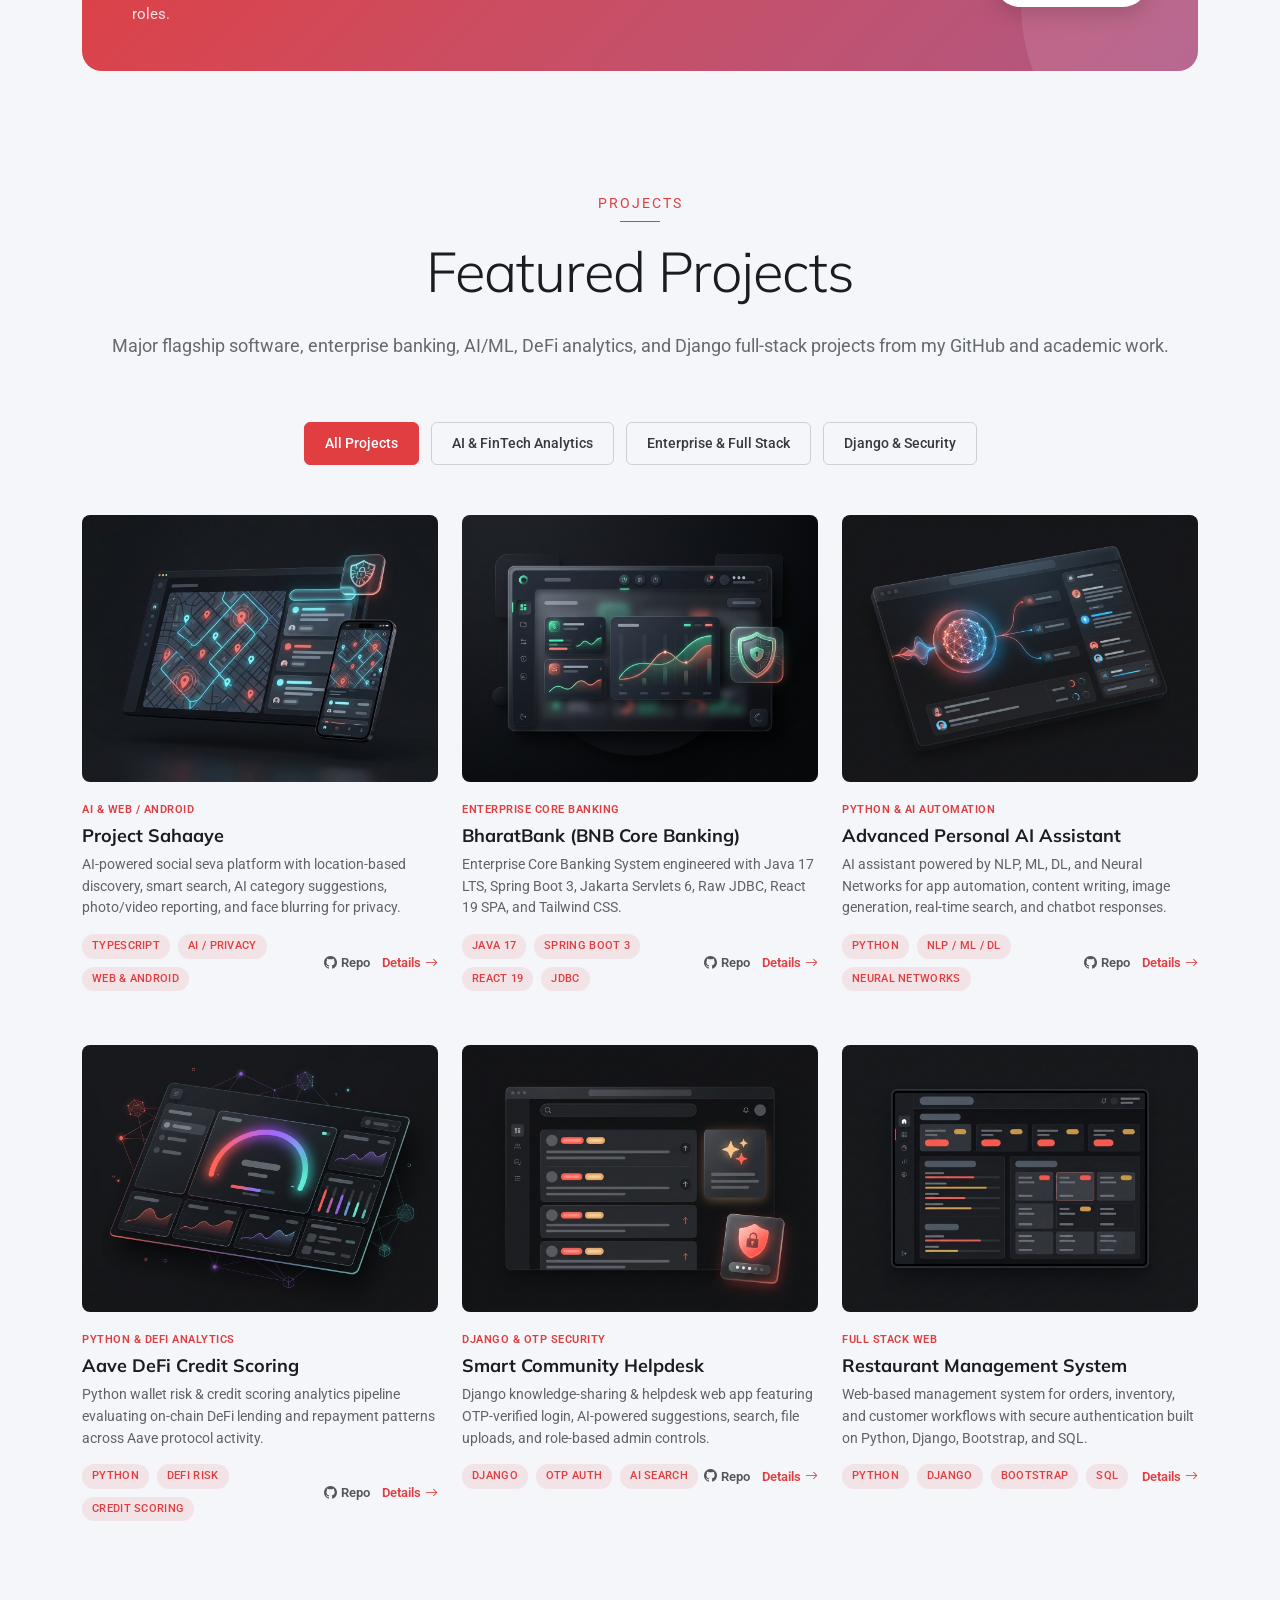
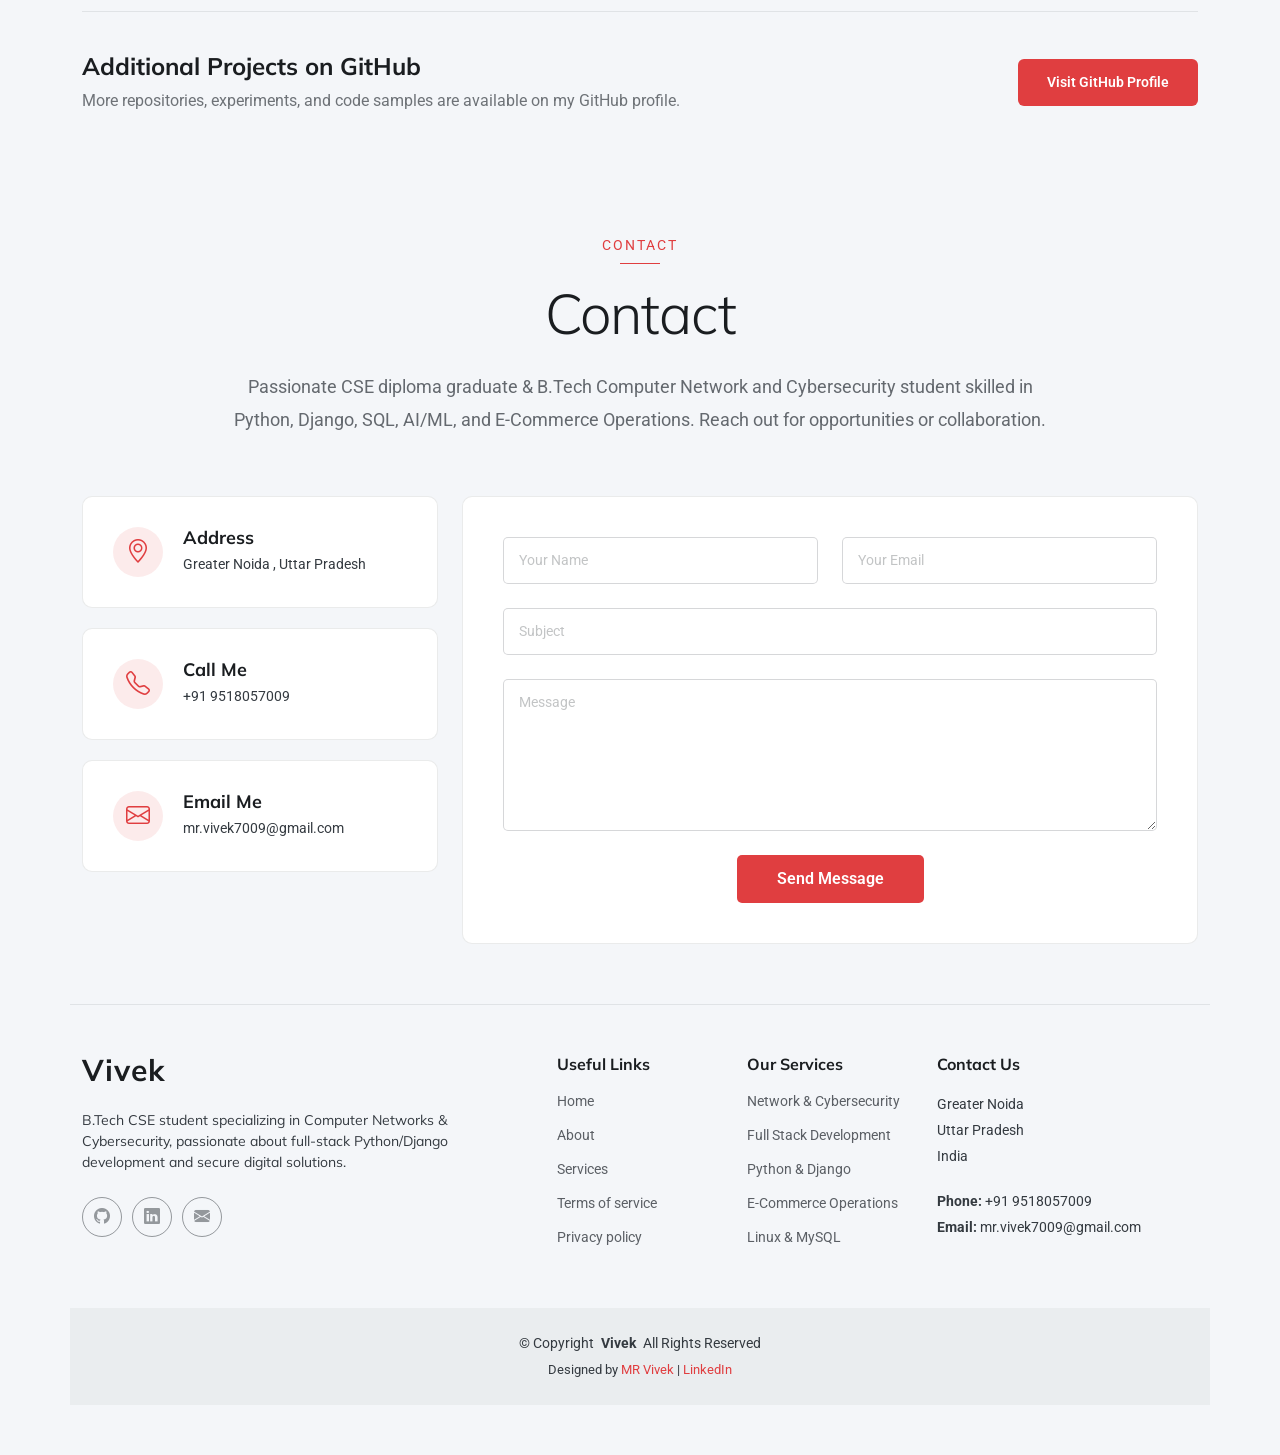
==== commit 8dad50aa: "Update portfolio with CV details, system theme, cyber assets, projects, and VCRYPT favicon" ====
--- a/index.html
+++ b/index.html
@@ -4,18 +4,23 @@
 <head>
   <meta charset="utf-8">
   <meta content="width=device-width, initial-scale=1.0" name="viewport">
-  <title>Index - Craftivo Bootstrap Template</title>
-  <meta name="description" content="">
-  <meta name="keywords" content="">
+  <title>MR Vivek - Portfolio</title>
+  <meta name="description"
+    content="Personal portfolio of Vivek - B.Tech CSE (Computer Networks & Cybersecurity) student and Full Stack Python/Django Developer.">
+  <meta name="keywords"
+    content="Vivek, Portfolio, Computer Networks, Cybersecurity, Python, Django, Full Stack Developer">
 
   <!-- Favicons -->
-  <link href="assets/img/favicon.png" rel="icon">
-  <link href="assets/img/apple-touch-icon.png" rel="apple-touch-icon">
+  <link href="assets/img/vcrypt-icon.svg?v=2" rel="icon" type="image/svg+xml">
+  <link href="assets/img/favicon.png?v=2" rel="icon" sizes="64x64" type="image/png">
+  <link href="assets/img/apple-touch-icon.png?v=2" rel="apple-touch-icon">
 
   <!-- Fonts -->
   <link href="https://fonts.googleapis.com" rel="preconnect">
   <link href="https://fonts.gstatic.com" rel="preconnect" crossorigin>
-  <link href="https://fonts.googleapis.com/css2?family=Roboto:ital,wght@0,100;0,300;0,400;0,500;0,700;0,900;1,100;1,300;1,400;1,500;1,700;1,900&family=Raleway:ital,wght@0,100;0,200;0,300;0,400;0,500;0,600;0,700;0,800;0,900;1,100;1,200;1,300;1,400;1,500;1,600;1,700;1,800;1,900&family=Mulish:ital,wght@0,200;0,300;0,400;0,500;0,600;0,700;0,800;0,900;1,200;1,300;1,400;1,500;1,600;1,700;1,800;1,900&display=swap" rel="stylesheet">
+  <link
+    href="https://fonts.googleapis.com/css2?family=Roboto:ital,wght@0,100;0,300;0,400;0,500;0,700;0,900;1,100;1,300;1,400;1,500;1,700;1,900&family=Raleway:ital,wght@0,100;0,200;0,300;0,400;0,500;0,600;0,700;0,800;0,900;1,100;1,200;1,300;1,400;1,500;1,600;1,700;1,800;1,900&family=Mulish:ital,wght@0,200;0,300;0,400;0,500;0,600;0,700;0,800;0,900;1,200;1,300;1,400;1,500;1,600;1,700;1,800;1,900&display=swap"
+    rel="stylesheet">
 
   <!-- Vendor CSS Files -->
   <link href="assets/vendor/bootstrap/css/bootstrap.min.css" rel="stylesheet">
@@ -23,6 +28,16 @@
   <link href="assets/vendor/aos/aos.css" rel="stylesheet">
   <link href="assets/vendor/glightbox/css/glightbox.min.css" rel="stylesheet">
   <link href="assets/vendor/swiper/swiper-bundle.min.css" rel="stylesheet">
+
+  <!-- Initialize system theme early to prevent flash of unstyled content -->
+  <script>
+    (function () {
+      try {
+        var isDark = window.matchMedia('(prefers-color-scheme: dark)').matches;
+        document.documentElement.setAttribute('data-theme', isDark ? 'dark' : 'light');
+      } catch (e) { }
+    })();
+  </script>
 
   <!-- Main CSS File -->
   <link href="assets/css/main.css" rel="stylesheet">
@@ -42,9 +57,7 @@
     <div class="container-fluid container-xl position-relative d-flex align-items-center">
 
       <a href="index.html" class="logo d-flex align-items-center me-auto">
-        <!-- Set Logo On Heading Name -->
-<!--         <img src="assets/img/logo.webp" alt="">-->
-        <h1 class="sitename">MR Vivek</h1>
+        <h1 class="sitename">MR - VIVEK</h1>
       </a>
 
       <nav id="navmenu" class="navmenu">
@@ -54,23 +67,6 @@
           <li><a href="#resume">Resume</a></li>
           <li><a href="#services">Services</a></li>
           <li><a href="#portfolio">Portfolio</a></li>
-          <li class="dropdown"><a href="#"><span>Dropdown</span> <i class="bi bi-chevron-down toggle-dropdown"></i></a>
-            <ul>
-              <li><a href="#">Dropdown 1</a></li>
-              <li class="dropdown"><a href="#"><span>Deep Dropdown</span> <i class="bi bi-chevron-down toggle-dropdown"></i></a>
-                <ul>
-                  <li><a href="#">Deep Dropdown 1</a></li>
-                  <li><a href="#">Deep Dropdown 2</a></li>
-                  <li><a href="#">Deep Dropdown 3</a></li>
-                  <li><a href="#">Deep Dropdown 4</a></li>
-                  <li><a href="#">Deep Dropdown 5</a></li>
-                </ul>
-              </li>
-              <li><a href="#">Dropdown 2</a></li>
-              <li><a href="#">Dropdown 3</a></li>
-              <li><a href="#">Dropdown 4</a></li>
-            </ul>
-          </li>
           <li><a href="#contact">Contact</a></li>
         </ul>
         <i class="mobile-nav-toggle d-xl-none bi bi-list"></i>
@@ -86,18 +82,21 @@
     <!-- Hero Section -->
     <section id="hero" class="hero section dark-background">
 
-      <img src="assets/img/profile/profile-bg-5.webp" alt="" data-aos="fade-in">
+      <img src="assets/img/profile/hero-bg.jpeg" alt="Cybersecurity and Computer Networking Background"
+        data-aos="fade-in">
 
       <div class="container" data-aos="fade-up" data-aos-delay="100">
         <div class="row justify-content-center">
           <div class="col-lg-8 text-center">
             <h2>Hi, I'm Vivek</h2>
-            <p>I'm a <span class="typed" data-typed-items="B.Tech Computer Networks and Cybersecurity Studen ,Network Analyzer,Full Stack Developer,Web Developer, Python Developer, Django Developer , E.commers Expert"></span><span class="typed-cursor" aria-hidden="true"></span></p>
+            <p>I'm a <span class="typed"
+                data-typed-items="B.Tech CSE (Computer Network &amp; Cybersecurity) Student, Core Cybersecurity Enthusiast, Computer Network Analyzer, Python &amp; Django Full Stack Developer, AI &amp; ML Developer"></span><span
+                class="typed-cursor" aria-hidden="true"></span></p>
             <div class="social-links">
-              <a href="https://github.com/max-ashwin09" target="_blank"><i class="bi bi-github"></i></a>
-<!--              <a href="#"><i class="bi bi-facebook"></i></a>-->
-<!--              <a href="#"><i class="bi bi-instagram"></i></a>-->
-              <a href="https://www.linkedin.com/in/vivekknnujiya009" target="_blank"><i class="bi bi-linkedin"></i></a>
+              <a href="https://github.com/max-ashwin09" target="_blank" rel="noopener noreferrer" aria-label="GitHub"><i
+                  class="bi bi-github"></i></a>
+              <a href="https://www.linkedin.com/in/vivekknnujiya009" target="_blank" rel="noopener noreferrer"
+                aria-label="LinkedIn"><i class="bi bi-linkedin"></i></a>
             </div>
           </div>
         </div>
@@ -112,7 +111,8 @@
       <div class="container section-title" data-aos="fade-up">
         <span class="subtitle">About Me</span>
         <h2>About Me</h2>
-        <p>I’m a B.Tech CSE student specializing in Computer Networks and Cybersecurity. I’m passionate about cybersecurity and networking, and I’m dedicated to learning and building my skills in these fields.</p>
+        <p>Passionate and goal-oriented Computer Science and Engineering (CSE) diploma graduate and B.Tech CSE (Computer
+          Network and Cybersecurity) student with a strong foundation in software development and cybersecurity.</p>
       </div><!-- End Section Title -->
 
       <div class="container" data-aos="fade-up" data-aos-delay="100">
@@ -122,18 +122,19 @@
             <div class="profile-card">
               <div class="profile-header">
                 <div class="profile-avatar">
-                  <img src="assets/img/profile/profile-square-3.webp" class="img-fluid" alt="">
+                  <img src="assets/img/profile/cyber-avatar.jpg" class="img-fluid"
+                    alt="Vivek — Cybersecurity &amp; Computer Networking">
                   <div class="status-indicator"></div>
                 </div>
                 <h3>Vivek</h3>
-                <span class="role">B.Tec Computer Networks and Cybersecurity Student</span>
+                <span class="role">B.Tech CSE (Networking &amp; Cybersecurity)</span>
                 <div class="rating">
                   <i class="bi bi-star-fill"></i>
                   <i class="bi bi-star-fill"></i>
                   <i class="bi bi-star-fill"></i>
                   <i class="bi bi-star-fill"></i>
                   <i class="bi bi-star-half"></i>
-                  <span>4.8</span>
+                  <span>76.8% Diploma</span>
                 </div>
               </div>
 
@@ -143,25 +144,24 @@
                   <p>Projects</p>
                 </div>
                 <div class="stat-item">
-                  <h4>Fresher</h4>
-                  <p></p>
-                </div>
-<!--                <div class="stat-item">-->
-<!--                  <h4>42</h4>-->
-<!--                  <p>Awards</p>-->
-<!--                </div>-->
+                  <h4>3.5+ Yrs</h4>
+                  <p>Operations &amp; Tech</p>
+                </div>
               </div>
 
               <div class="profile-actions">
-                <a href="assets/img/vivek(cv).pdf" class="btn-primary" target="_blank" ><i class="bi bi-download"></i> Download CV</a>
-                <a href="#" class="btn-secondary"><i class="bi bi-envelope"></i> Contact</a>
+                <a href="assets/img/vivek(cv).pdf" class="btn-primary" target="_blank" rel="noopener noreferrer"><i
+                    class="bi bi-download"></i> Download CV</a>
+                <a href="#contact" class="btn-secondary"><i class="bi bi-envelope"></i> Contact</a>
               </div>
 
               <div class="social-connect">
-                <a href="#"><i class="bi bi-linkedin"></i></a>
-                <a href="#"><i class="bi bi-github"></i></a>
-                <a href="#"><i class="bi bi-twitter"></i></a>
-                <a href="#"><i class="bi bi-instagram"></i></a>
+                <a href="https://www.linkedin.com/in/vivekknnujiya009" target="_blank" rel="noopener noreferrer"
+                  aria-label="LinkedIn"><i class="bi bi-linkedin"></i></a>
+                <a href="https://github.com/max-ashwin09" target="_blank" rel="noopener noreferrer"
+                  aria-label="GitHub"><i class="bi bi-github"></i></a>
+                <a href="mailto:mr.vivek7009@gmail.com" aria-label="Email"><i class="bi bi-envelope-fill"></i></a>
+                <a href="#portfolio" aria-label="Portfolio"><i class="bi bi-briefcase-fill"></i></a>
               </div>
             </div>
           </div>
@@ -169,34 +169,37 @@
           <div class="col-lg-8" data-aos="fade-left" data-aos-delay="200">
             <div class="content-wrapper">
               <div class="bio-section">
-                <div class="section-tag">About Me</div>
-                <h2>Passionate About Cybersecurity</h2>
-
-<p>
-  I’m a B.Tech CSE student specializing in Computer Networks and Cybersecurity.
-  I enjoy learning about network security and exploring new technologies.
-</p>
-
-<p>
-  As a fresher, I’m focused on improving my skills through practical projects
-  and continuous learning.
-</p>
+                <div class="section-tag">Profile</div>
+                <h2>Core Cybersecurity, Networking &amp; Software Development</h2>
+
+                <p>
+                  Passionate and goal-oriented Computer Science and Engineering (CSE) diploma graduate currently
+                  pursuing B.Tech in CSE (Computer Network and Cybersecurity) at Galgotias University, Greater Noida,
+                  Uttar Pradesh.
+                </p>
+
+                <p>
+                  Focused on core Computer Networking (TCP/IP, OSI architecture, routing &amp; switching, packet
+                  analysis, Linux systems) and Core Cybersecurity (vulnerability assessment, network defense,
+                  penetration testing fundamentals, secure OTP/auth workflows), alongside building scalable full-stack
+                  applications with Python, Django, Java, React, SQL, and AI/ML.
+                </p>
               </div>
 
               <div class="details-grid">
                 <div class="detail-item" data-aos="fade-up" data-aos-delay="250">
-                  <i class="bi bi-briefcase"></i>
-                  <div class="detail-content">
-                    <span>Experience</span>
-                    <strong>Fresher</strong>
-                  </div>
-                </div>
-
-                <div class="detail-item" data-aos="fade-up" data-aos-delay="300">
                   <i class="bi bi-mortarboard"></i>
                   <div class="detail-content">
-                    <span>Degree</span>
-                    <strong>Pursuing B.Tech CSE in Computer Network & Cyber Security  </strong>
+                    <span>Current Degree</span>
+                    <strong>Pursuing B.Tech CSE (Computer Network &amp; Cybersecurity)</strong>
+                  </div>
+                </div>
+
+                <div class="detail-item" data-aos="fade-up" data-aos-delay="300">
+                  <i class="bi bi-award"></i>
+                  <div class="detail-content">
+                    <span>Diploma</span>
+                    <strong>CSE Diploma — 76.8% (First Division)</strong>
                   </div>
                 </div>
 
@@ -204,7 +207,7 @@
                   <i class="bi bi-geo-alt"></i>
                   <div class="detail-content">
                     <span>Based In</span>
-                    <strong>Greater Noida, UP</strong>
+                    <strong>Greater Noida, Uttar Pradesh</strong>
                   </div>
                 </div>
 
@@ -212,7 +215,7 @@
                   <i class="bi bi-envelope"></i>
                   <div class="detail-content">
                     <span>Email</span>
-                    <strong >mr.vivek7009@gmail.com</strong>
+                    <strong>mr.vivek7009@gmail.com</strong>
                   </div>
                 </div>
 
@@ -220,15 +223,15 @@
                   <i class="bi bi-phone"></i>
                   <div class="detail-content">
                     <span>Phone</span>
-                    <strong>+91 9518057009</strong>
+                    <strong>+91-9518057009</strong>
                   </div>
                 </div>
 
                 <div class="detail-item" data-aos="fade-up" data-aos-delay="200">
-                  <i class="bi bi-calendar-check"></i>
+                  <i class="bi bi-github"></i>
                   <div class="detail-content">
-                    <span>Availability</span>
-                    <strong>Open to Work</strong>
+                    <span>GitHub</span>
+                    <strong>github.com/max-ashwin09</strong>
                   </div>
                 </div>
               </div>
@@ -240,51 +243,89 @@
                 <div class="skills-list skills-animation">
                   <div class="skill-item">
                     <div class="skill-info">
-                      <span class="skill-name">Networking</span>
-                      <span class="skill-percent">80%</span>
+                      <span class="skill-name">Computer Networking (TCP/IP, OSI, Packet Analysis)</span>
+                      <span class="skill-percent">88%</span>
                     </div>
                     <div class="progress">
-                      <div class="progress-bar" role="progressbar" aria-valuenow="95" aria-valuemin="0" aria-valuemax="100"></div>
+                      <div class="progress-bar" role="progressbar" aria-valuenow="88" aria-valuemin="0"
+                        aria-valuemax="100"></div>
                     </div>
                   </div>
 
                   <div class="skill-item">
                     <div class="skill-info">
-                      <span class="skill-name">Python With Django</span>
-                      <span class="skill-percent">88%</span>
+                      <span class="skill-name">Core Cybersecurity &amp; Penetration Testing</span>
+                      <span class="skill-percent">85%</span>
                     </div>
                     <div class="progress">
-                      <div class="progress-bar" role="progressbar" aria-valuenow="90" aria-valuemin="0" aria-valuemax="100"></div>
+                      <div class="progress-bar" role="progressbar" aria-valuenow="85" aria-valuemin="0"
+                        aria-valuemax="100"></div>
                     </div>
                   </div>
 
                   <div class="skill-item">
                     <div class="skill-info">
-                      <span class="skill-name">Linux</span>
+                      <span class="skill-name">Linux Administration &amp; Network Troubleshooting</span>
                       <span class="skill-percent">88%</span>
                     </div>
                     <div class="progress">
-                      <div class="progress-bar" role="progressbar" aria-valuenow="88" aria-valuemin="0" aria-valuemax="100"></div>
+                      <div class="progress-bar" role="progressbar" aria-valuenow="88" aria-valuemin="0"
+                        aria-valuemax="100"></div>
                     </div>
                   </div>
 
                   <div class="skill-item">
                     <div class="skill-info">
-                      <span class="skill-name">Mysql</span>
-                      <span class="skill-percent">70%</span>
+                      <span class="skill-name">Python &amp; Django (Full Stack Backend)</span>
+                      <span class="skill-percent">88%</span>
                     </div>
                     <div class="progress">
-                      <div class="progress-bar" role="progressbar" aria-valuenow="85" aria-valuemin="0" aria-valuemax="100"></div>
+                      <div class="progress-bar" role="progressbar" aria-valuenow="88" aria-valuemin="0"
+                        aria-valuemax="100"></div>
                     </div>
                   </div>
 
                   <div class="skill-item">
                     <div class="skill-info">
-                      <span class="skill-name">Panetration Testing </span>
+                      <span class="skill-name">HTML, CSS, Bootstrap, JavaScript &amp; React</span>
+                      <span class="skill-percent">85%</span>
+                    </div>
+                    <div class="progress">
+                      <div class="progress-bar" role="progressbar" aria-valuenow="85" aria-valuemin="0"
+                        aria-valuemax="100"></div>
+                    </div>
+                  </div>
+
+                  <div class="skill-item">
+                    <div class="skill-info">
+                      <span class="skill-name">SQL / MySQL &amp; Database Security</span>
                       <span class="skill-percent">80%</span>
                     </div>
                     <div class="progress">
-                      <div class="progress-bar" role="progressbar" aria-valuenow="80" aria-valuemin="0" aria-valuemax="100"></div>
+                      <div class="progress-bar" role="progressbar" aria-valuenow="80" aria-valuemin="0"
+                        aria-valuemax="100"></div>
+                    </div>
+                  </div>
+
+                  <div class="skill-item">
+                    <div class="skill-info">
+                      <span class="skill-name">NLP, ML, DL &amp; Neural Networks</span>
+                      <span class="skill-percent">75%</span>
+                    </div>
+                    <div class="progress">
+                      <div class="progress-bar" role="progressbar" aria-valuenow="75" aria-valuemin="0"
+                        aria-valuemax="100"></div>
+                    </div>
+                  </div>
+
+                  <div class="skill-item">
+                    <div class="skill-info">
+                      <span class="skill-name">MS Office &amp; E-Commerce Operations (FBA)</span>
+                      <span class="skill-percent">90%</span>
+                    </div>
+                    <div class="progress">
+                      <div class="progress-bar" role="progressbar" aria-valuenow="90" aria-valuemin="0"
+                        aria-valuemax="100"></div>
                     </div>
                   </div>
                 </div>
@@ -304,7 +345,8 @@
       <div class="container section-title" data-aos="fade-up">
         <span class="subtitle">Resume</span>
         <h2>Resume</h2>
-        <p>B.Tech CSE student specializing in Computer Networks and Cybersecurity, passionate about learning, building projects, and developing practical technical skills.</p>
+        <p>Academic credentials, technical training, hands-on industry experience, and certifications in software
+          development, cybersecurity, and operations.</p>
       </div><!-- End Section Title -->
 
       <div class="container" data-aos="fade-up" data-aos-delay="100">
@@ -315,11 +357,9 @@
               <div class="section-header" data-aos="fade-right" data-aos-delay="200">
                 <div class="header-content">
                   <span class="section-badge">Experience</span>
-                  <h2>Professional Journey</h2>
-                  <p>A passionate Computer Networks and Cybersecurity fresher with strong technical
-  knowledge and hands-on experience in web development and e-commerce. Focused on
-  building a career in networking and cybersecurity through continuous learning
-  and practical projects.</p>
+                  <h2>Work &amp; Training Journey</h2>
+                  <p>Hands-on experience spanning Python &amp; Django Full Stack summer training, 3+ years in E-Commerce
+                    Operations (FBA), order management, Excel data entry, and cybercafe support.</p>
                 </div>
               </div>
 
@@ -327,20 +367,20 @@
                 <div class="exp-card featured" data-aos="zoom-in" data-aos-delay="300">
                   <div class="card-header">
                     <div class="company-logo">
-                      <i class="bi bi-buildings"></i>
-                    </div>
-                    <div class="period-badge">Resigned</div>
+                      <i class="bi bi-laptop"></i>
+                    </div>
+                    <div class="period-badge">Training</div>
                   </div>
                   <div class="card-body">
-                    <h3>Senior E-Commerce Executive</h3>
-                    <p class="company-name">Luxe Home International , Panipat , Haryana</p>
-                    <span class="duration">2024 - 2026 </span>
-                    <p class="description">Skilled in SEO, product cataloging, ads and campaigns, product listing,
-  and increasing product views, reach, and sales etc.</p>
+                    <h3>Full Stack Developer Summer Training (Python With Django)</h3>
+                    <p class="company-name">Techpile Technology Pvt. Ltd., Lucknow</p>
+                    <span class="duration">45 Days</span>
+                    <p class="description">Completed intensive 45-day summer training in full-stack web development
+                      using Python, Django, HTML, CSS, Bootstrap, JavaScript, and SQL.</p>
                     <div class="skills-tags">
-                      <span class="skill-tag">Leadership</span>
-                      <span class="skill-tag">Strategy</span>
-                      <span class="skill-tag">Operations Handler </span>
+                      <span class="skill-tag">Python</span>
+                      <span class="skill-tag">Django</span>
+                      <span class="skill-tag">SQL &amp; Frontend</span>
                     </div>
                   </div>
                 </div>
@@ -348,31 +388,60 @@
                 <div class="exp-card" data-aos="zoom-in" data-aos-delay="350">
                   <div class="card-header">
                     <div class="company-logo">
-                      <i class="bi bi-laptop"></i>
+                      <i class="bi bi-buildings"></i>
                     </div>
                   </div>
                   <div class="card-body">
-                    <h3>Full Stack Developer Internship</h3>
-                    <p class="company-name">Techpile Technology Private Limited, Lucknow</p>
-                    <span class="duration">2025</span>
-                    <p class="description">Completed a Python & Django Full Stack Development internship with hands-on
-  experience in web development, backend, frontend, and database integration.</p>
+                    <h3>E-Commerce Operations With FBA</h3>
+                    <p class="company-name">Flooring India Co., Panipat, Haryana</p>
+                    <span class="duration">3 Years 4 Months</span>
+                    <p class="description">Managed end-to-end E-Commerce operations with Fulfillment by Amazon (FBA),
+                      catalog maintenance, and operational workflows.</p>
                   </div>
                 </div>
 
                 <div class="exp-card" data-aos="zoom-in" data-aos-delay="400">
                   <div class="card-header">
                     <div class="company-logo">
-<!--                      <i class="bi bi-palette"></i>-->
+                      <i class="bi bi-file-earmark-spreadsheet"></i>
                     </div>
                   </div>
                   <div class="card-body">
-                    <h3> </h3>
-                    <p class="company-name"></p>
-                    <span class="duration">Fresher In Tech</span>
-                    <p class="description">A skilled and motivated fresher with strong knowledge of networking,
-  cybersecurity, and web development, eager to learn and grow through
-  real-world challenges.</p>
+                    <h3>Excel Data Entry</h3>
+                    <p class="company-name">Raymons Textile, Panipat, Haryana</p>
+                    <span class="duration">8 Months</span>
+                    <p class="description">Handled accurate Excel data entry, record keeping, and reporting using MS
+                      Office and basic computer applications.</p>
+                  </div>
+                </div>
+
+                <div class="exp-card" data-aos="zoom-in" data-aos-delay="450">
+                  <div class="card-header">
+                    <div class="company-logo">
+                      <i class="bi bi-bag-check"></i>
+                    </div>
+                  </div>
+                  <div class="card-body">
+                    <h3>Order Management (Part-time)</h3>
+                    <p class="company-name">Blinkit</p>
+                    <span class="duration">4 Months</span>
+                    <p class="description">Managed part-time order processing, dispatch tracking, and operational
+                      coordination.</p>
+                  </div>
+                </div>
+
+                <div class="exp-card" data-aos="zoom-in" data-aos-delay="500">
+                  <div class="card-header">
+                    <div class="company-logo">
+                      <i class="bi bi-pc-display"></i>
+                    </div>
+                  </div>
+                  <div class="card-body">
+                    <h3>Cybercafe Support</h3>
+                    <p class="company-name">S.S Communication, Panipat, Haryana</p>
+                    <span class="duration">2–3 Months</span>
+                    <p class="description">Provided system support, troubleshooting, online form assistance, and MS
+                      Office application support.</p>
                   </div>
                 </div>
               </div>
@@ -385,7 +454,8 @@
                 <div class="header-content">
                   <span class="section-badge">Education</span>
                   <h2>Academic Background</h2>
-                  <p>Quis autem vel eum iure reprehenderit qui in ea voluptate velit esse quam nihil molestiae consequatur vel illum.</p>
+                  <p>Progressive academic track from High School Merit and CSE Diploma (First Division) to B.Tech in
+                    Computer Networks and Cybersecurity.</p>
                 </div>
               </div>
 
@@ -397,16 +467,13 @@
                     </div>
                     <div class="timeline-content">
                       <div class="education-meta">
-                        <span class="year-range">2015 - 2017</span>
-                        <span class="degree-level">Masters</span>
+                        <span class="year-range">Pursuing</span>
+                        <span class="degree-level">B.Tech</span>
                       </div>
-                      <h4>Master of Design Innovation</h4>
-                      <p class="institution">Institute of Creative Arts</p>
-                      <p class="description">Lorem ipsum dolor sit amet consectetur adipisicing elit sed do eiusmod tempor incididunt ut labore.</p>
-                      <div class="achievement">
-                        <i class="bi bi-award"></i>
-                        <span>Summa Cum Laude</span>
-                      </div>
+                      <h4>B.Tech in CSE (Computer Network and Cybersecurity)</h4>
+                      <p class="institution">Galgotias University, Greater Noida, Uttar Pradesh</p>
+                      <p class="description">Specializing in Computer Networks, Cybersecurity, and software engineering
+                        principles.</p>
                     </div>
                   </div>
 
@@ -416,12 +483,51 @@
                     </div>
                     <div class="timeline-content">
                       <div class="education-meta">
-                        <span class="year-range">2011 - 2015</span>
-                        <span class="degree-level">Bachelor</span>
+                        <span class="year-range">2023 – 2025</span>
+                        <span class="degree-level">Diploma</span>
                       </div>
-                      <h4>Bachelor of Fine Arts</h4>
-                      <p class="institution">Creative Arts University</p>
-                      <p class="description">Duis aute irure dolor in reprehenderit in voluptate velit esse cillum dolore eu fugiat nulla pariatur.</p>
+                      <h4>Diploma in Computer Science &amp; Engineering</h4>
+                      <p class="institution">Mahamaya Polytechnic of IT, Gorakhpur, Uttar Pradesh</p>
+                      <div class="achievement">
+                        <i class="bi bi-award"></i>
+                        <span>Percentage: 76.8% (Pass with First Division)</span>
+                      </div>
+                    </div>
+                  </div>
+
+                  <div class="timeline-item">
+                    <div class="timeline-marker">
+                      <i class="bi bi-journal-text"></i>
+                    </div>
+                    <div class="timeline-content">
+                      <div class="education-meta">
+                        <span class="year-range">2021 – 2022</span>
+                        <span class="degree-level">12th</span>
+                      </div>
+                      <h4>Intermediate (12th)</h4>
+                      <p class="institution">Govt. Model Sanskriti Sr. Sec. School, Panipat, Haryana</p>
+                      <div class="achievement">
+                        <i class="bi bi-award"></i>
+                        <span>Percentage: 67.4% (Pass with First Division)</span>
+                      </div>
+                    </div>
+                  </div>
+
+                  <div class="timeline-item">
+                    <div class="timeline-marker">
+                      <i class="bi bi-journal-check"></i>
+                    </div>
+                    <div class="timeline-content">
+                      <div class="education-meta">
+                        <span class="year-range">2019 – 2020</span>
+                        <span class="degree-level">10th</span>
+                      </div>
+                      <h4>High School (10th)</h4>
+                      <p class="institution">Swastik Bal Vikas Sr. Sec. School, Panipat, Haryana</p>
+                      <div class="achievement">
+                        <i class="bi bi-award"></i>
+                        <span>Percentage: 88.8% (Pass with MERIT)</span>
+                      </div>
                     </div>
                   </div>
 
@@ -431,22 +537,32 @@
                     </div>
                     <div class="timeline-content">
                       <div class="education-meta">
-                        <span class="year-range">2016 - 2023</span>
-                        <span class="degree-level">Certificates</span>
+                        <span class="year-range">Certifications</span>
+                        <span class="degree-level">Verified</span>
                       </div>
-                      <h4>Professional Certifications</h4>
+                      <h4>Certifications &amp; Workshops</h4>
                       <div class="certifications-list">
                         <div class="cert-item">
-                          <span class="cert-name">Advanced UX Research</span>
-                          <span class="cert-year">2023</span>
+                          <span class="cert-name">45 Days Training Certificate in Full Stack Developer — Techpile
+                            Technology, Lucknow</span>
+                          <span class="cert-year">45 Days</span>
                         </div>
                         <div class="cert-item">
-                          <span class="cert-name">Design Leadership</span>
-                          <span class="cert-year">2022</span>
+                          <span class="cert-name">Geo-data Sharing and Cyber Security — ISRO</span>
+                          <span class="cert-year">ISRO</span>
                         </div>
                         <div class="cert-item">
-                          <span class="cert-name">Digital Strategy</span>
-                          <span class="cert-year">2021</span>
+                          <span class="cert-name">E-Commerce Operations Certificate — P.V.S Academy, Panipat</span>
+                          <span class="cert-year">P.V.S</span>
+                        </div>
+                        <div class="cert-item">
+                          <span class="cert-name">Excel &amp; Basic Computer Certificate — P.V.S Academy, Panipat</span>
+                          <span class="cert-year">P.V.S</span>
+                        </div>
+                        <div class="cert-item">
+                          <span class="cert-name">1–2 Week Certified Workshops on Frontend &amp; Backend (Python)
+                            Development</span>
+                          <span class="cert-year">1–2 Wks</span>
                         </div>
                       </div>
                     </div>
@@ -467,8 +583,9 @@
       <!-- Section Title -->
       <div class="container section-title" data-aos="fade-up">
         <span class="subtitle">Services</span>
-        <h2>Services</h2>
-        <p>Necessitatibus eius consequatur ex aliquid fuga eum quidem sint consectetur velit. Sed ut perspiciatis unde omnis iste natus error sit voluptatem accusantium doloremque laudantium totam rem aperiam</p>
+        <h2>Focus Areas &amp; Skills</h2>
+        <p>Practical capabilities across Software Development, Python &amp; Django, AI/ML, Computer Networks &amp;
+          Cybersecurity, SQL, and E-Commerce Operations.</p>
       </div><!-- End Section Title -->
 
       <div class="container" data-aos="fade-up" data-aos-delay="100">
@@ -477,10 +594,11 @@
           <div class="col-lg-3 col-md-6" data-aos="zoom-in" data-aos-delay="100">
             <div class="service-item">
               <div class="icon-wrapper">
-                <i class="bi bi-palette"></i>
-              </div>
-              <h4>Brand Identity</h4>
-              <p>Curabitur non nulla sit amet nisl tempus convallis quis ac lectus vivamus magna.</p>
+                <i class="bi bi-diagram-3"></i>
+              </div>
+              <h4>Computer Networking</h4>
+              <p>TCP/IP &amp; OSI model, subnetting, DNS/DHCP, routing &amp; switching concepts, HTTP analysis, and
+                network troubleshooting.</p>
               <a href="service-details.html" class="read-more">
                 <span>Explore</span>
                 <i class="bi bi-arrow-right"></i>
@@ -490,12 +608,13 @@
 
           <div class="col-lg-3 col-md-6" data-aos="zoom-in" data-aos-delay="200">
             <div class="service-item featured">
-              <div class="featured-tag">Featured</div>
+              <div class="featured-tag">Core</div>
               <div class="icon-wrapper">
-                <i class="bi bi-layout-text-window-reverse"></i>
-              </div>
-              <h4>UI/UX Design</h4>
-              <p>Vestibulum ac diam sit amet quam vehicula elementum sed sit amet dui donec rutrum.</p>
+                <i class="bi bi-shield-lock"></i>
+              </div>
+              <h4>Core Cybersecurity</h4>
+              <p>Vulnerability assessment, penetration testing basics, network defense, OTP/auth security, and ISRO
+                Cyber Security certified.</p>
               <a href="service-details.html" class="read-more">
                 <span>Explore</span>
                 <i class="bi bi-arrow-right"></i>
@@ -508,8 +627,9 @@
               <div class="icon-wrapper">
                 <i class="bi bi-code-slash"></i>
               </div>
-              <h4>Development</h4>
-              <p>Praesent sapien massa convallis a pellentesque nec egestas non nisi cras ornare arcu.</p>
+              <h4>Full Stack Development</h4>
+              <p>Production-ready web apps with Python, Django, Java Spring Boot, React, TypeScript, Bootstrap, and SQL.
+              </p>
               <a href="service-details.html" class="read-more">
                 <span>Explore</span>
                 <i class="bi bi-arrow-right"></i>
@@ -520,10 +640,11 @@
           <div class="col-lg-3 col-md-6" data-aos="zoom-in" data-aos-delay="400">
             <div class="service-item">
               <div class="icon-wrapper">
-                <i class="bi bi-phone"></i>
-              </div>
-              <h4>Mobile Apps</h4>
-              <p>Vivamus suscipit tortor eget felis porttitor volutpat quisque velit nisi pretium ut lacinia.</p>
+                <i class="bi bi-terminal"></i>
+              </div>
+              <h4>Linux &amp; System Security</h4>
+              <p>Linux CLI administration, file permissions, firewall/port auditing, service monitoring, and shell
+                troubleshooting.</p>
               <a href="service-details.html" class="read-more">
                 <span>Explore</span>
                 <i class="bi bi-arrow-right"></i>
@@ -534,10 +655,11 @@
           <div class="col-lg-3 col-md-6" data-aos="zoom-in" data-aos-delay="100">
             <div class="service-item">
               <div class="icon-wrapper">
-                <i class="bi bi-megaphone"></i>
-              </div>
-              <h4>Digital Marketing</h4>
-              <p>Nulla porttitor accumsan tincidunt curabitur aliquet quam id dui posuere blandit mauris.</p>
+                <i class="bi bi-cpu"></i>
+              </div>
+              <h4>AI, ML &amp; Risk Analytics</h4>
+              <p>NLP/ML task automation assistants, DeFi wallet risk scoring, and AI-powered smart search &amp; privacy
+                features.</p>
               <a href="service-details.html" class="read-more">
                 <span>Explore</span>
                 <i class="bi bi-arrow-right"></i>
@@ -548,10 +670,11 @@
           <div class="col-lg-3 col-md-6" data-aos="zoom-in" data-aos-delay="200">
             <div class="service-item">
               <div class="icon-wrapper">
-                <i class="bi bi-search"></i>
-              </div>
-              <h4>SEO Services</h4>
-              <p>Pellentesque in ipsum id orci porta dapibus donec sollicitudin molestie malesuada proin.</p>
+                <i class="bi bi-database"></i>
+              </div>
+              <h4>SQL &amp; Secure Databases</h4>
+              <p>Relational schema design, Raw JDBC/ORM data layers, query optimization, and authenticated CRUD
+                workflows.</p>
               <a href="service-details.html" class="read-more">
                 <span>Explore</span>
                 <i class="bi bi-arrow-right"></i>
@@ -562,10 +685,10 @@
           <div class="col-lg-3 col-md-6" data-aos="zoom-in" data-aos-delay="300">
             <div class="service-item">
               <div class="icon-wrapper">
-                <i class="bi bi-graph-up-arrow"></i>
-              </div>
-              <h4>Analytics</h4>
-              <p>Sed porttitor lectus nibh curabitur arcu erat accumsan id imperdiet et porttitor at sem.</p>
+                <i class="bi bi-cart-check"></i>
+              </div>
+              <h4>E-Commerce &amp; FBA</h4>
+              <p>3+ years experience in Amazon FBA operations, order management, and catalog coordination.</p>
               <a href="service-details.html" class="read-more">
                 <span>Explore</span>
                 <i class="bi bi-arrow-right"></i>
@@ -576,10 +699,11 @@
           <div class="col-lg-3 col-md-6" data-aos="zoom-in" data-aos-delay="400">
             <div class="service-item">
               <div class="icon-wrapper">
-                <i class="bi bi-shield-check"></i>
-              </div>
-              <h4>Security</h4>
-              <p>Vivamus magna justo lacinia eget consectetur sed convallis at tellus mauris blandit aliquet.</p>
+                <i class="bi bi-file-earmark-spreadsheet"></i>
+              </div>
+              <h4>MS Office &amp; Operations</h4>
+              <p>Certified in Excel &amp; Basic Computer applications with real-world data entry and technical support
+                experience.</p>
               <a href="service-details.html" class="read-more">
                 <span>Explore</span>
                 <i class="bi bi-arrow-right"></i>
@@ -594,11 +718,12 @@
             <div class="cta-box">
               <div class="row align-items-center">
                 <div class="col-lg-8">
-                  <h3>Transform Your Vision Into Reality</h3>
-                  <p>Partner with us to bring your ideas to life with innovative solutions tailored to your needs</p>
+                  <h3>Open to Software Development &amp; Cybersecurity Roles</h3>
+                  <p>Continuously upgrading skills and ready to contribute through internships, projects, and technical
+                    roles.</p>
                 </div>
                 <div class="col-lg-4 text-lg-end text-center">
-                  <a href="service-details.html" class="cta-btn">Start Your Project</a>
+                  <a href="#contact" class="cta-btn">Get In Touch</a>
                 </div>
               </div>
             </div>
@@ -614,193 +739,303 @@
 
       <!-- Section Title -->
       <div class="container section-title" data-aos="fade-up">
-        <span class="subtitle">Portfolio</span>
-        <h2>Portfolio</h2>
-        <p>Necessitatibus eius consequatur ex aliquid fuga eum quidem sint consectetur velit. Sed ut perspiciatis unde omnis iste natus error sit voluptatem accusantium doloremque laudantium totam rem aperiam</p>
+        <span class="subtitle">Projects</span>
+        <h2>Featured Projects</h2>
+        <p>Major flagship software, enterprise banking, AI/ML, DeFi analytics, and Django full-stack projects from my
+          GitHub and academic work.</p>
       </div><!-- End Section Title -->
 
       <div class="container" data-aos="fade-up" data-aos-delay="100">
 
         <div class="isotope-layout" data-default-filter="*" data-layout="masonry" data-sort="original-order">
           <ul class="portfolio-filters isotope-filters" data-aos="fade-up" data-aos-delay="200">
-            <li data-filter="*" class="filter-active">All Work</li>
-            <li data-filter=".filter-creative">Creative</li>
-            <li data-filter=".filter-digital">Digital</li>
-            <li data-filter=".filter-strategy">Strategy</li>
-            <li data-filter=".filter-development">Development</li>
+            <li data-filter="*" class="filter-active">All Projects</li>
+            <li data-filter=".filter-ai">AI &amp; FinTech Analytics</li>
+            <li data-filter=".filter-fullstack">Enterprise &amp; Full Stack</li>
+            <li data-filter=".filter-django">Django &amp; Security</li>
           </ul>
 
           <div class="row gy-4 isotope-container" data-aos="fade-up" data-aos-delay="300">
-            <div class="col-lg-4 col-md-6 portfolio-item isotope-item filter-creative">
+            <div class="col-lg-4 col-md-6 portfolio-item isotope-item filter-ai">
               <div class="portfolio-card">
                 <div class="portfolio-image-container">
-                  <img src="assets/img/portfolio/portfolio-1.webp" alt="Creative Project" class="img-fluid" loading="lazy">
+                  <img src="assets/img/portfolio/project-sahaaye.jpg" alt="Project Sahaaye — AI Social Seva Platform"
+                    class="img-fluid" loading="lazy">
                   <div class="portfolio-overlay">
                     <div class="portfolio-info">
-                      <span class="project-category">Creative Design</span>
-                      <h4>Visual Identity System</h4>
+                      <span class="project-category">AI &amp; Social Platform</span>
+                      <h4>Project Sahaaye</h4>
                     </div>
                     <div class="portfolio-actions">
-                      <a href="assets/img/portfolio/portfolio-1.webp" class="glightbox portfolio-link">
+                      <a href="assets/img/portfolio/project-sahaaye.jpg" class="glightbox portfolio-link"
+                        aria-label="Preview Project Sahaaye image">
                         <i class="bi bi-plus-lg"></i>
                       </a>
-                      <a href="#" class="portfolio-details">
+                      <a href="https://github.com/max-ashwin09/Project_Sahaaye" target="_blank"
+                        rel="noopener noreferrer" aria-label="View Project Sahaaye on GitHub">
+                        <i class="bi bi-github"></i>
+                      </a>
+                      <a href="portfolio-details.html#sahaaye" class="portfolio-details"
+                        aria-label="View Project Sahaaye details">
                         <i class="bi bi-arrow-right"></i>
                       </a>
                     </div>
                   </div>
                 </div>
-                <div class="portfolio-meta">
-                  <div class="project-tags">
-                    <span class="tag">Branding</span>
-                    <span class="tag">Identity</span>
-                  </div>
-                  <div class="project-year">2024</div>
-                </div>
-              </div>
-            </div>
-
-            <div class="col-lg-4 col-md-6 portfolio-item isotope-item filter-digital">
+                <div class="portfolio-body">
+                  <span class="portfolio-category-badge">AI &amp; Web / Android</span>
+                  <h4 class="portfolio-title">Project Sahaaye</h4>
+                  <p class="portfolio-desc">AI-powered social seva platform with location-based discovery, smart search,
+                    AI category suggestions, photo/video reporting, and face blurring for privacy.</p>
+                  <div class="portfolio-meta">
+                    <div class="project-tags">
+                      <span class="tag">TypeScript</span>
+                      <span class="tag">AI / Privacy</span>
+                      <span class="tag">Web &amp; Android</span>
+                    </div>
+                    <div class="portfolio-links-group">
+                      <a href="https://github.com/max-ashwin09/Project_Sahaaye" target="_blank"
+                        rel="noopener noreferrer" class="portfolio-repo-link"><i class="bi bi-github"></i> Repo</a>
+                      <a href="portfolio-details.html#sahaaye" class="portfolio-details-link">Details <i
+                          class="bi bi-arrow-right"></i></a>
+                    </div>
+                  </div>
+                </div>
+              </div>
+            </div>
+
+            <div class="col-lg-4 col-md-6 portfolio-item isotope-item filter-fullstack">
               <div class="portfolio-card">
                 <div class="portfolio-image-container">
-                  <img src="assets/img/portfolio/portfolio-2.webp" alt="Digital Project" class="img-fluid" loading="lazy">
+                  <img src="assets/img/portfolio/project-bharatbank.jpg" alt="Project BharatBank — Core Banking System"
+                    class="img-fluid" loading="lazy">
                   <div class="portfolio-overlay">
                     <div class="portfolio-info">
-                      <span class="project-category">Digital Experience</span>
-                      <h4>Interactive Web Platform</h4>
+                      <span class="project-category">Enterprise FinTech</span>
+                      <h4>Project BharatBank</h4>
                     </div>
                     <div class="portfolio-actions">
-                      <a href="assets/img/portfolio/portfolio-2.webp" class="glightbox portfolio-link">
+                      <a href="assets/img/portfolio/project-bharatbank.jpg" class="glightbox portfolio-link"
+                        aria-label="Preview Project BharatBank image">
                         <i class="bi bi-plus-lg"></i>
                       </a>
-                      <a href="#" class="portfolio-details">
+                      <a href="https://github.com/max-ashwin09/Project-BharatBank" target="_blank"
+                        rel="noopener noreferrer" aria-label="View Project BharatBank on GitHub">
+                        <i class="bi bi-github"></i>
+                      </a>
+                      <a href="portfolio-details.html#bharatbank" class="portfolio-details"
+                        aria-label="View Project BharatBank details">
                         <i class="bi bi-arrow-right"></i>
                       </a>
                     </div>
                   </div>
                 </div>
-                <div class="portfolio-meta">
-                  <div class="project-tags">
-                    <span class="tag">Web Design</span>
-                    <span class="tag">Development</span>
-                  </div>
-                  <div class="project-year">2024</div>
-                </div>
-              </div>
-            </div>
-
-            <div class="col-lg-4 col-md-6 portfolio-item isotope-item filter-strategy">
+                <div class="portfolio-body">
+                  <span class="portfolio-category-badge">Enterprise Core Banking</span>
+                  <h4 class="portfolio-title">BharatBank (BNB Core Banking)</h4>
+                  <p class="portfolio-desc">Enterprise Core Banking System engineered with Java 17 LTS, Spring Boot 3,
+                    Jakarta Servlets 6, Raw JDBC, React 19 SPA, and Tailwind CSS.</p>
+                  <div class="portfolio-meta">
+                    <div class="project-tags">
+                      <span class="tag">Java 17</span>
+                      <span class="tag">Spring Boot 3</span>
+                      <span class="tag">React 19</span>
+                      <span class="tag">JDBC</span>
+                    </div>
+                    <div class="portfolio-links-group">
+                      <a href="https://github.com/max-ashwin09/Project-BharatBank" target="_blank"
+                        rel="noopener noreferrer" class="portfolio-repo-link"><i class="bi bi-github"></i> Repo</a>
+                      <a href="portfolio-details.html#bharatbank" class="portfolio-details-link">Details <i
+                          class="bi bi-arrow-right"></i></a>
+                    </div>
+                  </div>
+                </div>
+              </div>
+            </div>
+
+            <div class="col-lg-4 col-md-6 portfolio-item isotope-item filter-ai">
               <div class="portfolio-card">
                 <div class="portfolio-image-container">
-                  <img src="assets/img/portfolio/portfolio-3.webp" alt="Strategy Project" class="img-fluid" loading="lazy">
+                  <img src="assets/img/portfolio/project-ai-assistant.jpg" alt="Advanced Personal AI Assistant"
+                    class="img-fluid" loading="lazy">
                   <div class="portfolio-overlay">
                     <div class="portfolio-info">
-                      <span class="project-category">Brand Strategy</span>
-                      <h4>Market Positioning</h4>
+                      <span class="project-category">Python, NLP &amp; ML</span>
+                      <h4>Advanced Personal AI Assistant</h4>
                     </div>
                     <div class="portfolio-actions">
-                      <a href="assets/img/portfolio/portfolio-3.webp" class="glightbox portfolio-link">
+                      <a href="assets/img/portfolio/project-ai-assistant.jpg" class="glightbox portfolio-link"
+                        aria-label="Preview Advanced Personal AI Assistant image">
                         <i class="bi bi-plus-lg"></i>
                       </a>
-                      <a href="#" class="portfolio-details">
+                      <a href="https://github.com/max-ashwin09/Advanced-Personal-AI-Assistent" target="_blank"
+                        rel="noopener noreferrer" aria-label="View Advanced Personal AI Assistant on GitHub">
+                        <i class="bi bi-github"></i>
+                      </a>
+                      <a href="portfolio-details.html#ai-assistant" class="portfolio-details"
+                        aria-label="View Advanced Personal AI Assistant details">
                         <i class="bi bi-arrow-right"></i>
                       </a>
                     </div>
                   </div>
                 </div>
-                <div class="portfolio-meta">
-                  <div class="project-tags">
-                    <span class="tag">Strategy</span>
-                    <span class="tag">Consulting</span>
-                  </div>
-                  <div class="project-year">2023</div>
-                </div>
-              </div>
-            </div>
-
-            <div class="col-lg-4 col-md-6 portfolio-item isotope-item filter-development">
+                <div class="portfolio-body">
+                  <span class="portfolio-category-badge">Python &amp; AI Automation</span>
+                  <h4 class="portfolio-title">Advanced Personal AI Assistant</h4>
+                  <p class="portfolio-desc">AI assistant powered by NLP, ML, DL, and Neural Networks for app automation,
+                    content writing, image generation, real-time search, and chatbot responses.</p>
+                  <div class="portfolio-meta">
+                    <div class="project-tags">
+                      <span class="tag">Python</span>
+                      <span class="tag">NLP / ML / DL</span>
+                      <span class="tag">Neural Networks</span>
+                    </div>
+                    <div class="portfolio-links-group">
+                      <a href="https://github.com/max-ashwin09/Advanced-Personal-AI-Assistent" target="_blank"
+                        rel="noopener noreferrer" class="portfolio-repo-link"><i class="bi bi-github"></i> Repo</a>
+                      <a href="portfolio-details.html#ai-assistant" class="portfolio-details-link">Details <i
+                          class="bi bi-arrow-right"></i></a>
+                    </div>
+                  </div>
+                </div>
+              </div>
+            </div>
+
+            <div class="col-lg-4 col-md-6 portfolio-item isotope-item filter-ai">
               <div class="portfolio-card">
                 <div class="portfolio-image-container">
-                  <img src="assets/img/portfolio/portfolio-4.webp" alt="Development Project" class="img-fluid" loading="lazy">
+                  <img src="assets/img/portfolio/project-aave-credit.jpg" alt="Aave DeFi Credit Score" class="img-fluid"
+                    loading="lazy">
                   <div class="portfolio-overlay">
                     <div class="portfolio-info">
-                      <span class="project-category">Full Stack</span>
-                      <h4>Custom Application</h4>
+                      <span class="project-category">Python &amp; DeFi Risk</span>
+                      <h4>Aave Credit Score</h4>
                     </div>
                     <div class="portfolio-actions">
-                      <a href="assets/img/portfolio/portfolio-4.webp" class="glightbox portfolio-link">
+                      <a href="assets/img/portfolio/project-aave-credit.jpg" class="glightbox portfolio-link"
+                        aria-label="Preview Aave Credit Score image">
                         <i class="bi bi-plus-lg"></i>
                       </a>
-                      <a href="#" class="portfolio-details">
+                      <a href="https://github.com/max-ashwin09/aave-credit-score" target="_blank"
+                        rel="noopener noreferrer" aria-label="View Aave Credit Score on GitHub">
+                        <i class="bi bi-github"></i>
+                      </a>
+                      <a href="portfolio-details.html#aave-credit" class="portfolio-details"
+                        aria-label="View Aave Credit Score details">
                         <i class="bi bi-arrow-right"></i>
                       </a>
                     </div>
                   </div>
                 </div>
-                <div class="portfolio-meta">
-                  <div class="project-tags">
-                    <span class="tag">React</span>
-                    <span class="tag">Node.js</span>
-                  </div>
-                  <div class="project-year">2024</div>
-                </div>
-              </div>
-            </div>
-
-            <div class="col-lg-4 col-md-6 portfolio-item isotope-item filter-creative">
+                <div class="portfolio-body">
+                  <span class="portfolio-category-badge">Python &amp; DeFi Analytics</span>
+                  <h4 class="portfolio-title">Aave DeFi Credit Scoring</h4>
+                  <p class="portfolio-desc">Python wallet risk &amp; credit scoring analytics pipeline evaluating
+                    on-chain DeFi lending and repayment patterns across Aave protocol activity.</p>
+                  <div class="portfolio-meta">
+                    <div class="project-tags">
+                      <span class="tag">Python</span>
+                      <span class="tag">DeFi Risk</span>
+                      <span class="tag">Credit Scoring</span>
+                    </div>
+                    <div class="portfolio-links-group">
+                      <a href="https://github.com/max-ashwin09/aave-credit-score" target="_blank"
+                        rel="noopener noreferrer" class="portfolio-repo-link"><i class="bi bi-github"></i> Repo</a>
+                      <a href="portfolio-details.html#aave-credit" class="portfolio-details-link">Details <i
+                          class="bi bi-arrow-right"></i></a>
+                    </div>
+                  </div>
+                </div>
+              </div>
+            </div>
+
+            <div class="col-lg-4 col-md-6 portfolio-item isotope-item filter-django">
               <div class="portfolio-card">
                 <div class="portfolio-image-container">
-                  <img src="assets/img/portfolio/portfolio-5.webp" alt="Creative Project" class="img-fluid" loading="lazy">
+                  <img src="assets/img/portfolio/project-helpdesk.jpg" alt="Smart Community Helpdesk" class="img-fluid"
+                    loading="lazy">
                   <div class="portfolio-overlay">
                     <div class="portfolio-info">
-                      <span class="project-category">Art Direction</span>
-                      <h4>Campaign Design</h4>
+                      <span class="project-category">Django &amp; Security</span>
+                      <h4>Smart Community Helpdesk</h4>
                     </div>
                     <div class="portfolio-actions">
-                      <a href="assets/img/portfolio/portfolio-5.webp" class="glightbox portfolio-link">
+                      <a href="assets/img/portfolio/project-helpdesk.jpg" class="glightbox portfolio-link"
+                        aria-label="Preview Smart Community Helpdesk image">
                         <i class="bi bi-plus-lg"></i>
                       </a>
-                      <a href="#" class="portfolio-details">
+                      <a href="https://github.com/max-ashwin09/helpdesk_webapp" target="_blank"
+                        rel="noopener noreferrer" aria-label="View Smart Community Helpdesk on GitHub">
+                        <i class="bi bi-github"></i>
+                      </a>
+                      <a href="portfolio-details.html#helpdesk" class="portfolio-details"
+                        aria-label="View Smart Community Helpdesk details">
                         <i class="bi bi-arrow-right"></i>
                       </a>
                     </div>
                   </div>
                 </div>
-                <div class="portfolio-meta">
-                  <div class="project-tags">
-                    <span class="tag">Creative</span>
-                    <span class="tag">Campaign</span>
-                  </div>
-                  <div class="project-year">2024</div>
-                </div>
-              </div>
-            </div>
-
-            <div class="col-lg-4 col-md-6 portfolio-item isotope-item filter-digital">
+                <div class="portfolio-body">
+                  <span class="portfolio-category-badge">Django &amp; OTP Security</span>
+                  <h4 class="portfolio-title">Smart Community Helpdesk</h4>
+                  <p class="portfolio-desc">Django knowledge-sharing &amp; helpdesk web app featuring OTP-verified
+                    login, AI-powered suggestions, search, file uploads, and role-based admin controls.</p>
+                  <div class="portfolio-meta">
+                    <div class="project-tags">
+                      <span class="tag">Django</span>
+                      <span class="tag">OTP Auth</span>
+                      <span class="tag">AI Search</span>
+                    </div>
+                    <div class="portfolio-links-group">
+                      <a href="https://github.com/max-ashwin09/helpdesk_webapp" target="_blank"
+                        rel="noopener noreferrer" class="portfolio-repo-link"><i class="bi bi-github"></i> Repo</a>
+                      <a href="portfolio-details.html#helpdesk" class="portfolio-details-link">Details <i
+                          class="bi bi-arrow-right"></i></a>
+                    </div>
+                  </div>
+                </div>
+              </div>
+            </div>
+
+            <div class="col-lg-4 col-md-6 portfolio-item isotope-item filter-django">
               <div class="portfolio-card">
                 <div class="portfolio-image-container">
-                  <img src="assets/img/portfolio/portfolio-6.webp" alt="Digital Project" class="img-fluid" loading="lazy">
+                  <img src="assets/img/portfolio/project-restaurant.jpg" alt="Restaurant Management System"
+                    class="img-fluid" loading="lazy">
                   <div class="portfolio-overlay">
                     <div class="portfolio-info">
-                      <span class="project-category">Digital Product</span>
-                      <h4>Mobile Experience</h4>
+                      <span class="project-category">Full Stack Django</span>
+                      <h4>Restaurant Management System</h4>
                     </div>
                     <div class="portfolio-actions">
-                      <a href="assets/img/portfolio/portfolio-6.webp" class="glightbox portfolio-link">
+                      <a href="assets/img/portfolio/project-restaurant.jpg" class="glightbox portfolio-link"
+                        aria-label="Preview Restaurant Management System image">
                         <i class="bi bi-plus-lg"></i>
                       </a>
-                      <a href="#" class="portfolio-details">
+                      <a href="portfolio-details.html#restaurant" class="portfolio-details"
+                        aria-label="View Restaurant Management System details">
                         <i class="bi bi-arrow-right"></i>
                       </a>
                     </div>
                   </div>
                 </div>
-                <div class="portfolio-meta">
-                  <div class="project-tags">
-                    <span class="tag">Mobile</span>
-                    <span class="tag">UI/UX</span>
-                  </div>
-                  <div class="project-year">2023</div>
+                <div class="portfolio-body">
+                  <span class="portfolio-category-badge">Full Stack Web</span>
+                  <h4 class="portfolio-title">Restaurant Management System</h4>
+                  <p class="portfolio-desc">Web-based management system for orders, inventory, and customer workflows
+                    with secure authentication built on Python, Django, Bootstrap, and SQL.</p>
+                  <div class="portfolio-meta">
+                    <div class="project-tags">
+                      <span class="tag">Python</span>
+                      <span class="tag">Django</span>
+                      <span class="tag">Bootstrap</span>
+                      <span class="tag">SQL</span>
+                    </div>
+                    <div class="portfolio-links-group">
+                      <a href="portfolio-details.html#restaurant" class="portfolio-details-link">Details <i
+                          class="bi bi-arrow-right"></i></a>
+                    </div>
+                  </div>
                 </div>
               </div>
             </div>
@@ -811,11 +1046,12 @@
         <div class="portfolio-bottom" data-aos="fade-up" data-aos-delay="400">
           <div class="row align-items-center">
             <div class="col-lg-8">
-              <h3>Like what you see?</h3>
-              <p>Donec rutrum congue leo eget malesuada. Vivamus suscipit tortor eget felis porttitor volutpat.</p>
+              <h3>Additional Projects on GitHub</h3>
+              <p>More repositories, experiments, and code samples are available on my GitHub profile.</p>
             </div>
             <div class="col-lg-4 text-lg-end">
-              <a href="#contact" class="btn btn-accent">Let's Work Together</a>
+              <a href="https://github.com/max-ashwin09" target="_blank" rel="noopener noreferrer"
+                class="btn btn-accent">Visit GitHub Profile</a>
             </div>
           </div>
         </div>
@@ -831,9 +1067,9 @@
       <div class="container section-title" data-aos="fade-up">
         <span class="subtitle">Contact</span>
         <h2>Contact</h2>
-        <p>I am a passionate Full-Stack Developer and Cyber Security enthusiast with knowledge of Python, Django, HTML, CSS, JavaScript,
-          and Networking. As a fresher, I am eager to learn, grow, and explore opportunities in Cyber Security, Networking, and Web Development.
-</p>
+        <p>Passionate CSE diploma graduate &amp; B.Tech Computer Network and Cybersecurity student skilled in Python,
+          Django, SQL, AI/ML, and E-Commerce Operations. Reach out for opportunities or collaboration.</p>
+        </p>
       </div><!-- End Section Title -->
 
       <div class="container">
@@ -874,7 +1110,8 @@
           </div>
 
           <div class="col-lg-8">
-            <form action="forms/contact.php" method="post" class="php-email-form">
+            <form action="forms/contact.php" method="post" class="portfolio-contact-form"
+              data-fallback-email="mr.vivek7009@gmail.com">
               <div class="row gy-4">
 
                 <div class="col-md-6">
@@ -921,34 +1158,36 @@
           <a href="index.html" class="logo d-flex align-items-center">
             <span class="sitename">Vivek</span>
           </a>
-          <p>Cras fermentum odio eu feugiat lide par naso tierra. Justo eget nada terra videa magna derita valies darta donna mare fermentum iaculis eu non diam phasellus.</p>
+          <p>B.Tech CSE student specializing in Computer Networks &amp; Cybersecurity, passionate about full-stack
+            Python/Django development and secure digital solutions.</p>
           <div class="social-links d-flex mt-4">
-            <a href=""><i class="bi bi-twitter-x"></i></a>
-            <a href=""><i class="bi bi-facebook"></i></a>
-            <a href=""><i class="bi bi-instagram"></i></a>
-            <a href=""><i class="bi bi-linkedin"></i></a>
+            <a href="https://github.com/max-ashwin09" target="_blank" rel="noopener noreferrer" aria-label="GitHub"><i
+                class="bi bi-github"></i></a>
+            <a href="https://www.linkedin.com/in/vivekknnujiya009" target="_blank" rel="noopener noreferrer"
+              aria-label="LinkedIn"><i class="bi bi-linkedin"></i></a>
+            <a href="mailto:mr.vivek7009@gmail.com" aria-label="Email"><i class="bi bi-envelope-fill"></i></a>
           </div>
         </div>
 
         <div class="col-lg-2 col-6 footer-links">
           <h4>Useful Links</h4>
           <ul>
-            <li><a href="#">Home</a></li>
-            <li><a href="#">About us</a></li>
-            <li><a href="#">Services</a></li>
-            <li><a href="#">Terms of service</a></li>
-            <li><a href="#">Privacy policy</a></li>
+            <li><a href="#hero">Home</a></li>
+            <li><a href="#about">About</a></li>
+            <li><a href="#services">Services</a></li>
+            <li><a href="terms.html">Terms of service</a></li>
+            <li><a href="privacy.html">Privacy policy</a></li>
           </ul>
         </div>
 
         <div class="col-lg-2 col-6 footer-links">
           <h4>Our Services</h4>
           <ul>
-            <li><a href="#">Network & Cybersecurity</a></li>
-            <li><a href="#">Web Development</a></li>
-            <li><a href="#">Product Management</a></li>
-            <li><a href="#">Marketing</a></li>
-            <li><a href="#">Web Design</a></li>
+            <li><a href="#services">Network &amp; Cybersecurity</a></li>
+            <li><a href="#services">Full Stack Development</a></li>
+            <li><a href="#services">Python &amp; Django</a></li>
+            <li><a href="#services">E-Commerce Operations</a></li>
+            <li><a href="#services">Linux &amp; MySQL</a></li>
           </ul>
         </div>
 
@@ -967,18 +1206,16 @@
     <div class="container copyright text-center mt-4">
       <p>© <span>Copyright</span> <strong class="px-1 sitename">Vivek</strong> <span>All Rights Reserved</span></p>
       <div class="credits">
-        <!-- All the links in the footer should remain intact. -->
-        <!-- You can delete the links only if you've purchased the pro version. -->
-        <!-- Licensing information: https://bootstrapmade.com/license/ -->
-        <!-- Purchase the pro version with working PHP/AJAX contact form: [buy-url] -->
-        Designed by <a href="https://bootstrapmade.com/">BootstrapMade</a> | <a href="https://bootstrapmade.com/tools/">DevTools</a>
+        Designed by <a href="https://github.com/max-ashwin09" target="_blank" rel="noopener noreferrer">MR Vivek</a> | <a
+          href="https://www.linkedin.com/in/vivekknnujiya009" target="_blank" rel="noopener noreferrer">LinkedIn</a>
       </div>
     </div>
 
   </footer>
 
   <!-- Scroll Top -->
-  <a href="#" id="scroll-top" class="scroll-top d-flex align-items-center justify-content-center"><i class="bi bi-arrow-up-short"></i></a>
+  <a href="#" id="scroll-top" class="scroll-top d-flex align-items-center justify-content-center"><i
+      class="bi bi-arrow-up-short"></i></a>
 
   <!-- Preloader -->
   <div id="preloader"></div>
--- a/assets/css/main.css
+++ b/assets/css/main.css
@@ -20,7 +20,9 @@
 }
 
 /* Global Colors - The following color variables are used throughout the website. Updating them here will change the color scheme of the entire website */
-:root { 
+:root,
+[data-theme="dark"] {
+  color-scheme: dark;
   --background-color: #141414; /* Background color for the entire website, including individual sections */
   --default-color: #d9d9d9; /* Default color used for the majority of the text content across the entire website */
   --heading-color: #ededed; /* Color for headings, subheadings and title throughout the website */
@@ -30,7 +32,8 @@
 }
 
 /* Nav Menu Colors - The following color variables are used specifically for the navigation menu. They are separate from the global colors to allow for more customization options */
-:root {
+:root,
+[data-theme="dark"] {
   --nav-color: #d9d9d9;  /* The default color of the main navmenu links */
   --nav-hover-color: #ff4d4f; /* Applied to main navmenu links when they are hovered over or active */
   --nav-mobile-background-color: #2e2e2e; /* Used as the background color for mobile navigation menu */
@@ -39,11 +42,51 @@
   --nav-dropdown-hover-color: #ff4d4f; /* Similar to --nav-hover-color, this color is applied to dropdown navigation links when they are hovered over. */
 }
 
+/* Light Theme Colors */
+[data-theme="light"] {
+  color-scheme: light;
+  --background-color: #f4f6f9;
+  --default-color: #343a40;
+  --heading-color: #1a1d20;
+  --accent-color: #e03e40;
+  --surface-color: #ffffff;
+  --contrast-color: #ffffff;
+  --nav-color: #212529;
+  --nav-hover-color: #e03e40;
+  --nav-mobile-background-color: #ffffff;
+  --nav-dropdown-background-color: #ffffff;
+  --nav-dropdown-color: #212529;
+  --nav-dropdown-hover-color: #e03e40;
+}
+
+@media (prefers-color-scheme: light) {
+  :root:not([data-theme]) {
+    color-scheme: light;
+    --background-color: #f4f6f9;
+    --default-color: #343a40;
+    --heading-color: #1a1d20;
+    --accent-color: #e03e40;
+    --surface-color: #ffffff;
+    --contrast-color: #ffffff;
+    --nav-color: #212529;
+    --nav-hover-color: #e03e40;
+    --nav-mobile-background-color: #ffffff;
+    --nav-dropdown-background-color: #ffffff;
+    --nav-dropdown-color: #212529;
+    --nav-dropdown-hover-color: #e03e40;
+  }
+}
+
 /* Color Presets - These classes override global colors when applied to any section or element, providing reuse of the sam color scheme. */
 
 .light-background {
   --background-color: rgba(41, 41, 41, 0.8);
   --surface-color: #484848;
+}
+
+[data-theme="light"] .light-background {
+  --background-color: #e9edf3;
+  --surface-color: #ffffff;
 }
 
 .dark-background {
@@ -91,7 +134,8 @@
 
 /* PHP Email Form Messages
 ------------------------------*/
-.php-email-form .error-message {
+.php-email-form .error-message,
+.portfolio-contact-form .error-message {
   display: none;
   background: #df1529;
   color: #ffffff;
@@ -99,9 +143,11 @@
   padding: 15px;
   margin-bottom: 24px;
   font-weight: 600;
-}
-
-.php-email-form .sent-message {
+  border-radius: 6px;
+}
+
+.php-email-form .sent-message,
+.portfolio-contact-form .sent-message {
   display: none;
   color: #ffffff;
   background: #059652;
@@ -109,9 +155,11 @@
   padding: 15px;
   margin-bottom: 24px;
   font-weight: 600;
-}
-
-.php-email-form .loading {
+  border-radius: 6px;
+}
+
+.php-email-form .loading,
+.portfolio-contact-form .loading {
   display: none;
   background: var(--surface-color);
   text-align: center;
@@ -119,7 +167,8 @@
   margin-bottom: 24px;
 }
 
-.php-email-form .loading:before {
+.php-email-form .loading:before,
+.portfolio-contact-form .loading:before {
   content: "";
   display: inline-block;
   border-radius: 50%;
@@ -209,7 +258,8 @@
 /* Global Header on Scroll
 ------------------------------*/
 .scrolled .header {
-  --background-color: rgba(20, 20, 20, 0.8);
+  --background-color: rgba(20, 20, 20, 0.85);
+  backdrop-filter: blur(10px);
 }
 
 /* Index Page Header
@@ -218,10 +268,27 @@
   --background-color: rgba(255, 255, 255, 0);
 }
 
+body.index-page:not(.scrolled) .header {
+  --heading-color: #ffffff;
+  --nav-color: #f1f3f5;
+}
+
 /* Index Page Header on Scroll
 ------------------------------*/
 .index-page.scrolled .header {
-  --background-color: rgba(20, 20, 20, 0.8);
+  --background-color: rgba(20, 20, 20, 0.88);
+  backdrop-filter: blur(10px);
+}
+
+[data-theme="light"] body:not(.index-page) .header,
+[data-theme="light"] .scrolled .header,
+[data-theme="light"] .index-page.scrolled .header {
+  --background-color: rgba(255, 255, 255, 0.92);
+  --heading-color: #1a1d20;
+  --nav-color: #212529;
+  backdrop-filter: blur(10px);
+  box-shadow: 0 2px 18px rgba(0, 0, 0, 0.08);
+  border-bottom: 1px solid rgba(0, 0, 0, 0.06);
 }
 
 /*--------------------------------------------------------------
@@ -791,12 +858,13 @@
   width: 100%;
   height: 100%;
   object-fit: cover;
+  object-position: center center;
   z-index: 1;
 }
 
 .hero:before {
   content: "";
-  background: color-mix(in srgb, var(--background-color), transparent 30%);
+  background: radial-gradient(circle at center, rgba(6, 6, 6, 0.25) 0%, rgba(6, 6, 6, 0.45) 100%);
   position: absolute;
   inset: 0;
   z-index: 2;
@@ -913,7 +981,8 @@
   background: linear-gradient(135deg, var(--accent-color), color-mix(in srgb, var(--accent-color), #ff6b9d 50%));
 }
 
-.about .profile-card .profile-header .profile-avatar img {
+.about .profile-card .profile-header .profile-avatar img,
+.about .profile-card .profile-header .profile-avatar .avatar-placeholder {
   width: 100%;
   height: 100%;
   object-fit: cover;
@@ -2229,14 +2298,16 @@
   color: var(--default-color);
 }
 
-.contact .php-email-form {
+.contact .php-email-form,
+.contact .portfolio-contact-form {
   background: var(--surface-color);
   padding: 40px;
   border-radius: 10px;
   border: 1px solid color-mix(in srgb, var(--default-color), transparent 90%);
 }
 
-.contact .php-email-form .form-control {
+.contact .php-email-form .form-control,
+.contact .portfolio-contact-form .form-control {
   color: var(--default-color);
   background-color: var(--surface-color);
   border: 1px solid color-mix(in srgb, var(--default-color), transparent 80%);
@@ -2246,20 +2317,24 @@
   transition: 0.3s;
 }
 
-.contact .php-email-form .form-control:focus {
+.contact .php-email-form .form-control:focus,
+.contact .portfolio-contact-form .form-control:focus {
   border-color: var(--accent-color);
   box-shadow: 0 0 0 0.2rem color-mix(in srgb, var(--accent-color), transparent 80%);
 }
 
-.contact .php-email-form .form-control::placeholder {
+.contact .php-email-form .form-control::placeholder,
+.contact .portfolio-contact-form .form-control::placeholder {
   color: color-mix(in srgb, var(--default-color), transparent 70%);
 }
 
-.contact .php-email-form textarea.form-control {
+.contact .php-email-form textarea.form-control,
+.contact .portfolio-contact-form textarea.form-control {
   min-height: 120px;
 }
 
-.contact .php-email-form button[type=submit] {
+.contact .php-email-form button[type=submit],
+.contact .portfolio-contact-form button[type=submit] {
   background: var(--accent-color);
   color: var(--contrast-color);
   border: none;
@@ -2271,7 +2346,8 @@
   transition: 0.3s;
 }
 
-.contact .php-email-form button[type=submit]:hover {
+.contact .php-email-form button[type=submit]:hover,
+.contact .portfolio-contact-form button[type=submit]:hover {
   background: color-mix(in srgb, var(--accent-color), transparent 20%);
   transform: translateY(-2px);
 }
@@ -2295,7 +2371,8 @@
     font-size: 16px;
   }
 
-  .contact .php-email-form {
+  .contact .php-email-form,
+  .contact .portfolio-contact-form {
     padding: 30px 20px;
   }
 }
@@ -2928,7 +3005,7 @@
   bottom: 0;
   left: 0;
   right: 0;
-  background: linear-gradient(to top, color-mix(in srgb, var(--default-color), transparent 20%), transparent);
+  background: linear-gradient(to top, rgba(0, 0, 0, 0.72), transparent);
   padding: 2rem;
 }
 
@@ -4248,4 +4325,101 @@
 --------------------------------------------------------------*/
 .starter-section {
   /* Add your styles here */
+}
+
+/* Smooth theme transition when system preference changes */
+body,
+section,
+.section,
+.footer,
+.page-title,
+.profile-card,
+.exp-card,
+.service-item,
+.info-item,
+.portfolio-contact-form,
+.php-email-form {
+  transition: background-color 0.25s ease, color 0.25s ease, border-color 0.25s ease;
+}
+
+/* Blank Image Placeholders (for manual images) */
+.image-placeholder {
+  width: 100%;
+  height: 100%;
+  background: color-mix(in srgb, var(--default-color), transparent 95%);
+  border: 1px dashed color-mix(in srgb, var(--default-color), transparent 78%);
+}
+
+.portfolio-image-placeholder {
+  border-radius: 8px;
+}
+
+.details-image-placeholder {
+  aspect-ratio: 16 / 9;
+  min-height: 280px;
+  border-radius: 12px;
+}
+
+.portfolio .portfolio-card .portfolio-body {
+  padding-top: 14px;
+}
+
+.portfolio .portfolio-card .portfolio-category-badge {
+  display: inline-block;
+  font-size: 11px;
+  font-weight: 600;
+  text-transform: uppercase;
+  letter-spacing: 0.5px;
+  color: var(--accent-color);
+  margin-bottom: 6px;
+}
+
+.portfolio .portfolio-card .portfolio-title {
+  font-size: 18px;
+  font-weight: 700;
+  margin-bottom: 8px;
+  color: var(--heading-color);
+}
+
+.portfolio .portfolio-card .portfolio-desc {
+  font-size: 14px;
+  line-height: 1.55;
+  color: color-mix(in srgb, var(--default-color), transparent 22%);
+  margin-bottom: 12px;
+}
+
+.portfolio .portfolio-card .portfolio-meta .project-tags {
+  flex-wrap: wrap;
+}
+
+.portfolio .portfolio-card .portfolio-details-link {
+  font-size: 13px;
+  font-weight: 600;
+  color: var(--accent-color);
+  display: inline-flex;
+  align-items: center;
+  gap: 4px;
+}
+
+.portfolio .portfolio-card .portfolio-details-link:hover {
+  text-decoration: underline;
+}
+
+.portfolio .portfolio-card .portfolio-links-group {
+  display: inline-flex;
+  align-items: center;
+  gap: 12px;
+}
+
+.portfolio .portfolio-card .portfolio-repo-link {
+  font-size: 13px;
+  font-weight: 600;
+  color: color-mix(in srgb, var(--default-color), transparent 15%);
+  display: inline-flex;
+  align-items: center;
+  gap: 4px;
+}
+
+.portfolio .portfolio-card .portfolio-repo-link:hover {
+  color: var(--accent-color);
 }
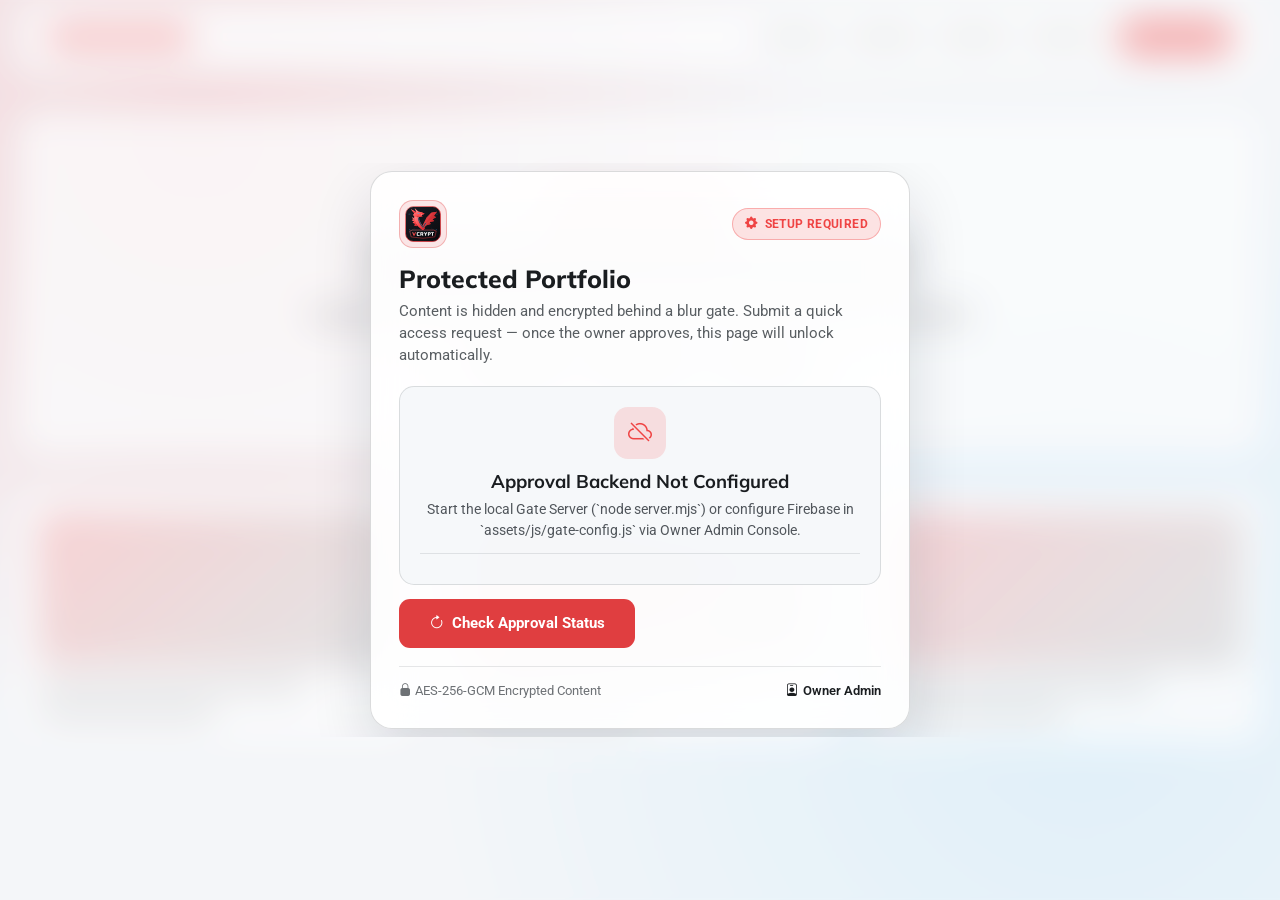
==== commit 54a0f1b2: "Add VCRYPT approval gate, owner admin console, 2-min inactivity timeout, and console lock on leave" ====
--- a/index.html
+++ b/index.html
@@ -4,11 +4,9 @@
 <head>
   <meta charset="utf-8">
   <meta content="width=device-width, initial-scale=1.0" name="viewport">
-  <title>MR Vivek - Portfolio</title>
-  <meta name="description"
-    content="Personal portfolio of Vivek - B.Tech CSE (Computer Networks & Cybersecurity) student and Full Stack Python/Django Developer.">
-  <meta name="keywords"
-    content="Vivek, Portfolio, Computer Networks, Cybersecurity, Python, Django, Full Stack Developer">
+  <meta name="robots" content="noindex, nofollow">
+  <title>Portfolio Access Required</title>
+  <meta name="description" content="Approval-protected portfolio workspace. Request owner permission to view content.">
 
   <!-- Favicons -->
   <link href="assets/img/vcrypt-icon.svg?v=2" rel="icon" type="image/svg+xml">
@@ -35,1183 +33,165 @@
       try {
         var isDark = window.matchMedia('(prefers-color-scheme: dark)').matches;
         document.documentElement.setAttribute('data-theme', isDark ? 'dark' : 'light');
-      } catch (e) { }
+      } catch (e) {}
     })();
   </script>
 
-  <!-- Main CSS File -->
+  <!-- Main & Access Gate CSS Files -->
   <link href="assets/css/main.css" rel="stylesheet">
-
-  <!-- =======================================================
-  * Template Name: Craftivo
-  * Template URL: https://bootstrapmade.com/craftivo-bootstrap-portfolio-template/
-  * Updated: Oct 04 2025 with Bootstrap v5.3.8
-  * Author: BootstrapMade.com
-  * License: https://bootstrapmade.com/license/
-  ======================================================== -->
+  <link href="assets/css/gate.css" rel="stylesheet">
 </head>
 
-<body class="index-page">
-
-  <header id="header" class="header d-flex align-items-center fixed-top">
-    <div class="container-fluid container-xl position-relative d-flex align-items-center">
-
-      <a href="index.html" class="logo d-flex align-items-center me-auto">
-        <h1 class="sitename">MR - VIVEK</h1>
-      </a>
-
-      <nav id="navmenu" class="navmenu">
-        <ul>
-          <li><a href="#hero" class="active">Home</a></li>
-          <li><a href="#about">About</a></li>
-          <li><a href="#resume">Resume</a></li>
-          <li><a href="#services">Services</a></li>
-          <li><a href="#portfolio">Portfolio</a></li>
-          <li><a href="#contact">Contact</a></li>
-        </ul>
-        <i class="mobile-nav-toggle d-xl-none bi bi-list"></i>
-      </nav>
-
-      <a class="btn-getstarted" href="#about">Get Started</a>
-
+<body class="gate-locked-body" data-gate-page="index.html">
+
+  <!-- Decrypted portfolio DOM is injected here only after owner approval -->
+  <div id="vcrypt-unlocked-root" hidden></div>
+
+  <!-- Redacted Blurred Wireframe Preview + Request Access Overlay (zero sensitive data in locked DOM) -->
+  <div id="vcrypt-gate-stage" class="vcrypt-gate-stage">
+    <div class="vcrypt-blurred-backdrop" aria-hidden="true">
+      <div class="vcrypt-fake-navbar">
+        <div class="vcrypt-skel vcrypt-skel-brand"></div>
+        <div class="vcrypt-fake-navlinks">
+          <span class="vcrypt-skel vcrypt-skel-link"></span>
+          <span class="vcrypt-skel vcrypt-skel-link"></span>
+          <span class="vcrypt-skel vcrypt-skel-link"></span>
+          <span class="vcrypt-skel vcrypt-skel-link"></span>
+          <span class="vcrypt-skel vcrypt-skel-cta"></span>
+        </div>
+      </div>
+
+      <div class="vcrypt-fake-hero">
+        <div class="vcrypt-hero-glow"></div>
+        <div class="vcrypt-skel vcrypt-skel-pill"></div>
+        <div class="vcrypt-skel vcrypt-skel-title"></div>
+        <div class="vcrypt-skel vcrypt-skel-subtitle"></div>
+        <div class="vcrypt-fake-chips">
+          <span class="vcrypt-skel vcrypt-skel-chip"></span>
+          <span class="vcrypt-skel vcrypt-skel-chip"></span>
+          <span class="vcrypt-skel vcrypt-skel-chip"></span>
+        </div>
+      </div>
+
+      <div class="vcrypt-fake-grid">
+        <div class="vcrypt-fake-card">
+          <div class="vcrypt-skel vcrypt-skel-thumb"></div>
+          <div class="vcrypt-skel vcrypt-skel-line w-75"></div>
+          <div class="vcrypt-skel vcrypt-skel-line w-50"></div>
+        </div>
+        <div class="vcrypt-fake-card">
+          <div class="vcrypt-skel vcrypt-skel-thumb"></div>
+          <div class="vcrypt-skel vcrypt-skel-line w-75"></div>
+          <div class="vcrypt-skel vcrypt-skel-line w-50"></div>
+        </div>
+        <div class="vcrypt-fake-card">
+          <div class="vcrypt-skel vcrypt-skel-thumb"></div>
+          <div class="vcrypt-skel vcrypt-skel-line w-75"></div>
+          <div class="vcrypt-skel vcrypt-skel-line w-50"></div>
+        </div>
+      </div>
     </div>
-  </header>
-
-  <main class="main">
-
-    <!-- Hero Section -->
-    <section id="hero" class="hero section dark-background">
-
-      <img src="assets/img/profile/hero-bg.jpeg" alt="Cybersecurity and Computer Networking Background"
-        data-aos="fade-in">
-
-      <div class="container" data-aos="fade-up" data-aos-delay="100">
-        <div class="row justify-content-center">
-          <div class="col-lg-8 text-center">
-            <h2>Hi, I'm Vivek</h2>
-            <p>I'm a <span class="typed"
-                data-typed-items="B.Tech CSE (Computer Network &amp; Cybersecurity) Student, Core Cybersecurity Enthusiast, Computer Network Analyzer, Python &amp; Django Full Stack Developer, AI &amp; ML Developer"></span><span
-                class="typed-cursor" aria-hidden="true"></span></p>
-            <div class="social-links">
-              <a href="https://github.com/max-ashwin09" target="_blank" rel="noopener noreferrer" aria-label="GitHub"><i
-                  class="bi bi-github"></i></a>
-              <a href="https://www.linkedin.com/in/vivekknnujiya009" target="_blank" rel="noopener noreferrer"
-                aria-label="LinkedIn"><i class="bi bi-linkedin"></i></a>
+
+    <div class="vcrypt-frosted-veil" role="dialog" aria-modal="true" aria-labelledby="vcryptGateTitle">
+      <div class="vcrypt-gate-card">
+        <div class="vcrypt-gate-header">
+          <div class="vcrypt-brand-emblem">
+            <img src="assets/img/vcrypt-icon.svg?v=2" alt="VCRYPT Shield" width="38" height="38">
+          </div>
+          <div class="vcrypt-badge-pill" id="vcryptStatusBadge">
+            <i class="bi bi-shield-lock-fill"></i>
+            <span>Approval Required</span>
+          </div>
+        </div>
+
+        <h1 id="vcryptGateTitle" class="vcrypt-gate-title">Protected Portfolio</h1>
+        <p id="vcryptGateSubtitle" class="vcrypt-gate-subtitle">
+          Content is hidden and encrypted behind a blur gate. Submit a quick access request — once the owner approves, this page will unlock automatically.
+        </p>
+
+        <!-- Checking existing session state -->
+        <div id="vcryptLoadingState" class="vcrypt-state-box">
+          <div class="vcrypt-spinner" aria-hidden="true"></div>
+          <p class="mb-0">Checking authorization status...</p>
+        </div>
+
+        <!-- Request to View Form -->
+        <form id="vcryptRequestForm" class="vcrypt-request-form" hidden>
+          <div class="vcrypt-field-row">
+            <div class="vcrypt-field">
+              <label for="reqName">Your Name <span class="text-danger">*</span></label>
+              <input id="reqName" name="name" type="text" placeholder="e.g., Rahul Sharma" required maxlength="80" autocomplete="name">
             </div>
-          </div>
-        </div>
-      </div>
-
-    </section><!-- /Hero Section -->
-
-    <!-- About Section -->
-    <section id="about" class="about section">
-
-      <!-- Section Title -->
-      <div class="container section-title" data-aos="fade-up">
-        <span class="subtitle">About Me</span>
-        <h2>About Me</h2>
-        <p>Passionate and goal-oriented Computer Science and Engineering (CSE) diploma graduate and B.Tech CSE (Computer
-          Network and Cybersecurity) student with a strong foundation in software development and cybersecurity.</p>
-      </div><!-- End Section Title -->
-
-      <div class="container" data-aos="fade-up" data-aos-delay="100">
-
-        <div class="row gy-5">
-          <div class="col-lg-4" data-aos="zoom-in" data-aos-delay="150">
-            <div class="profile-card">
-              <div class="profile-header">
-                <div class="profile-avatar">
-                  <img src="assets/img/profile/cyber-avatar.jpg" class="img-fluid"
-                    alt="Vivek — Cybersecurity &amp; Computer Networking">
-                  <div class="status-indicator"></div>
-                </div>
-                <h3>Vivek</h3>
-                <span class="role">B.Tech CSE (Networking &amp; Cybersecurity)</span>
-                <div class="rating">
-                  <i class="bi bi-star-fill"></i>
-                  <i class="bi bi-star-fill"></i>
-                  <i class="bi bi-star-fill"></i>
-                  <i class="bi bi-star-fill"></i>
-                  <i class="bi bi-star-half"></i>
-                  <span>76.8% Diploma</span>
-                </div>
-              </div>
-
-              <div class="profile-stats">
-                <div class="stat-item">
-                  <h4>12+</h4>
-                  <p>Projects</p>
-                </div>
-                <div class="stat-item">
-                  <h4>3.5+ Yrs</h4>
-                  <p>Operations &amp; Tech</p>
-                </div>
-              </div>
-
-              <div class="profile-actions">
-                <a href="assets/img/vivek(cv).pdf" class="btn-primary" target="_blank" rel="noopener noreferrer"><i
-                    class="bi bi-download"></i> Download CV</a>
-                <a href="#contact" class="btn-secondary"><i class="bi bi-envelope"></i> Contact</a>
-              </div>
-
-              <div class="social-connect">
-                <a href="https://www.linkedin.com/in/vivekknnujiya009" target="_blank" rel="noopener noreferrer"
-                  aria-label="LinkedIn"><i class="bi bi-linkedin"></i></a>
-                <a href="https://github.com/max-ashwin09" target="_blank" rel="noopener noreferrer"
-                  aria-label="GitHub"><i class="bi bi-github"></i></a>
-                <a href="mailto:mr.vivek7009@gmail.com" aria-label="Email"><i class="bi bi-envelope-fill"></i></a>
-                <a href="#portfolio" aria-label="Portfolio"><i class="bi bi-briefcase-fill"></i></a>
-              </div>
+            <div class="vcrypt-field">
+              <label for="reqEmail">Email Address <span class="text-danger">*</span></label>
+              <input id="reqEmail" name="email" type="email" placeholder="you@example.com" required maxlength="120" autocomplete="email">
             </div>
           </div>
 
-          <div class="col-lg-8" data-aos="fade-left" data-aos-delay="200">
-            <div class="content-wrapper">
-              <div class="bio-section">
-                <div class="section-tag">Profile</div>
-                <h2>Core Cybersecurity, Networking &amp; Software Development</h2>
-
-                <p>
-                  Passionate and goal-oriented Computer Science and Engineering (CSE) diploma graduate currently
-                  pursuing B.Tech in CSE (Computer Network and Cybersecurity) at Galgotias University, Greater Noida,
-                  Uttar Pradesh.
-                </p>
-
-                <p>
-                  Focused on core Computer Networking (TCP/IP, OSI architecture, routing &amp; switching, packet
-                  analysis, Linux systems) and Core Cybersecurity (vulnerability assessment, network defense,
-                  penetration testing fundamentals, secure OTP/auth workflows), alongside building scalable full-stack
-                  applications with Python, Django, Java, React, SQL, and AI/ML.
-                </p>
-              </div>
-
-              <div class="details-grid">
-                <div class="detail-item" data-aos="fade-up" data-aos-delay="250">
-                  <i class="bi bi-mortarboard"></i>
-                  <div class="detail-content">
-                    <span>Current Degree</span>
-                    <strong>Pursuing B.Tech CSE (Computer Network &amp; Cybersecurity)</strong>
-                  </div>
-                </div>
-
-                <div class="detail-item" data-aos="fade-up" data-aos-delay="300">
-                  <i class="bi bi-award"></i>
-                  <div class="detail-content">
-                    <span>Diploma</span>
-                    <strong>CSE Diploma — 76.8% (First Division)</strong>
-                  </div>
-                </div>
-
-                <div class="detail-item" data-aos="fade-up" data-aos-delay="350">
-                  <i class="bi bi-geo-alt"></i>
-                  <div class="detail-content">
-                    <span>Based In</span>
-                    <strong>Greater Noida, Uttar Pradesh</strong>
-                  </div>
-                </div>
-
-                <div class="detail-item" data-aos="fade-up" data-aos-delay="100">
-                  <i class="bi bi-envelope"></i>
-                  <div class="detail-content">
-                    <span>Email</span>
-                    <strong>mr.vivek7009@gmail.com</strong>
-                  </div>
-                </div>
-
-                <div class="detail-item" data-aos="fade-up" data-aos-delay="150">
-                  <i class="bi bi-phone"></i>
-                  <div class="detail-content">
-                    <span>Phone</span>
-                    <strong>+91-9518057009</strong>
-                  </div>
-                </div>
-
-                <div class="detail-item" data-aos="fade-up" data-aos-delay="200">
-                  <i class="bi bi-github"></i>
-                  <div class="detail-content">
-                    <span>GitHub</span>
-                    <strong>github.com/max-ashwin09</strong>
-                  </div>
-                </div>
-              </div>
-
-              <div class="skills-showcase" data-aos="fade-up" data-aos-delay="250">
-                <div class="section-tag">Core Skills</div>
-                <h3>Technical Proficiency</h3>
-
-                <div class="skills-list skills-animation">
-                  <div class="skill-item">
-                    <div class="skill-info">
-                      <span class="skill-name">Computer Networking (TCP/IP, OSI, Packet Analysis)</span>
-                      <span class="skill-percent">88%</span>
-                    </div>
-                    <div class="progress">
-                      <div class="progress-bar" role="progressbar" aria-valuenow="88" aria-valuemin="0"
-                        aria-valuemax="100"></div>
-                    </div>
-                  </div>
-
-                  <div class="skill-item">
-                    <div class="skill-info">
-                      <span class="skill-name">Core Cybersecurity &amp; Penetration Testing</span>
-                      <span class="skill-percent">85%</span>
-                    </div>
-                    <div class="progress">
-                      <div class="progress-bar" role="progressbar" aria-valuenow="85" aria-valuemin="0"
-                        aria-valuemax="100"></div>
-                    </div>
-                  </div>
-
-                  <div class="skill-item">
-                    <div class="skill-info">
-                      <span class="skill-name">Linux Administration &amp; Network Troubleshooting</span>
-                      <span class="skill-percent">88%</span>
-                    </div>
-                    <div class="progress">
-                      <div class="progress-bar" role="progressbar" aria-valuenow="88" aria-valuemin="0"
-                        aria-valuemax="100"></div>
-                    </div>
-                  </div>
-
-                  <div class="skill-item">
-                    <div class="skill-info">
-                      <span class="skill-name">Python &amp; Django (Full Stack Backend)</span>
-                      <span class="skill-percent">88%</span>
-                    </div>
-                    <div class="progress">
-                      <div class="progress-bar" role="progressbar" aria-valuenow="88" aria-valuemin="0"
-                        aria-valuemax="100"></div>
-                    </div>
-                  </div>
-
-                  <div class="skill-item">
-                    <div class="skill-info">
-                      <span class="skill-name">HTML, CSS, Bootstrap, JavaScript &amp; React</span>
-                      <span class="skill-percent">85%</span>
-                    </div>
-                    <div class="progress">
-                      <div class="progress-bar" role="progressbar" aria-valuenow="85" aria-valuemin="0"
-                        aria-valuemax="100"></div>
-                    </div>
-                  </div>
-
-                  <div class="skill-item">
-                    <div class="skill-info">
-                      <span class="skill-name">SQL / MySQL &amp; Database Security</span>
-                      <span class="skill-percent">80%</span>
-                    </div>
-                    <div class="progress">
-                      <div class="progress-bar" role="progressbar" aria-valuenow="80" aria-valuemin="0"
-                        aria-valuemax="100"></div>
-                    </div>
-                  </div>
-
-                  <div class="skill-item">
-                    <div class="skill-info">
-                      <span class="skill-name">NLP, ML, DL &amp; Neural Networks</span>
-                      <span class="skill-percent">75%</span>
-                    </div>
-                    <div class="progress">
-                      <div class="progress-bar" role="progressbar" aria-valuenow="75" aria-valuemin="0"
-                        aria-valuemax="100"></div>
-                    </div>
-                  </div>
-
-                  <div class="skill-item">
-                    <div class="skill-info">
-                      <span class="skill-name">MS Office &amp; E-Commerce Operations (FBA)</span>
-                      <span class="skill-percent">90%</span>
-                    </div>
-                    <div class="progress">
-                      <div class="progress-bar" role="progressbar" aria-valuenow="90" aria-valuemin="0"
-                        aria-valuemax="100"></div>
-                    </div>
-                  </div>
-                </div>
-              </div>
+          <div class="vcrypt-field">
+            <label for="reqPurpose">Purpose <span class="text-danger">*</span></label>
+            <select id="reqPurpose" name="purpose" required>
+              <option value="Recruiter / Hiring Review">Recruiter / Hiring Review</option>
+              <option value="Client / Freelance Inquiry">Client / Freelance Inquiry</option>
+              <option value="Collaboration / Tech Review">Collaboration / Tech Review</option>
+              <option value="General Portfolio View">General Portfolio View</option>
+            </select>
+          </div>
+
+          <div class="vcrypt-field">
+            <label for="reqReason">Message / Why do you want access? <span class="text-danger">*</span></label>
+            <textarea id="reqReason" name="reason" rows="2" placeholder="Briefly describe why you'd like to view this portfolio..." required maxlength="400"></textarea>
+          </div>
+
+          <div id="vcryptFormError" class="vcrypt-alert vcrypt-alert-error" hidden></div>
+
+          <button type="submit" id="vcryptSubmitBtn" class="vcrypt-primary-btn">
+            <i class="bi bi-send-check"></i>
+            <span>Request to View</span>
+          </button>
+        </form>
+
+        <!-- Pending / Rejected / Revoked / Configuration Error Status Panel -->
+        <div id="vcryptStatusPanel" class="vcrypt-status-panel" hidden>
+          <div class="vcrypt-status-card">
+            <div class="vcrypt-status-icon" id="vcryptPanelIcon">
+              <i class="bi bi-hourglass-split"></i>
             </div>
-          </div>
-        </div>
-
-      </div>
-
-    </section><!-- /About Section -->
-
-    <!-- Resume Section -->
-    <section id="resume" class="resume section">
-
-      <!-- Section Title -->
-      <div class="container section-title" data-aos="fade-up">
-        <span class="subtitle">Resume</span>
-        <h2>Resume</h2>
-        <p>Academic credentials, technical training, hands-on industry experience, and certifications in software
-          development, cybersecurity, and operations.</p>
-      </div><!-- End Section Title -->
-
-      <div class="container" data-aos="fade-up" data-aos-delay="100">
-
-        <div class="row gy-5">
-          <div class="col-lg-6">
-            <div class="experience-section">
-              <div class="section-header" data-aos="fade-right" data-aos-delay="200">
-                <div class="header-content">
-                  <span class="section-badge">Experience</span>
-                  <h2>Work &amp; Training Journey</h2>
-                  <p>Hands-on experience spanning Python &amp; Django Full Stack summer training, 3+ years in E-Commerce
-                    Operations (FBA), order management, Excel data entry, and cybercafe support.</p>
-                </div>
-              </div>
-
-              <div class="experience-cards">
-                <div class="exp-card featured" data-aos="zoom-in" data-aos-delay="300">
-                  <div class="card-header">
-                    <div class="company-logo">
-                      <i class="bi bi-laptop"></i>
-                    </div>
-                    <div class="period-badge">Training</div>
-                  </div>
-                  <div class="card-body">
-                    <h3>Full Stack Developer Summer Training (Python With Django)</h3>
-                    <p class="company-name">Techpile Technology Pvt. Ltd., Lucknow</p>
-                    <span class="duration">45 Days</span>
-                    <p class="description">Completed intensive 45-day summer training in full-stack web development
-                      using Python, Django, HTML, CSS, Bootstrap, JavaScript, and SQL.</p>
-                    <div class="skills-tags">
-                      <span class="skill-tag">Python</span>
-                      <span class="skill-tag">Django</span>
-                      <span class="skill-tag">SQL &amp; Frontend</span>
-                    </div>
-                  </div>
-                </div>
-
-                <div class="exp-card" data-aos="zoom-in" data-aos-delay="350">
-                  <div class="card-header">
-                    <div class="company-logo">
-                      <i class="bi bi-buildings"></i>
-                    </div>
-                  </div>
-                  <div class="card-body">
-                    <h3>E-Commerce Operations With FBA</h3>
-                    <p class="company-name">Flooring India Co., Panipat, Haryana</p>
-                    <span class="duration">3 Years 4 Months</span>
-                    <p class="description">Managed end-to-end E-Commerce operations with Fulfillment by Amazon (FBA),
-                      catalog maintenance, and operational workflows.</p>
-                  </div>
-                </div>
-
-                <div class="exp-card" data-aos="zoom-in" data-aos-delay="400">
-                  <div class="card-header">
-                    <div class="company-logo">
-                      <i class="bi bi-file-earmark-spreadsheet"></i>
-                    </div>
-                  </div>
-                  <div class="card-body">
-                    <h3>Excel Data Entry</h3>
-                    <p class="company-name">Raymons Textile, Panipat, Haryana</p>
-                    <span class="duration">8 Months</span>
-                    <p class="description">Handled accurate Excel data entry, record keeping, and reporting using MS
-                      Office and basic computer applications.</p>
-                  </div>
-                </div>
-
-                <div class="exp-card" data-aos="zoom-in" data-aos-delay="450">
-                  <div class="card-header">
-                    <div class="company-logo">
-                      <i class="bi bi-bag-check"></i>
-                    </div>
-                  </div>
-                  <div class="card-body">
-                    <h3>Order Management (Part-time)</h3>
-                    <p class="company-name">Blinkit</p>
-                    <span class="duration">4 Months</span>
-                    <p class="description">Managed part-time order processing, dispatch tracking, and operational
-                      coordination.</p>
-                  </div>
-                </div>
-
-                <div class="exp-card" data-aos="zoom-in" data-aos-delay="500">
-                  <div class="card-header">
-                    <div class="company-logo">
-                      <i class="bi bi-pc-display"></i>
-                    </div>
-                  </div>
-                  <div class="card-body">
-                    <h3>Cybercafe Support</h3>
-                    <p class="company-name">S.S Communication, Panipat, Haryana</p>
-                    <span class="duration">2–3 Months</span>
-                    <p class="description">Provided system support, troubleshooting, online form assistance, and MS
-                      Office application support.</p>
-                  </div>
-                </div>
-              </div>
-            </div>
-          </div>
-
-          <div class="col-lg-6">
-            <div class="education-section">
-              <div class="section-header" data-aos="fade-left" data-aos-delay="200">
-                <div class="header-content">
-                  <span class="section-badge">Education</span>
-                  <h2>Academic Background</h2>
-                  <p>Progressive academic track from High School Merit and CSE Diploma (First Division) to B.Tech in
-                    Computer Networks and Cybersecurity.</p>
-                </div>
-              </div>
-
-              <div class="education-timeline" data-aos="fade-left" data-aos-delay="300">
-                <div class="timeline-track">
-                  <div class="timeline-item">
-                    <div class="timeline-marker">
-                      <i class="bi bi-mortarboard-fill"></i>
-                    </div>
-                    <div class="timeline-content">
-                      <div class="education-meta">
-                        <span class="year-range">Pursuing</span>
-                        <span class="degree-level">B.Tech</span>
-                      </div>
-                      <h4>B.Tech in CSE (Computer Network and Cybersecurity)</h4>
-                      <p class="institution">Galgotias University, Greater Noida, Uttar Pradesh</p>
-                      <p class="description">Specializing in Computer Networks, Cybersecurity, and software engineering
-                        principles.</p>
-                    </div>
-                  </div>
-
-                  <div class="timeline-item">
-                    <div class="timeline-marker">
-                      <i class="bi bi-book"></i>
-                    </div>
-                    <div class="timeline-content">
-                      <div class="education-meta">
-                        <span class="year-range">2023 – 2025</span>
-                        <span class="degree-level">Diploma</span>
-                      </div>
-                      <h4>Diploma in Computer Science &amp; Engineering</h4>
-                      <p class="institution">Mahamaya Polytechnic of IT, Gorakhpur, Uttar Pradesh</p>
-                      <div class="achievement">
-                        <i class="bi bi-award"></i>
-                        <span>Percentage: 76.8% (Pass with First Division)</span>
-                      </div>
-                    </div>
-                  </div>
-
-                  <div class="timeline-item">
-                    <div class="timeline-marker">
-                      <i class="bi bi-journal-text"></i>
-                    </div>
-                    <div class="timeline-content">
-                      <div class="education-meta">
-                        <span class="year-range">2021 – 2022</span>
-                        <span class="degree-level">12th</span>
-                      </div>
-                      <h4>Intermediate (12th)</h4>
-                      <p class="institution">Govt. Model Sanskriti Sr. Sec. School, Panipat, Haryana</p>
-                      <div class="achievement">
-                        <i class="bi bi-award"></i>
-                        <span>Percentage: 67.4% (Pass with First Division)</span>
-                      </div>
-                    </div>
-                  </div>
-
-                  <div class="timeline-item">
-                    <div class="timeline-marker">
-                      <i class="bi bi-journal-check"></i>
-                    </div>
-                    <div class="timeline-content">
-                      <div class="education-meta">
-                        <span class="year-range">2019 – 2020</span>
-                        <span class="degree-level">10th</span>
-                      </div>
-                      <h4>High School (10th)</h4>
-                      <p class="institution">Swastik Bal Vikas Sr. Sec. School, Panipat, Haryana</p>
-                      <div class="achievement">
-                        <i class="bi bi-award"></i>
-                        <span>Percentage: 88.8% (Pass with MERIT)</span>
-                      </div>
-                    </div>
-                  </div>
-
-                  <div class="timeline-item">
-                    <div class="timeline-marker">
-                      <i class="bi bi-patch-check-fill"></i>
-                    </div>
-                    <div class="timeline-content">
-                      <div class="education-meta">
-                        <span class="year-range">Certifications</span>
-                        <span class="degree-level">Verified</span>
-                      </div>
-                      <h4>Certifications &amp; Workshops</h4>
-                      <div class="certifications-list">
-                        <div class="cert-item">
-                          <span class="cert-name">45 Days Training Certificate in Full Stack Developer — Techpile
-                            Technology, Lucknow</span>
-                          <span class="cert-year">45 Days</span>
-                        </div>
-                        <div class="cert-item">
-                          <span class="cert-name">Geo-data Sharing and Cyber Security — ISRO</span>
-                          <span class="cert-year">ISRO</span>
-                        </div>
-                        <div class="cert-item">
-                          <span class="cert-name">E-Commerce Operations Certificate — P.V.S Academy, Panipat</span>
-                          <span class="cert-year">P.V.S</span>
-                        </div>
-                        <div class="cert-item">
-                          <span class="cert-name">Excel &amp; Basic Computer Certificate — P.V.S Academy, Panipat</span>
-                          <span class="cert-year">P.V.S</span>
-                        </div>
-                        <div class="cert-item">
-                          <span class="cert-name">1–2 Week Certified Workshops on Frontend &amp; Backend (Python)
-                            Development</span>
-                          <span class="cert-year">1–2 Wks</span>
-                        </div>
-                      </div>
-                    </div>
-                  </div>
-                </div>
-              </div>
-            </div>
-          </div>
-        </div>
-
-      </div>
-
-    </section><!-- /Resume Section -->
-
-    <!-- Services Section -->
-    <section id="services" class="services section">
-
-      <!-- Section Title -->
-      <div class="container section-title" data-aos="fade-up">
-        <span class="subtitle">Services</span>
-        <h2>Focus Areas &amp; Skills</h2>
-        <p>Practical capabilities across Software Development, Python &amp; Django, AI/ML, Computer Networks &amp;
-          Cybersecurity, SQL, and E-Commerce Operations.</p>
-      </div><!-- End Section Title -->
-
-      <div class="container" data-aos="fade-up" data-aos-delay="100">
-
-        <div class="row gy-4">
-          <div class="col-lg-3 col-md-6" data-aos="zoom-in" data-aos-delay="100">
-            <div class="service-item">
-              <div class="icon-wrapper">
-                <i class="bi bi-diagram-3"></i>
-              </div>
-              <h4>Computer Networking</h4>
-              <p>TCP/IP &amp; OSI model, subnetting, DNS/DHCP, routing &amp; switching concepts, HTTP analysis, and
-                network troubleshooting.</p>
-              <a href="service-details.html" class="read-more">
-                <span>Explore</span>
-                <i class="bi bi-arrow-right"></i>
-              </a>
-            </div>
-          </div>
-
-          <div class="col-lg-3 col-md-6" data-aos="zoom-in" data-aos-delay="200">
-            <div class="service-item featured">
-              <div class="featured-tag">Core</div>
-              <div class="icon-wrapper">
-                <i class="bi bi-shield-lock"></i>
-              </div>
-              <h4>Core Cybersecurity</h4>
-              <p>Vulnerability assessment, penetration testing basics, network defense, OTP/auth security, and ISRO
-                Cyber Security certified.</p>
-              <a href="service-details.html" class="read-more">
-                <span>Explore</span>
-                <i class="bi bi-arrow-right"></i>
-              </a>
-            </div>
-          </div>
-
-          <div class="col-lg-3 col-md-6" data-aos="zoom-in" data-aos-delay="300">
-            <div class="service-item">
-              <div class="icon-wrapper">
-                <i class="bi bi-code-slash"></i>
-              </div>
-              <h4>Full Stack Development</h4>
-              <p>Production-ready web apps with Python, Django, Java Spring Boot, React, TypeScript, Bootstrap, and SQL.
-              </p>
-              <a href="service-details.html" class="read-more">
-                <span>Explore</span>
-                <i class="bi bi-arrow-right"></i>
-              </a>
-            </div>
-          </div>
-
-          <div class="col-lg-3 col-md-6" data-aos="zoom-in" data-aos-delay="400">
-            <div class="service-item">
-              <div class="icon-wrapper">
-                <i class="bi bi-terminal"></i>
-              </div>
-              <h4>Linux &amp; System Security</h4>
-              <p>Linux CLI administration, file permissions, firewall/port auditing, service monitoring, and shell
-                troubleshooting.</p>
-              <a href="service-details.html" class="read-more">
-                <span>Explore</span>
-                <i class="bi bi-arrow-right"></i>
-              </a>
-            </div>
-          </div>
-
-          <div class="col-lg-3 col-md-6" data-aos="zoom-in" data-aos-delay="100">
-            <div class="service-item">
-              <div class="icon-wrapper">
-                <i class="bi bi-cpu"></i>
-              </div>
-              <h4>AI, ML &amp; Risk Analytics</h4>
-              <p>NLP/ML task automation assistants, DeFi wallet risk scoring, and AI-powered smart search &amp; privacy
-                features.</p>
-              <a href="service-details.html" class="read-more">
-                <span>Explore</span>
-                <i class="bi bi-arrow-right"></i>
-              </a>
-            </div>
-          </div>
-
-          <div class="col-lg-3 col-md-6" data-aos="zoom-in" data-aos-delay="200">
-            <div class="service-item">
-              <div class="icon-wrapper">
-                <i class="bi bi-database"></i>
-              </div>
-              <h4>SQL &amp; Secure Databases</h4>
-              <p>Relational schema design, Raw JDBC/ORM data layers, query optimization, and authenticated CRUD
-                workflows.</p>
-              <a href="service-details.html" class="read-more">
-                <span>Explore</span>
-                <i class="bi bi-arrow-right"></i>
-              </a>
-            </div>
-          </div>
-
-          <div class="col-lg-3 col-md-6" data-aos="zoom-in" data-aos-delay="300">
-            <div class="service-item">
-              <div class="icon-wrapper">
-                <i class="bi bi-cart-check"></i>
-              </div>
-              <h4>E-Commerce &amp; FBA</h4>
-              <p>3+ years experience in Amazon FBA operations, order management, and catalog coordination.</p>
-              <a href="service-details.html" class="read-more">
-                <span>Explore</span>
-                <i class="bi bi-arrow-right"></i>
-              </a>
-            </div>
-          </div>
-
-          <div class="col-lg-3 col-md-6" data-aos="zoom-in" data-aos-delay="400">
-            <div class="service-item">
-              <div class="icon-wrapper">
-                <i class="bi bi-file-earmark-spreadsheet"></i>
-              </div>
-              <h4>MS Office &amp; Operations</h4>
-              <p>Certified in Excel &amp; Basic Computer applications with real-world data entry and technical support
-                experience.</p>
-              <a href="service-details.html" class="read-more">
-                <span>Explore</span>
-                <i class="bi bi-arrow-right"></i>
-              </a>
-            </div>
-          </div>
-
-        </div>
-
-        <div class="row mt-5">
-          <div class="col-12" data-aos="fade-up" data-aos-delay="200">
-            <div class="cta-box">
-              <div class="row align-items-center">
-                <div class="col-lg-8">
-                  <h3>Open to Software Development &amp; Cybersecurity Roles</h3>
-                  <p>Continuously upgrading skills and ready to contribute through internships, projects, and technical
-                    roles.</p>
-                </div>
-                <div class="col-lg-4 text-lg-end text-center">
-                  <a href="#contact" class="cta-btn">Get In Touch</a>
-                </div>
-              </div>
-            </div>
-          </div>
-        </div>
-
-      </div>
-
-    </section><!-- /Services Section -->
-
-    <!-- Portfolio Section -->
-    <section id="portfolio" class="portfolio section">
-
-      <!-- Section Title -->
-      <div class="container section-title" data-aos="fade-up">
-        <span class="subtitle">Projects</span>
-        <h2>Featured Projects</h2>
-        <p>Major flagship software, enterprise banking, AI/ML, DeFi analytics, and Django full-stack projects from my
-          GitHub and academic work.</p>
-      </div><!-- End Section Title -->
-
-      <div class="container" data-aos="fade-up" data-aos-delay="100">
-
-        <div class="isotope-layout" data-default-filter="*" data-layout="masonry" data-sort="original-order">
-          <ul class="portfolio-filters isotope-filters" data-aos="fade-up" data-aos-delay="200">
-            <li data-filter="*" class="filter-active">All Projects</li>
-            <li data-filter=".filter-ai">AI &amp; FinTech Analytics</li>
-            <li data-filter=".filter-fullstack">Enterprise &amp; Full Stack</li>
-            <li data-filter=".filter-django">Django &amp; Security</li>
-          </ul>
-
-          <div class="row gy-4 isotope-container" data-aos="fade-up" data-aos-delay="300">
-            <div class="col-lg-4 col-md-6 portfolio-item isotope-item filter-ai">
-              <div class="portfolio-card">
-                <div class="portfolio-image-container">
-                  <img src="assets/img/portfolio/project-sahaaye.jpg" alt="Project Sahaaye — AI Social Seva Platform"
-                    class="img-fluid" loading="lazy">
-                  <div class="portfolio-overlay">
-                    <div class="portfolio-info">
-                      <span class="project-category">AI &amp; Social Platform</span>
-                      <h4>Project Sahaaye</h4>
-                    </div>
-                    <div class="portfolio-actions">
-                      <a href="assets/img/portfolio/project-sahaaye.jpg" class="glightbox portfolio-link"
-                        aria-label="Preview Project Sahaaye image">
-                        <i class="bi bi-plus-lg"></i>
-                      </a>
-                      <a href="https://github.com/max-ashwin09/Project_Sahaaye" target="_blank"
-                        rel="noopener noreferrer" aria-label="View Project Sahaaye on GitHub">
-                        <i class="bi bi-github"></i>
-                      </a>
-                      <a href="portfolio-details.html#sahaaye" class="portfolio-details"
-                        aria-label="View Project Sahaaye details">
-                        <i class="bi bi-arrow-right"></i>
-                      </a>
-                    </div>
-                  </div>
-                </div>
-                <div class="portfolio-body">
-                  <span class="portfolio-category-badge">AI &amp; Web / Android</span>
-                  <h4 class="portfolio-title">Project Sahaaye</h4>
-                  <p class="portfolio-desc">AI-powered social seva platform with location-based discovery, smart search,
-                    AI category suggestions, photo/video reporting, and face blurring for privacy.</p>
-                  <div class="portfolio-meta">
-                    <div class="project-tags">
-                      <span class="tag">TypeScript</span>
-                      <span class="tag">AI / Privacy</span>
-                      <span class="tag">Web &amp; Android</span>
-                    </div>
-                    <div class="portfolio-links-group">
-                      <a href="https://github.com/max-ashwin09/Project_Sahaaye" target="_blank"
-                        rel="noopener noreferrer" class="portfolio-repo-link"><i class="bi bi-github"></i> Repo</a>
-                      <a href="portfolio-details.html#sahaaye" class="portfolio-details-link">Details <i
-                          class="bi bi-arrow-right"></i></a>
-                    </div>
-                  </div>
-                </div>
-              </div>
-            </div>
-
-            <div class="col-lg-4 col-md-6 portfolio-item isotope-item filter-fullstack">
-              <div class="portfolio-card">
-                <div class="portfolio-image-container">
-                  <img src="assets/img/portfolio/project-bharatbank.jpg" alt="Project BharatBank — Core Banking System"
-                    class="img-fluid" loading="lazy">
-                  <div class="portfolio-overlay">
-                    <div class="portfolio-info">
-                      <span class="project-category">Enterprise FinTech</span>
-                      <h4>Project BharatBank</h4>
-                    </div>
-                    <div class="portfolio-actions">
-                      <a href="assets/img/portfolio/project-bharatbank.jpg" class="glightbox portfolio-link"
-                        aria-label="Preview Project BharatBank image">
-                        <i class="bi bi-plus-lg"></i>
-                      </a>
-                      <a href="https://github.com/max-ashwin09/Project-BharatBank" target="_blank"
-                        rel="noopener noreferrer" aria-label="View Project BharatBank on GitHub">
-                        <i class="bi bi-github"></i>
-                      </a>
-                      <a href="portfolio-details.html#bharatbank" class="portfolio-details"
-                        aria-label="View Project BharatBank details">
-                        <i class="bi bi-arrow-right"></i>
-                      </a>
-                    </div>
-                  </div>
-                </div>
-                <div class="portfolio-body">
-                  <span class="portfolio-category-badge">Enterprise Core Banking</span>
-                  <h4 class="portfolio-title">BharatBank (BNB Core Banking)</h4>
-                  <p class="portfolio-desc">Enterprise Core Banking System engineered with Java 17 LTS, Spring Boot 3,
-                    Jakarta Servlets 6, Raw JDBC, React 19 SPA, and Tailwind CSS.</p>
-                  <div class="portfolio-meta">
-                    <div class="project-tags">
-                      <span class="tag">Java 17</span>
-                      <span class="tag">Spring Boot 3</span>
-                      <span class="tag">React 19</span>
-                      <span class="tag">JDBC</span>
-                    </div>
-                    <div class="portfolio-links-group">
-                      <a href="https://github.com/max-ashwin09/Project-BharatBank" target="_blank"
-                        rel="noopener noreferrer" class="portfolio-repo-link"><i class="bi bi-github"></i> Repo</a>
-                      <a href="portfolio-details.html#bharatbank" class="portfolio-details-link">Details <i
-                          class="bi bi-arrow-right"></i></a>
-                    </div>
-                  </div>
-                </div>
-              </div>
-            </div>
-
-            <div class="col-lg-4 col-md-6 portfolio-item isotope-item filter-ai">
-              <div class="portfolio-card">
-                <div class="portfolio-image-container">
-                  <img src="assets/img/portfolio/project-ai-assistant.jpg" alt="Advanced Personal AI Assistant"
-                    class="img-fluid" loading="lazy">
-                  <div class="portfolio-overlay">
-                    <div class="portfolio-info">
-                      <span class="project-category">Python, NLP &amp; ML</span>
-                      <h4>Advanced Personal AI Assistant</h4>
-                    </div>
-                    <div class="portfolio-actions">
-                      <a href="assets/img/portfolio/project-ai-assistant.jpg" class="glightbox portfolio-link"
-                        aria-label="Preview Advanced Personal AI Assistant image">
-                        <i class="bi bi-plus-lg"></i>
-                      </a>
-                      <a href="https://github.com/max-ashwin09/Advanced-Personal-AI-Assistent" target="_blank"
-                        rel="noopener noreferrer" aria-label="View Advanced Personal AI Assistant on GitHub">
-                        <i class="bi bi-github"></i>
-                      </a>
-                      <a href="portfolio-details.html#ai-assistant" class="portfolio-details"
-                        aria-label="View Advanced Personal AI Assistant details">
-                        <i class="bi bi-arrow-right"></i>
-                      </a>
-                    </div>
-                  </div>
-                </div>
-                <div class="portfolio-body">
-                  <span class="portfolio-category-badge">Python &amp; AI Automation</span>
-                  <h4 class="portfolio-title">Advanced Personal AI Assistant</h4>
-                  <p class="portfolio-desc">AI assistant powered by NLP, ML, DL, and Neural Networks for app automation,
-                    content writing, image generation, real-time search, and chatbot responses.</p>
-                  <div class="portfolio-meta">
-                    <div class="project-tags">
-                      <span class="tag">Python</span>
-                      <span class="tag">NLP / ML / DL</span>
-                      <span class="tag">Neural Networks</span>
-                    </div>
-                    <div class="portfolio-links-group">
-                      <a href="https://github.com/max-ashwin09/Advanced-Personal-AI-Assistent" target="_blank"
-                        rel="noopener noreferrer" class="portfolio-repo-link"><i class="bi bi-github"></i> Repo</a>
-                      <a href="portfolio-details.html#ai-assistant" class="portfolio-details-link">Details <i
-                          class="bi bi-arrow-right"></i></a>
-                    </div>
-                  </div>
-                </div>
-              </div>
-            </div>
-
-            <div class="col-lg-4 col-md-6 portfolio-item isotope-item filter-ai">
-              <div class="portfolio-card">
-                <div class="portfolio-image-container">
-                  <img src="assets/img/portfolio/project-aave-credit.jpg" alt="Aave DeFi Credit Score" class="img-fluid"
-                    loading="lazy">
-                  <div class="portfolio-overlay">
-                    <div class="portfolio-info">
-                      <span class="project-category">Python &amp; DeFi Risk</span>
-                      <h4>Aave Credit Score</h4>
-                    </div>
-                    <div class="portfolio-actions">
-                      <a href="assets/img/portfolio/project-aave-credit.jpg" class="glightbox portfolio-link"
-                        aria-label="Preview Aave Credit Score image">
-                        <i class="bi bi-plus-lg"></i>
-                      </a>
-                      <a href="https://github.com/max-ashwin09/aave-credit-score" target="_blank"
-                        rel="noopener noreferrer" aria-label="View Aave Credit Score on GitHub">
-                        <i class="bi bi-github"></i>
-                      </a>
-                      <a href="portfolio-details.html#aave-credit" class="portfolio-details"
-                        aria-label="View Aave Credit Score details">
-                        <i class="bi bi-arrow-right"></i>
-                      </a>
-                    </div>
-                  </div>
-                </div>
-                <div class="portfolio-body">
-                  <span class="portfolio-category-badge">Python &amp; DeFi Analytics</span>
-                  <h4 class="portfolio-title">Aave DeFi Credit Scoring</h4>
-                  <p class="portfolio-desc">Python wallet risk &amp; credit scoring analytics pipeline evaluating
-                    on-chain DeFi lending and repayment patterns across Aave protocol activity.</p>
-                  <div class="portfolio-meta">
-                    <div class="project-tags">
-                      <span class="tag">Python</span>
-                      <span class="tag">DeFi Risk</span>
-                      <span class="tag">Credit Scoring</span>
-                    </div>
-                    <div class="portfolio-links-group">
-                      <a href="https://github.com/max-ashwin09/aave-credit-score" target="_blank"
-                        rel="noopener noreferrer" class="portfolio-repo-link"><i class="bi bi-github"></i> Repo</a>
-                      <a href="portfolio-details.html#aave-credit" class="portfolio-details-link">Details <i
-                          class="bi bi-arrow-right"></i></a>
-                    </div>
-                  </div>
-                </div>
-              </div>
-            </div>
-
-            <div class="col-lg-4 col-md-6 portfolio-item isotope-item filter-django">
-              <div class="portfolio-card">
-                <div class="portfolio-image-container">
-                  <img src="assets/img/portfolio/project-helpdesk.jpg" alt="Smart Community Helpdesk" class="img-fluid"
-                    loading="lazy">
-                  <div class="portfolio-overlay">
-                    <div class="portfolio-info">
-                      <span class="project-category">Django &amp; Security</span>
-                      <h4>Smart Community Helpdesk</h4>
-                    </div>
-                    <div class="portfolio-actions">
-                      <a href="assets/img/portfolio/project-helpdesk.jpg" class="glightbox portfolio-link"
-                        aria-label="Preview Smart Community Helpdesk image">
-                        <i class="bi bi-plus-lg"></i>
-                      </a>
-                      <a href="https://github.com/max-ashwin09/helpdesk_webapp" target="_blank"
-                        rel="noopener noreferrer" aria-label="View Smart Community Helpdesk on GitHub">
-                        <i class="bi bi-github"></i>
-                      </a>
-                      <a href="portfolio-details.html#helpdesk" class="portfolio-details"
-                        aria-label="View Smart Community Helpdesk details">
-                        <i class="bi bi-arrow-right"></i>
-                      </a>
-                    </div>
-                  </div>
-                </div>
-                <div class="portfolio-body">
-                  <span class="portfolio-category-badge">Django &amp; OTP Security</span>
-                  <h4 class="portfolio-title">Smart Community Helpdesk</h4>
-                  <p class="portfolio-desc">Django knowledge-sharing &amp; helpdesk web app featuring OTP-verified
-                    login, AI-powered suggestions, search, file uploads, and role-based admin controls.</p>
-                  <div class="portfolio-meta">
-                    <div class="project-tags">
-                      <span class="tag">Django</span>
-                      <span class="tag">OTP Auth</span>
-                      <span class="tag">AI Search</span>
-                    </div>
-                    <div class="portfolio-links-group">
-                      <a href="https://github.com/max-ashwin09/helpdesk_webapp" target="_blank"
-                        rel="noopener noreferrer" class="portfolio-repo-link"><i class="bi bi-github"></i> Repo</a>
-                      <a href="portfolio-details.html#helpdesk" class="portfolio-details-link">Details <i
-                          class="bi bi-arrow-right"></i></a>
-                    </div>
-                  </div>
-                </div>
-              </div>
-            </div>
-
-            <div class="col-lg-4 col-md-6 portfolio-item isotope-item filter-django">
-              <div class="portfolio-card">
-                <div class="portfolio-image-container">
-                  <img src="assets/img/portfolio/project-restaurant.jpg" alt="Restaurant Management System"
-                    class="img-fluid" loading="lazy">
-                  <div class="portfolio-overlay">
-                    <div class="portfolio-info">
-                      <span class="project-category">Full Stack Django</span>
-                      <h4>Restaurant Management System</h4>
-                    </div>
-                    <div class="portfolio-actions">
-                      <a href="assets/img/portfolio/project-restaurant.jpg" class="glightbox portfolio-link"
-                        aria-label="Preview Restaurant Management System image">
-                        <i class="bi bi-plus-lg"></i>
-                      </a>
-                      <a href="portfolio-details.html#restaurant" class="portfolio-details"
-                        aria-label="View Restaurant Management System details">
-                        <i class="bi bi-arrow-right"></i>
-                      </a>
-                    </div>
-                  </div>
-                </div>
-                <div class="portfolio-body">
-                  <span class="portfolio-category-badge">Full Stack Web</span>
-                  <h4 class="portfolio-title">Restaurant Management System</h4>
-                  <p class="portfolio-desc">Web-based management system for orders, inventory, and customer workflows
-                    with secure authentication built on Python, Django, Bootstrap, and SQL.</p>
-                  <div class="portfolio-meta">
-                    <div class="project-tags">
-                      <span class="tag">Python</span>
-                      <span class="tag">Django</span>
-                      <span class="tag">Bootstrap</span>
-                      <span class="tag">SQL</span>
-                    </div>
-                    <div class="portfolio-links-group">
-                      <a href="portfolio-details.html#restaurant" class="portfolio-details-link">Details <i
-                          class="bi bi-arrow-right"></i></a>
-                    </div>
-                  </div>
-                </div>
-              </div>
-            </div>
-          </div>
-
-        </div>
-
-        <div class="portfolio-bottom" data-aos="fade-up" data-aos-delay="400">
-          <div class="row align-items-center">
-            <div class="col-lg-8">
-              <h3>Additional Projects on GitHub</h3>
-              <p>More repositories, experiments, and code samples are available on my GitHub profile.</p>
-            </div>
-            <div class="col-lg-4 text-lg-end">
-              <a href="https://github.com/max-ashwin09" target="_blank" rel="noopener noreferrer"
-                class="btn btn-accent">Visit GitHub Profile</a>
-            </div>
-          </div>
-        </div>
-
-      </div>
-
-    </section><!-- /Portfolio Section -->
-
-    <!-- Contact Section -->
-    <section id="contact" class="contact section">
-
-      <!-- Section Title -->
-      <div class="container section-title" data-aos="fade-up">
-        <span class="subtitle">Contact</span>
-        <h2>Contact</h2>
-        <p>Passionate CSE diploma graduate &amp; B.Tech Computer Network and Cybersecurity student skilled in Python,
-          Django, SQL, AI/ML, and E-Commerce Operations. Reach out for opportunities or collaboration.</p>
-        </p>
-      </div><!-- End Section Title -->
-
-      <div class="container">
-
-        <div class="row gy-4">
-
-          <div class="col-lg-4">
-            <div class="info-item">
-              <div class="icon-wrapper">
-                <i class="bi bi-geo-alt"></i>
-              </div>
-              <div>
-                <h3>Address</h3>
-                <p>Greater Noida , Uttar Pradesh </p>
-              </div>
-            </div>
-
-            <div class="info-item">
-              <div class="icon-wrapper">
-                <i class="bi bi-telephone"></i>
-              </div>
-              <div>
-                <h3>Call Me</h3>
-                <p>+91 9518057009</p>
-              </div>
-            </div>
-
-            <div class="info-item">
-              <div class="icon-wrapper">
-                <i class="bi bi-envelope"></i>
-              </div>
-              <div>
-                <h3>Email Me</h3>
-                <p>mr.vivek7009@gmail.com</p>
-              </div>
-            </div>
-
-          </div>
-
-          <div class="col-lg-8">
-            <form action="forms/contact.php" method="post" class="portfolio-contact-form"
-              data-fallback-email="mr.vivek7009@gmail.com">
-              <div class="row gy-4">
-
-                <div class="col-md-6">
-                  <input type="text" name="name" class="form-control" placeholder="Your Name" required="">
-                </div>
-
-                <div class="col-md-6">
-                  <input type="email" class="form-control" name="email" placeholder="Your Email" required="">
-                </div>
-
-                <div class="col-md-12">
-                  <input type="text" class="form-control" name="subject" placeholder="Subject" required="">
-                </div>
-
-                <div class="col-md-12">
-                  <textarea class="form-control" name="message" rows="6" placeholder="Message" required=""></textarea>
-                </div>
-
-                <div class="col-md-12 text-center">
-                  <div class="loading">Loading</div>
-                  <div class="error-message"></div>
-                  <div class="sent-message">Your message has been sent. Thank you!</div>
-
-                  <button type="submit">Send Message</button>
-                </div>
-
-              </div>
-            </form>
-          </div>
-
-        </div>
-
-      </div>
-
-    </section><!-- /Contact Section -->
-
-  </main>
-
-  <footer id="footer" class="footer">
-
-    <div class="container footer-top">
-      <div class="row gy-4">
-        <div class="col-lg-5 col-md-12 footer-about">
-          <a href="index.html" class="logo d-flex align-items-center">
-            <span class="sitename">Vivek</span>
-          </a>
-          <p>B.Tech CSE student specializing in Computer Networks &amp; Cybersecurity, passionate about full-stack
-            Python/Django development and secure digital solutions.</p>
-          <div class="social-links d-flex mt-4">
-            <a href="https://github.com/max-ashwin09" target="_blank" rel="noopener noreferrer" aria-label="GitHub"><i
-                class="bi bi-github"></i></a>
-            <a href="https://www.linkedin.com/in/vivekknnujiya009" target="_blank" rel="noopener noreferrer"
-              aria-label="LinkedIn"><i class="bi bi-linkedin"></i></a>
-            <a href="mailto:mr.vivek7009@gmail.com" aria-label="Email"><i class="bi bi-envelope-fill"></i></a>
-          </div>
-        </div>
-
-        <div class="col-lg-2 col-6 footer-links">
-          <h4>Useful Links</h4>
-          <ul>
-            <li><a href="#hero">Home</a></li>
-            <li><a href="#about">About</a></li>
-            <li><a href="#services">Services</a></li>
-            <li><a href="terms.html">Terms of service</a></li>
-            <li><a href="privacy.html">Privacy policy</a></li>
-          </ul>
-        </div>
-
-        <div class="col-lg-2 col-6 footer-links">
-          <h4>Our Services</h4>
-          <ul>
-            <li><a href="#services">Network &amp; Cybersecurity</a></li>
-            <li><a href="#services">Full Stack Development</a></li>
-            <li><a href="#services">Python &amp; Django</a></li>
-            <li><a href="#services">E-Commerce Operations</a></li>
-            <li><a href="#services">Linux &amp; MySQL</a></li>
-          </ul>
-        </div>
-
-        <div class="col-lg-3 col-md-12 footer-contact text-center text-md-start">
-          <h4>Contact Us</h4>
-          <p>Greater Noida</p>
-          <p>Uttar Pradesh</p>
-          <p>India</p>
-          <p class="mt-4"><strong>Phone:</strong> <span>+91 9518057009</span></p>
-          <p><strong>Email:</strong> <span>mr.vivek7009@gmail.com</span></p>
-        </div>
-
+            <h2 id="vcryptPanelHeading" class="vcrypt-panel-heading">Waiting for Owner Approval</h2>
+            <p id="vcryptPanelMessage" class="vcrypt-panel-message">
+              Your request has been submitted. Keep this tab open or return later — access will unlock automatically as soon as approved.
+            </p>
+            <div id="vcryptRequestMeta" class="vcrypt-request-meta"></div>
+          </div>
+
+          <div class="vcrypt-panel-actions">
+            <button type="button" id="vcryptCheckBtn" class="vcrypt-primary-btn">
+              <i class="bi bi-arrow-clockwise"></i>
+              <span>Check Approval Status</span>
+            </button>
+            <button type="button" id="vcryptNewRequestBtn" class="vcrypt-secondary-btn">
+              <i class="bi bi-pencil-square"></i>
+              <span>Send Different Request</span>
+            </button>
+          </div>
+        </div>
+
+        <div class="vcrypt-gate-footer">
+          <span><i class="bi bi-lock-fill"></i> AES-256-GCM Encrypted Content</span>
+          <a href="admin.html" class="vcrypt-admin-link"><i class="bi bi-person-badge"></i> Owner Admin</a>
+        </div>
       </div>
     </div>
-
-    <div class="container copyright text-center mt-4">
-      <p>© <span>Copyright</span> <strong class="px-1 sitename">Vivek</strong> <span>All Rights Reserved</span></p>
-      <div class="credits">
-        Designed by <a href="https://github.com/max-ashwin09" target="_blank" rel="noopener noreferrer">MR Vivek</a> | <a
-          href="https://www.linkedin.com/in/vivekknnujiya009" target="_blank" rel="noopener noreferrer">LinkedIn</a>
-      </div>
+  </div>
+
+  <!-- Owner floating toolbar shown only when viewing as authenticated Admin -->
+  <div id="vcrypt-owner-bar" class="vcrypt-owner-bar" hidden>
+    <span><i class="bi bi-shield-check"></i> Unlocked via Owner Session</span>
+    <div class="vcrypt-owner-actions">
+      <a href="admin.html" class="vcrypt-owner-btn">Admin Console</a>
+      <button type="button" id="vcryptPreviewLockBtn" class="vcrypt-owner-btn ghost">Preview Blur Gate</button>
     </div>
-
-  </footer>
+  </div>
 
   <!-- Scroll Top -->
   <a href="#" id="scroll-top" class="scroll-top d-flex align-items-center justify-content-center"><i
@@ -1231,9 +211,11 @@
   <script src="assets/vendor/isotope-layout/isotope.pkgd.min.js"></script>
   <script src="assets/vendor/swiper/swiper-bundle.min.js"></script>
 
-  <!-- Main JS File -->
+  <!-- Main & Access Gate Scripts -->
   <script src="assets/js/main.js"></script>
+  <script src="assets/js/gate-config.js"></script>
+  <script type="module" src="assets/js/access-gate.js"></script>
 
 </body>
 
-</html>+</html>
--- a/assets/css/gate.css
+++ b/assets/css/gate.css
@@ -0,0 +1,561 @@
+/*--------------------------------------------------------------
+# VCRYPT Access Gate & Blurred Redacted Preview Styles
+--------------------------------------------------------------*/
+.gate-locked-body {
+  overflow: hidden;
+  min-height: 100vh;
+  background-color: var(--background-color);
+  color: var(--default-color);
+}
+
+.vcrypt-gate-stage {
+  position: fixed;
+  inset: 0;
+  z-index: 9990;
+  overflow: hidden;
+  display: flex;
+  align-items: center;
+  justify-content: center;
+  padding: 20px;
+  background: var(--background-color);
+}
+
+.vcrypt-gate-stage[hidden] {
+  display: none !important;
+}
+
+/* Blurred Wireframe Preview Backdrop */
+.vcrypt-blurred-backdrop {
+  position: absolute;
+  inset: -24px;
+  overflow: hidden;
+  pointer-events: none;
+  user-select: none;
+  filter: blur(18px) saturate(1.1);
+  transform: scale(1.04);
+  opacity: 0.72;
+  background:
+    radial-gradient(circle at 18% 18%, color-mix(in srgb, var(--accent-color), transparent 76%), transparent 45%),
+    radial-gradient(circle at 82% 76%, rgba(56, 189, 248, 0.14), transparent 48%),
+    var(--background-color);
+  display: flex;
+  flex-direction: column;
+  gap: 32px;
+  padding: 40px 64px;
+}
+
+.vcrypt-fake-navbar {
+  display: flex;
+  align-items: center;
+  justify-content: space-between;
+  padding: 18px 28px;
+  border-radius: 16px;
+  background: color-mix(in srgb, var(--surface-color), transparent 15%);
+  border: 1px solid color-mix(in srgb, var(--default-color), transparent 88%);
+}
+
+.vcrypt-fake-navlinks {
+  display: flex;
+  align-items: center;
+  gap: 18px;
+}
+
+.vcrypt-skel {
+  display: block;
+  border-radius: 999px;
+  background: color-mix(in srgb, var(--heading-color), transparent 84%);
+}
+
+.vcrypt-skel-brand {
+  width: 140px;
+  height: 22px;
+  background: color-mix(in srgb, var(--accent-color), transparent 55%);
+}
+
+.vcrypt-skel-link {
+  width: 68px;
+  height: 12px;
+}
+
+.vcrypt-skel-cta {
+  width: 112px;
+  height: 36px;
+  background: color-mix(in srgb, var(--accent-color), transparent 42%);
+}
+
+.vcrypt-fake-hero {
+  position: relative;
+  border-radius: 24px;
+  padding: 64px 40px;
+  display: flex;
+  flex-direction: column;
+  align-items: center;
+  gap: 18px;
+  background: color-mix(in srgb, var(--surface-color), transparent 22%);
+  border: 1px solid color-mix(in srgb, var(--default-color), transparent 90%);
+}
+
+.vcrypt-skel-pill {
+  width: 190px;
+  height: 24px;
+  background: color-mix(in srgb, var(--accent-color), transparent 65%);
+}
+
+.vcrypt-skel-title {
+  width: min(520px, 85%);
+  height: 46px;
+  border-radius: 14px;
+}
+
+.vcrypt-skel-subtitle {
+  width: min(640px, 92%);
+  height: 20px;
+}
+
+.vcrypt-fake-chips {
+  display: flex;
+  gap: 12px;
+  margin-top: 8px;
+}
+
+.vcrypt-skel-chip {
+  width: 110px;
+  height: 34px;
+}
+
+.vcrypt-fake-grid {
+  display: grid;
+  grid-template-columns: repeat(3, minmax(0, 1fr));
+  gap: 24px;
+}
+
+.vcrypt-fake-card {
+  border-radius: 20px;
+  padding: 20px;
+  display: flex;
+  flex-direction: column;
+  gap: 12px;
+  background: color-mix(in srgb, var(--surface-color), transparent 20%);
+  border: 1px solid color-mix(in srgb, var(--default-color), transparent 90%);
+}
+
+.vcrypt-skel-thumb {
+  width: 100%;
+  height: 150px;
+  border-radius: 14px;
+  background: linear-gradient(
+    135deg,
+    color-mix(in srgb, var(--accent-color), transparent 72%),
+    color-mix(in srgb, var(--heading-color), transparent 86%)
+  );
+}
+
+.vcrypt-skel-line {
+  height: 14px;
+}
+
+.vcrypt-skel-line.w-75 {
+  width: 75%;
+}
+
+.vcrypt-skel-line.w-50 {
+  width: 50%;
+}
+
+/* Frosted Overlay & Modal Card */
+.vcrypt-frosted-veil {
+  position: relative;
+  z-index: 2;
+  width: 100%;
+  max-height: calc(100vh - 32px);
+  overflow-y: auto;
+  display: flex;
+  align-items: center;
+  justify-content: center;
+  padding: 8px;
+}
+
+.vcrypt-gate-card {
+  width: 100%;
+  max-width: 540px;
+  border-radius: 22px;
+  padding: 28px;
+  background: color-mix(in srgb, var(--surface-color), transparent 8%);
+  backdrop-filter: blur(20px);
+  -webkit-backdrop-filter: blur(20px);
+  border: 1px solid color-mix(in srgb, var(--default-color), transparent 82%);
+  box-shadow: 0 24px 60px rgba(0, 0, 0, 0.35);
+}
+
+[data-theme="light"] .vcrypt-gate-card {
+  background: rgba(255, 255, 255, 0.88);
+  box-shadow: 0 24px 60px rgba(15, 23, 42, 0.14);
+}
+
+.vcrypt-gate-header {
+  display: flex;
+  align-items: center;
+  justify-content: space-between;
+  gap: 12px;
+  margin-bottom: 16px;
+}
+
+.vcrypt-brand-emblem {
+  width: 48px;
+  height: 48px;
+  border-radius: 14px;
+  display: inline-flex;
+  align-items: center;
+  justify-content: center;
+  background: color-mix(in srgb, var(--accent-color), transparent 88%);
+  border: 1px solid color-mix(in srgb, var(--accent-color), transparent 68%);
+}
+
+.vcrypt-badge-pill {
+  display: inline-flex;
+  align-items: center;
+  gap: 7px;
+  padding: 6px 12px;
+  border-radius: 999px;
+  font-size: 0.78rem;
+  font-weight: 700;
+  letter-spacing: 0.03em;
+  text-transform: uppercase;
+  color: var(--accent-color);
+  background: color-mix(in srgb, var(--accent-color), transparent 88%);
+  border: 1px solid color-mix(in srgb, var(--accent-color), transparent 72%);
+}
+
+.vcrypt-badge-pill.is-pending {
+  color: #f59e0b;
+  background: rgba(245, 158, 11, 0.14);
+  border-color: rgba(245, 158, 11, 0.35);
+}
+
+.vcrypt-badge-pill.is-rejected {
+  color: #ef4444;
+  background: rgba(239, 68, 68, 0.14);
+  border-color: rgba(239, 68, 68, 0.35);
+}
+
+.vcrypt-badge-pill.is-approved {
+  color: #10b981;
+  background: rgba(16, 185, 129, 0.14);
+  border-color: rgba(16, 185, 129, 0.35);
+}
+
+.vcrypt-gate-title {
+  font-size: 1.55rem;
+  font-weight: 800;
+  margin: 0 0 6px;
+  color: var(--heading-color);
+}
+
+.vcrypt-gate-subtitle {
+  font-size: 0.92rem;
+  line-height: 1.5;
+  margin: 0 0 20px;
+  color: color-mix(in srgb, var(--default-color), transparent 18%);
+}
+
+.vcrypt-state-box {
+  display: flex;
+  flex-direction: column;
+  align-items: center;
+  justify-content: center;
+  gap: 12px;
+  padding: 28px 16px;
+  border-radius: 14px;
+  background: color-mix(in srgb, var(--background-color), transparent 35%);
+  border: 1px solid color-mix(in srgb, var(--default-color), transparent 86%);
+  color: var(--default-color);
+}
+
+.vcrypt-state-box[hidden],
+.vcrypt-request-form[hidden],
+.vcrypt-status-panel[hidden] {
+  display: none !important;
+}
+
+.vcrypt-spinner {
+  width: 30px;
+  height: 30px;
+  border-radius: 50%;
+  border: 3px solid color-mix(in srgb, var(--accent-color), transparent 78%);
+  border-top-color: var(--accent-color);
+  animation: vcrypt-spin 0.8s linear infinite;
+}
+
+@keyframes vcrypt-spin {
+  to {
+    transform: rotate(360deg);
+  }
+}
+
+.vcrypt-request-form {
+  display: flex;
+  flex-direction: column;
+  gap: 14px;
+}
+
+.vcrypt-field-row {
+  display: grid;
+  grid-template-columns: repeat(2, minmax(0, 1fr));
+  gap: 12px;
+}
+
+.vcrypt-field {
+  display: flex;
+  flex-direction: column;
+  gap: 6px;
+}
+
+.vcrypt-field label {
+  font-size: 0.82rem;
+  font-weight: 600;
+  color: var(--heading-color);
+}
+
+.vcrypt-field input,
+.vcrypt-field select,
+.vcrypt-field textarea {
+  width: 100%;
+  padding: 10px 13px;
+  border-radius: 10px;
+  font-size: 0.9rem;
+  color: var(--heading-color);
+  background: color-mix(in srgb, var(--background-color), transparent 15%);
+  border: 1px solid color-mix(in srgb, var(--default-color), transparent 80%);
+  transition: border-color 0.2s, box-shadow 0.2s;
+}
+
+[data-theme="light"] .vcrypt-field input,
+[data-theme="light"] .vcrypt-field select,
+[data-theme="light"] .vcrypt-field textarea {
+  background: #f8fafc;
+  border-color: #cbd5e1;
+}
+
+.vcrypt-field input:focus,
+.vcrypt-field select:focus,
+.vcrypt-field textarea:focus {
+  outline: none;
+  border-color: var(--accent-color);
+  box-shadow: 0 0 0 3px color-mix(in srgb, var(--accent-color), transparent 82%);
+}
+
+.vcrypt-alert {
+  padding: 10px 12px;
+  border-radius: 10px;
+  font-size: 0.86rem;
+  line-height: 1.4;
+}
+
+.vcrypt-alert-error {
+  color: #fecaca;
+  background: rgba(220, 38, 38, 0.2);
+  border: 1px solid rgba(239, 68, 68, 0.45);
+}
+
+[data-theme="light"] .vcrypt-alert-error {
+  color: #b91c1c;
+  background: #fee2e2;
+  border-color: #fca5a5;
+}
+
+.vcrypt-primary-btn,
+.vcrypt-secondary-btn {
+  display: inline-flex;
+  align-items: center;
+  justify-content: center;
+  gap: 8px;
+  width: 100%;
+  padding: 12px 18px;
+  border-radius: 11px;
+  font-size: 0.94rem;
+  font-weight: 700;
+  cursor: pointer;
+  border: 1px solid transparent;
+  transition: transform 0.15s, opacity 0.2s, background-color 0.2s;
+}
+
+.vcrypt-primary-btn {
+  background: var(--accent-color);
+  color: var(--contrast-color);
+}
+
+.vcrypt-primary-btn:hover:not(:disabled) {
+  opacity: 0.92;
+  transform: translateY(-1px);
+}
+
+.vcrypt-primary-btn:disabled {
+  opacity: 0.65;
+  cursor: not-allowed;
+}
+
+.vcrypt-secondary-btn {
+  background: transparent;
+  color: var(--heading-color);
+  border-color: color-mix(in srgb, var(--default-color), transparent 76%);
+}
+
+.vcrypt-secondary-btn:hover {
+  border-color: var(--accent-color);
+  color: var(--accent-color);
+}
+
+.vcrypt-status-panel {
+  display: flex;
+  flex-direction: column;
+  gap: 14px;
+}
+
+.vcrypt-status-card {
+  padding: 20px;
+  border-radius: 15px;
+  text-align: center;
+  background: color-mix(in srgb, var(--background-color), transparent 22%);
+  border: 1px solid color-mix(in srgb, var(--default-color), transparent 85%);
+}
+
+.vcrypt-status-icon {
+  width: 52px;
+  height: 52px;
+  margin: 0 auto 12px;
+  border-radius: 14px;
+  display: inline-flex;
+  align-items: center;
+  justify-content: center;
+  font-size: 1.5rem;
+  color: #f59e0b;
+  background: rgba(245, 158, 11, 0.15);
+}
+
+.vcrypt-status-icon.is-rejected {
+  color: #ef4444;
+  background: rgba(239, 68, 68, 0.15);
+}
+
+.vcrypt-panel-heading {
+  font-size: 1.15rem;
+  font-weight: 700;
+  margin: 0 0 6px;
+}
+
+.vcrypt-panel-message {
+  font-size: 0.88rem;
+  margin: 0 0 12px;
+  color: color-mix(in srgb, var(--default-color), transparent 15%);
+}
+
+.vcrypt-request-meta {
+  display: grid;
+  gap: 6px;
+  padding-top: 10px;
+  border-top: 1px solid color-mix(in srgb, var(--default-color), transparent 88%);
+  font-size: 0.82rem;
+  text-align: left;
+}
+
+.vcrypt-panel-actions {
+  display: grid;
+  grid-template-columns: repeat(2, minmax(0, 1fr));
+  gap: 10px;
+}
+
+.vcrypt-gate-footer {
+  margin-top: 18px;
+  padding-top: 14px;
+  border-top: 1px solid color-mix(in srgb, var(--default-color), transparent 88%);
+  display: flex;
+  align-items: center;
+  justify-content: space-between;
+  gap: 12px;
+  font-size: 0.8rem;
+  color: color-mix(in srgb, var(--default-color), transparent 28%);
+}
+
+.vcrypt-admin-link {
+  display: inline-flex;
+  align-items: center;
+  gap: 5px;
+  font-weight: 600;
+  color: var(--heading-color);
+}
+
+.vcrypt-admin-link:hover {
+  color: var(--accent-color);
+}
+
+/* Owner Floating Toolbar */
+.vcrypt-owner-bar {
+  position: fixed;
+  left: 16px;
+  bottom: 16px;
+  z-index: 9980;
+  display: flex;
+  align-items: center;
+  gap: 12px;
+  padding: 10px 14px;
+  border-radius: 999px;
+  font-size: 0.82rem;
+  font-weight: 600;
+  background: color-mix(in srgb, var(--surface-color), transparent 6%);
+  backdrop-filter: blur(12px);
+  border: 1px solid color-mix(in srgb, var(--accent-color), transparent 55%);
+  box-shadow: 0 10px 28px rgba(0, 0, 0, 0.25);
+  color: var(--heading-color);
+}
+
+.vcrypt-owner-bar[hidden] {
+  display: none !important;
+}
+
+.vcrypt-owner-actions {
+  display: flex;
+  align-items: center;
+  gap: 8px;
+}
+
+.vcrypt-owner-btn {
+  padding: 5px 11px;
+  border-radius: 999px;
+  font-size: 0.78rem;
+  font-weight: 700;
+  background: var(--accent-color);
+  color: var(--contrast-color);
+  border: 1px solid transparent;
+  cursor: pointer;
+}
+
+.vcrypt-owner-btn.ghost {
+  background: transparent;
+  color: var(--heading-color);
+  border-color: color-mix(in srgb, var(--default-color), transparent 72%);
+}
+
+@media (max-width: 640px) {
+  .vcrypt-blurred-backdrop {
+    padding: 20px;
+  }
+
+  .vcrypt-fake-grid {
+    grid-template-columns: 1fr;
+  }
+
+  .vcrypt-gate-card {
+    padding: 22px 18px;
+  }
+
+  .vcrypt-field-row,
+  .vcrypt-panel-actions {
+    grid-template-columns: 1fr;
+  }
+
+  .vcrypt-owner-bar {
+    flex-wrap: wrap;
+    border-radius: 16px;
+    right: 16px;
+  }
+}
